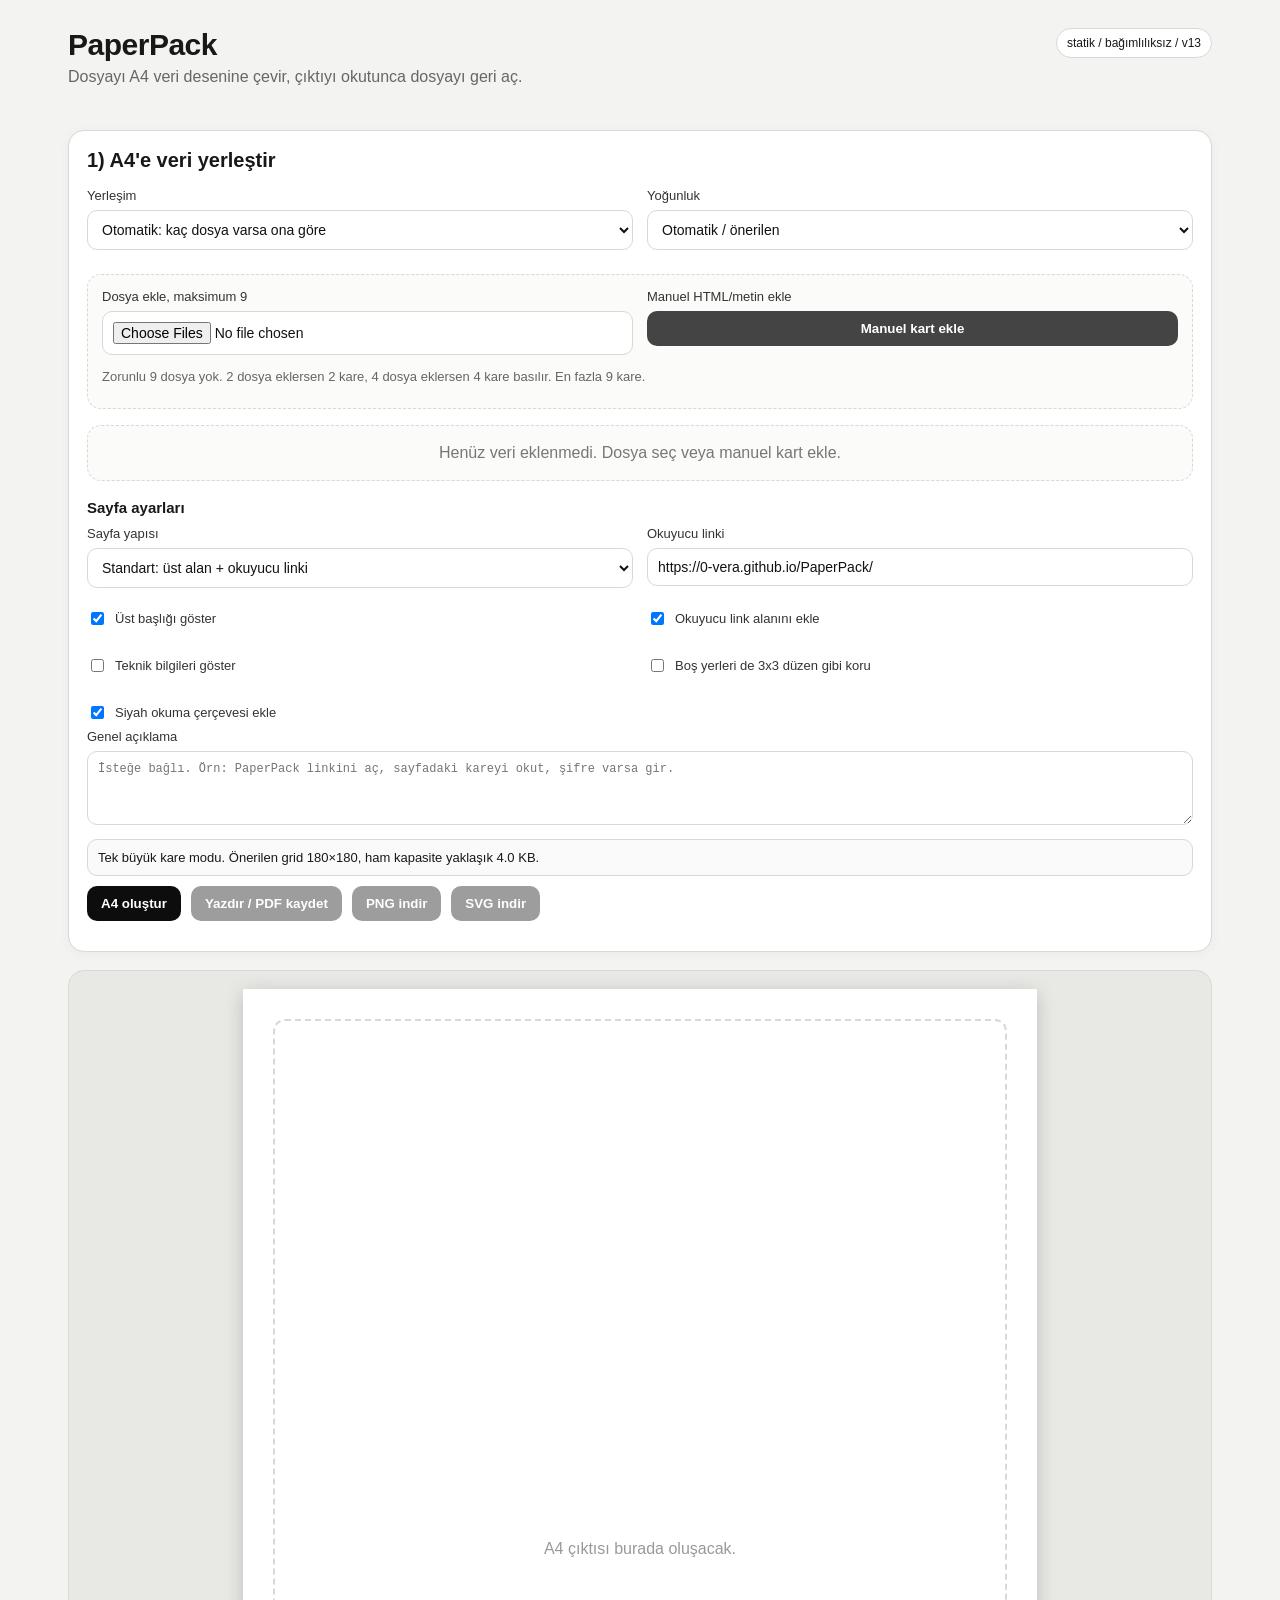
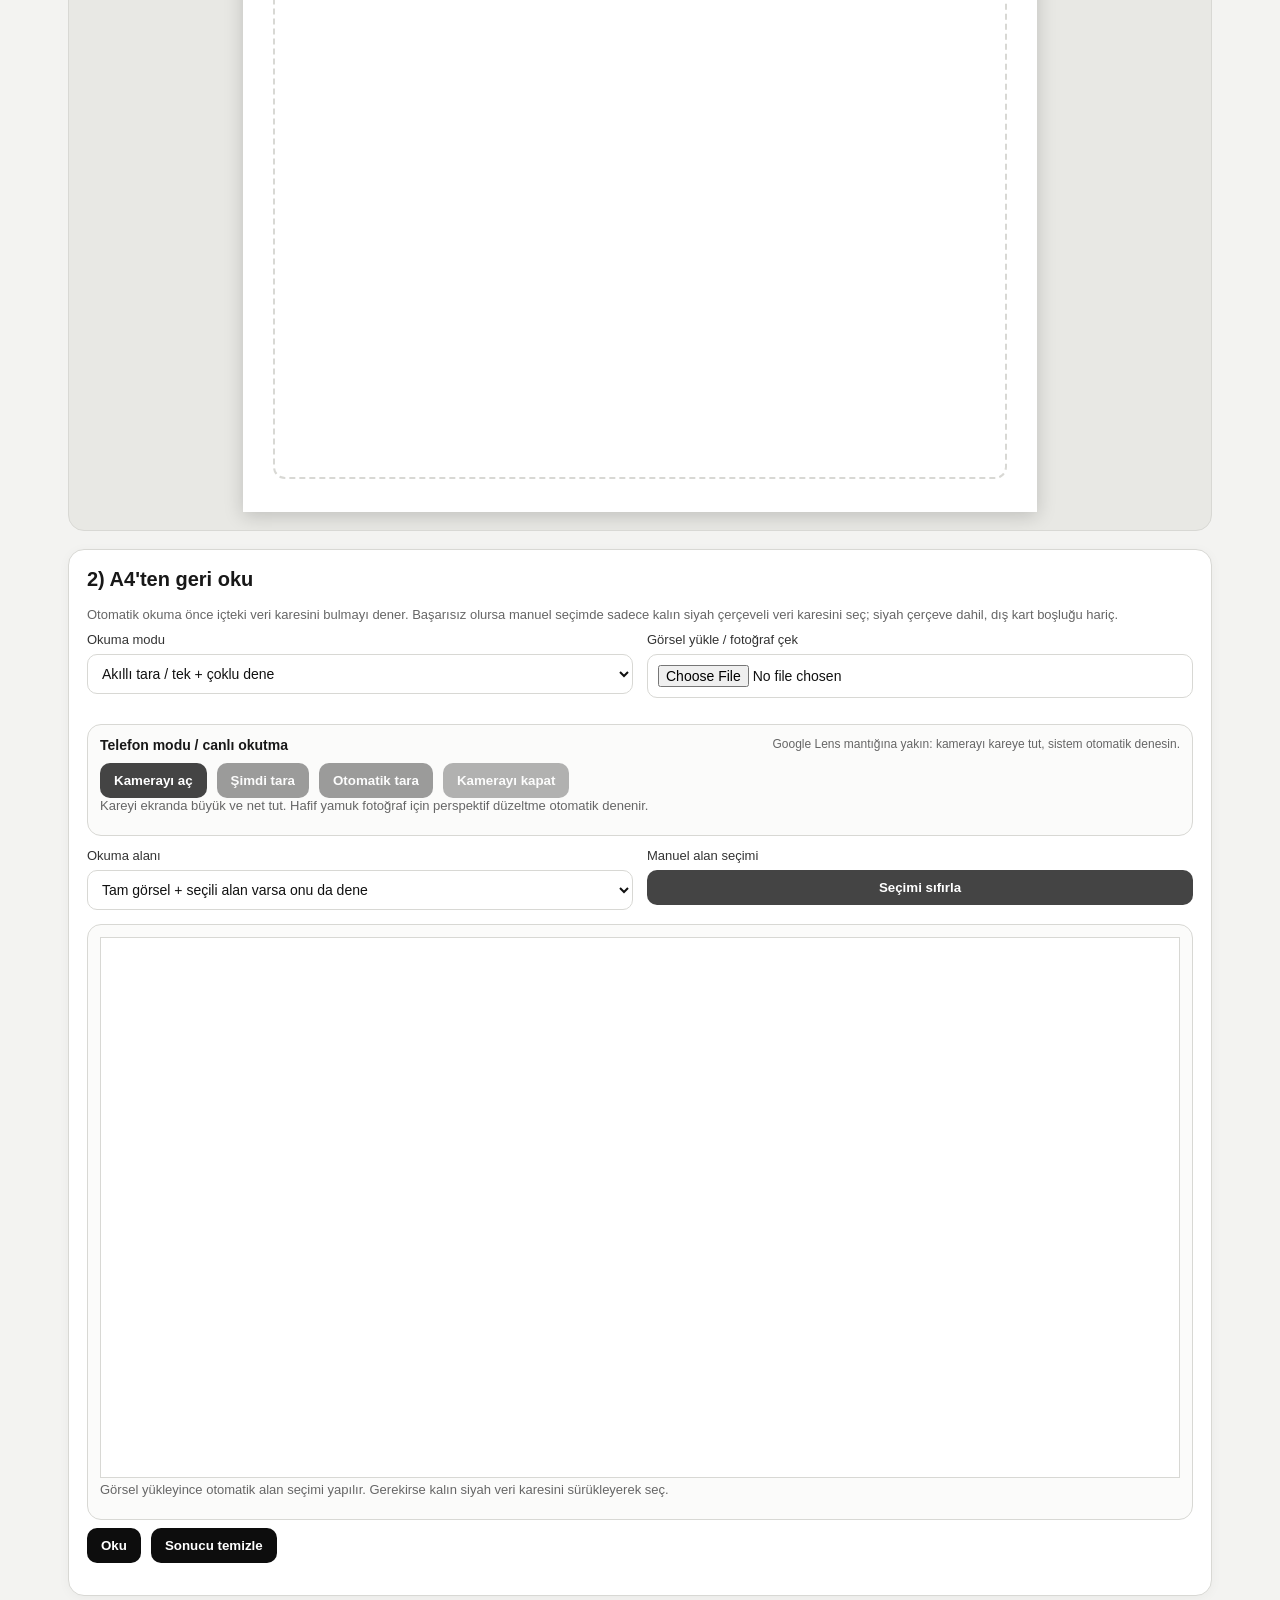
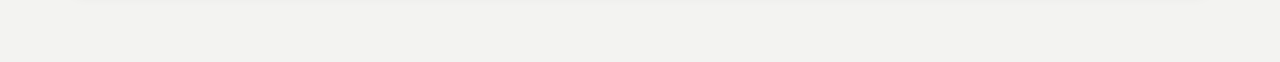
==== index.html @ 1540b33b "Add files via upload" ====
<!doctype html>
<html lang="tr">
<head>
  <meta charset="utf-8" />
  <meta name="viewport" content="width=device-width, initial-scale=1" />
  <title>PaperPack</title>
  <link rel="stylesheet" href="style.css?v=13" />
  <meta name="theme-color" content="#111111" />
</head>
<body>
  <header class="topbar">
    <div>
      <h1>PaperPack</h1>
      <p>Dosyayı A4 veri desenine çevir, çıktıyı okutunca dosyayı geri aç.</p>
    </div>
    <span class="badge">statik / bağımlılıksız / v13</span>
  </header>

  <main>
    <section class="panel">
      <h2>1) A4'e veri yerleştir</h2>
      <div class="grid2">
        <label class="field">
          <span>Yerleşim</span>
          <select id="layoutMode">
            <option value="auto" selected>Otomatik: kaç dosya varsa ona göre</option>
            <option value="single">Tek büyük kare</option>
            <option value="grid">Çoklu kare: maksimum 9</option>
          </select>
        </label>
        <label class="field">
          <span>Yoğunluk</span>
          <select id="density">
            <option value="auto" selected>Otomatik / önerilen</option>
            <option value="safe">Güvenli / büyük hücre</option>
            <option value="standard">Standart</option>
            <option value="dense">Yoğun</option>
            <option value="max">Maksimum</option>
          </select>
        </label>
      </div>

      <div class="block add-zone">
        <div class="grid2">
          <label class="field">
            <span>Dosya ekle, maksimum 9</span>
            <input id="filePicker" type="file" multiple />
          </label>
          <div class="field">
            <span>Manuel HTML/metin ekle</span>
            <button id="addManualBtn" type="button" class="secondary">Manuel kart ekle</button>
          </div>
        </div>
        <p class="hint">Zorunlu 9 dosya yok. 2 dosya eklersen 2 kare, 4 dosya eklersen 4 kare basılır. En fazla 9 kare.</p>
      </div>

      <div id="itemsPanel" class="items-panel">
        <div class="empty-items">Henüz veri eklenmedi. Dosya seç veya manuel kart ekle.</div>
      </div>

      <h3 class="subhead">Sayfa ayarları</h3>
      <div class="grid2">
        <label class="field">
          <span>Sayfa yapısı</span>
          <select id="pagePreset">
            <option value="minimal">Sade: sadece veri kareleri</option>
            <option value="note">Açıklamalı: kare + alt açıklama</option>
            <option value="standard" selected>Standart: üst alan + okuyucu linki</option>
            <option value="full">Tam bilgi: üst alan + link + dosya bilgileri + açıklamalar</option>
          </select>
        </label>
        <label class="field">
          <span>Okuyucu linki</span>
          <input id="readerLink" type="url" value="https://0-vera.github.io/PaperPack/" />
        </label>
      </div>
      <div class="grid2 output-options">
        <label class="field checkboxline compact-check"><input id="showPageHeader" type="checkbox" checked><span>Üst başlığı göster</span></label>
        <label class="field checkboxline compact-check"><input id="includeReaderLink" type="checkbox" checked><span>Okuyucu link alanını ekle</span></label>
        <label class="field checkboxline compact-check"><input id="showGlobalTech" type="checkbox"><span>Teknik bilgileri göster</span></label>
        <label class="field checkboxline compact-check"><input id="fitNineGrid" type="checkbox"><span>Boş yerleri de 3x3 düzen gibi koru</span></label>
        <label class="field checkboxline compact-check"><input id="includeCodeFrame" type="checkbox" checked><span>Siyah okuma çerçevesi ekle</span></label>
      </div>
      <label class="field">
        <span>Genel açıklama</span>
        <textarea id="globalDescription" class="small-textarea" placeholder="İsteğe bağlı. Örn: PaperPack linkini aç, sayfadaki kareyi okut, şifre varsa gir."></textarea>
      </label>

      <div class="mobile-note">Mobilde büyük A4 önizleme gizlidir. Dosya ekle, A4 oluştur, PNG/SVG indir veya yazdır.</div>
      <div id="capacityInfo" class="capacity"></div>
      <div class="actions">
        <button id="encodeBtn">A4 oluştur</button>
        <button id="printBtn" disabled>Yazdır / PDF kaydet</button>
        <button id="downloadPngBtn" disabled>PNG indir</button>
        <button id="downloadSvgBtn" disabled>SVG indir</button>
      </div>
      <div id="encodeStatus" class="status"></div>
    </section>

    <section class="paper-wrap">
      <div id="paper" class="paper a4">
        <div class="empty-state">A4 çıktısı burada oluşacak.</div>
      </div>
    </section>

    <section class="panel">
      <h2>2) A4'ten geri oku</h2>
      <p class="hint desktop-hint">Otomatik okuma önce içteki veri karesini bulmayı dener. Başarısız olursa manuel seçimde sadece kalın siyah çerçeveli veri karesini seç; siyah çerçeve dahil, dış kart boşluğu hariç.</p>
      <p class="hint mobile-note">Mobilde fotoğraf yükle/çek. Sistem otomatik okur; iyi sonuç için kareyi net, gölgesiz ve mümkün olduğunca düz çek.</p>
      <div class="grid2">
        <label class="field">
          <span>Okuma modu</span>
          <select id="decodeMode">
            <option value="auto" selected>Akıllı tara / tek + çoklu dene</option>
            <option value="single">Tek kare oku</option>
            <option value="multi">Çoklu A4 oku</option>
          </select>
        </label>
        <label class="field">
          <span>Görsel yükle / fotoğraf çek</span>
          <input id="decodeImage" type="file" accept="image/*" capture="environment" />
        </label>
      </div>
      <div class="camera-scan-panel">
        <div class="camera-head">
          <strong>Telefon modu / canlı okutma</strong>
          <span>Google Lens mantığına yakın: kamerayı kareye tut, sistem otomatik denesin.</span>
        </div>
        <div class="camera-stage hidden" id="cameraStage">
          <video id="scanVideo" playsinline muted></video>
        </div>
        <div class="actions camera-actions">
          <button id="startCameraBtn" type="button" class="secondary">Kamerayı aç</button>
          <button id="captureScanBtn" type="button" disabled>Şimdi tara</button>
          <button id="autoScanBtn" type="button" disabled>Otomatik tara</button>
          <button id="stopCameraBtn" type="button" class="secondary" disabled>Kamerayı kapat</button>
        </div>
        <p id="scanHint" class="hint">Kareyi ekranda büyük ve net tut. Hafif yamuk fotoğraf için perspektif düzeltme otomatik denenir.</p>
      </div>

      <div class="grid2 decode-advanced">
        <label class="field">
          <span>Okuma alanı</span>
          <select id="decodeArea">
            <option value="auto" selected>Tam görsel + seçili alan varsa onu da dene</option>
            <option value="selected">Sadece seçili alanı oku</option>
            <option value="full">Sadece tam görseli oku</option>
          </select>
        </label>
        <div class="field"><span>Manuel alan seçimi</span><button id="resetSelectionBtn" type="button" class="secondary">Seçimi sıfırla</button></div>
      </div>
      <div class="preview-box decode-advanced">
        <canvas id="imagePreview" class="image-preview"></canvas>
        <p id="selectionInfo" class="hint">Görsel yükleyince otomatik alan seçimi yapılır. Gerekirse kalın siyah veri karesini sürükleyerek seç.</p>
      </div>
      <div class="actions">
        <button id="decodeBtn">Oku</button>
        <button id="clearDecodeBtn" type="button">Sonucu temizle</button>
      </div>
      <div id="decodeStatus" class="status"></div>
      <div id="decodeResults" class="results"></div>
    </section>
  </main>

  <template id="itemTemplate">
    <div class="item-card">
      <div class="item-head">
        <strong class="item-title"></strong>
        <button type="button" class="danger remove-item">Kaldır</button>
      </div>
      <label class="field manual-field hidden"><span>Manuel HTML/metin</span><textarea class="item-text" placeholder="<h1>Merhaba</h1>"></textarea></label>
      <div class="grid2">
        <label class="field"><span>Çıktı dosya adı</span><input class="item-name" type="text"></label>
        <label class="field"><span>Bu kareye özel şifre</span><input class="item-password" type="password" autocomplete="new-password" placeholder="Boşsa şifresiz"></label>
      </div>
      <div class="grid2">
        <label class="field"><span>Açıklama</span><textarea class="item-description small-textarea" placeholder="Bu kare altına basılacak kısa açıklama."></textarea></label>
        <div class="mini-options">
          <label class="checkboxline"><input class="item-show-name" type="checkbox" checked><span>Dosya adını göster</span></label>
          <label class="checkboxline"><input class="item-show-desc" type="checkbox"><span>Açıklamayı göster</span></label>
          <label class="checkboxline"><input class="item-show-tech" type="checkbox"><span>Teknik bilgiyi göster</span></label>
        </div>
      </div>
      <div class="item-meta"></div>
    </div>
  </template>

  <template id="resultTemplate">
    <div class="result-card">
      <h3></h3>
      <p class="meta"></p>
      <div class="decrypt-zone hidden">
        <label class="field small"><span>Şifre</span><input type="password" class="result-password" autocomplete="current-password"></label>
        <button class="decrypt-open-btn">Şifreyi çöz ve yeni sekmede aç</button>
      </div>
      <div class="open-zone hidden"><button class="open-btn">Yeni sekmede aç</button><button class="download-btn">Dosyayı indir</button></div>
      <pre class="error hidden"></pre>
    </div>
  </template>

  <script src="app.js?v=13"></script>
</body>
</html>
---- style.css ----
:root{--bg:#f3f3f1;--card:#fff;--text:#181818;--muted:#666;--line:#d8d8d4;--dark:#0d0d0d;--soft:#eeeeea;--ok:#18a058;--danger:#9b1c1c}
*{box-sizing:border-box}body{margin:0;font-family:Arial,Helvetica,sans-serif;background:var(--bg);color:var(--text)}.topbar{max-width:1180px;margin:0 auto;padding:28px 18px 10px;display:flex;justify-content:space-between;gap:18px;align-items:flex-start}h1{margin:0 0 6px;font-size:30px;letter-spacing:-.5px}h2{margin:0 0 16px;font-size:20px}.subhead{margin:18px 0 10px;font-size:15px}p{margin:0 0 10px;color:var(--muted)}.badge{border:1px solid var(--line);padding:7px 10px;border-radius:999px;background:#fff;font-size:12px;white-space:nowrap}main{max-width:1180px;margin:0 auto;padding:8px 18px 50px}.panel{background:var(--card);border:1px solid var(--line);border-radius:16px;padding:18px;margin:16px 0;box-shadow:0 2px 12px rgba(0,0,0,.04)}.grid2{display:grid;grid-template-columns:1fr 1fr;gap:14px}.field{display:flex;flex-direction:column;gap:7px;margin-bottom:14px;font-size:13px;color:#333}.field input,.field select,.field textarea{width:100%;border:1px solid var(--line);border-radius:10px;padding:10px;background:#fff;font:14px Arial,Helvetica,sans-serif;color:#111}.field textarea{min-height:120px;resize:vertical;font-family:Consolas,monospace;font-size:12px}.small-textarea{min-height:74px!important}.checkboxline{display:flex!important;flex-direction:row!important;align-items:center;gap:8px;margin:7px 0;color:#333}.checkboxline input{width:auto!important}.block{border:1px dashed var(--line);border-radius:14px;padding:14px;margin:10px 0 16px;background:#fbfbfa}.hidden{display:none!important}.hint{font-size:13px;color:var(--muted)}.actions{display:flex;gap:10px;flex-wrap:wrap;margin-top:8px}button{border:0;background:var(--dark);color:#fff;border-radius:10px;padding:10px 14px;cursor:pointer;font-weight:700}button:disabled{opacity:.4;cursor:not-allowed}button.secondary{background:#444}button.danger{background:var(--danger);padding:7px 10px}.status{margin-top:12px;font-size:13px;color:#333;white-space:pre-wrap}.capacity{font-size:13px;background:#fafafa;border:1px solid var(--line);padding:10px;border-radius:10px;margin:10px 0}.items-panel{display:grid;grid-template-columns:1fr;gap:10px;margin:12px 0}.empty-items{border:1px dashed var(--line);border-radius:14px;padding:18px;text-align:center;color:#777;background:#fbfbfa}.item-card{border:1px solid var(--line);border-radius:14px;padding:13px;background:#fbfbfa}.item-head{display:flex;justify-content:space-between;align-items:center;gap:12px;margin-bottom:10px}.item-title{font-size:15px}.mini-options{border:1px dashed var(--line);border-radius:12px;padding:8px 12px;background:#fff}.item-meta{font-size:12px;color:#666}.mobile-note{display:none;color:#555;background:#f6f6f2;border:1px solid var(--line);border-radius:10px;padding:10px;margin:8px 0}.paper-wrap{display:flex;justify-content:center;margin:18px 0;padding:18px;background:#e8e8e4;border-radius:16px;border:1px solid var(--line);overflow:auto}.paper{background:#fff;color:#111;width:794px;min-height:1123px;box-shadow:0 4px 18px rgba(0,0,0,.18);position:relative;padding:30px}.empty-state{height:1060px;border:2px dashed var(--line);display:flex;align-items:center;justify-content:center;color:#999;border-radius:12px}.paper-title{display:flex;justify-content:space-between;gap:12px;align-items:flex-start;border-bottom:1px solid #111;padding-bottom:9px;margin-bottom:10px;font-size:11px}.paper-title strong{font-size:18px;display:block;margin-bottom:3px}.reader-top{text-align:right}.reader-strip{border:1px solid #111;border-radius:8px;padding:7px 9px;margin-bottom:10px;font-size:9.5px;display:flex;gap:8px;align-items:center}.reader-strip span{color:#333}.mini-mark{width:28px;height:28px;border:2px solid #111;display:flex;align-items:center;justify-content:center;font-weight:800;font-size:10px;flex:0 0 auto}.global-desc{border:1px dashed #999;padding:7px;margin-bottom:10px;font-size:10px;white-space:pre-wrap}.code-card{border:1px solid #111;padding:6px;background:#fff;break-inside:avoid;position:relative;min-width:0}.code-meta{font-size:8px;display:flex;justify-content:space-between;gap:6px;margin-bottom:4px;white-space:nowrap;overflow:hidden}.code-meta span{overflow:hidden;text-overflow:ellipsis}.code-canvas{width:100%;display:block;image-rendering:pixelated;border:1px solid #111}.card-desc{font-size:8.5px;color:#222;margin-top:4px;line-height:1.25;white-space:pre-wrap}.single-holder{display:flex;justify-content:center;align-items:flex-start;min-height:920px}.single-holder .code-card{width:700px}.multi-holder{display:grid;gap:10px;align-content:start}.multi-holder.count-1{grid-template-columns:1fr}.multi-holder.count-2{grid-template-columns:repeat(2,1fr)}.multi-holder.count-3{grid-template-columns:repeat(3,1fr)}.multi-holder.count-4{grid-template-columns:repeat(2,1fr)}.multi-holder.count-5,.multi-holder.count-6{grid-template-columns:repeat(3,1fr)}.multi-holder.count-7,.multi-holder.count-8,.multi-holder.count-9{grid-template-columns:repeat(3,1fr)}.multi-holder .code-card{display:flex;flex-direction:column}.multi-holder.count-1 .code-card{max-width:700px;margin:0 auto}.multi-holder.count-2 .code-card,.multi-holder.count-3 .code-card{min-height:360px}.multi-holder.count-4 .code-card{min-height:420px}.multi-holder.count-5 .code-card,.multi-holder.count-6 .code-card{min-height:300px}.multi-holder.count-7 .code-card,.multi-holder.count-8 .code-card,.multi-holder.count-9 .code-card{min-height:250px}.empty-slot{border:0}.results{display:grid;grid-template-columns:1fr;gap:12px;margin-top:14px}.result-card{border:1px solid var(--line);border-radius:14px;padding:14px;background:#fbfbfa}.result-card h3{margin:0 0 6px;font-size:16px}.result-card .meta{font-size:12px;margin-bottom:10px}.field.small{max-width:300px}.error{background:#1d1d1d;color:#fff;padding:10px;border-radius:10px;white-space:pre-wrap}.preview-box{border:1px solid var(--line);border-radius:14px;padding:12px;background:#fbfbfa}.image-preview{width:100%;max-height:620px;object-fit:contain;background:#fff;border:1px solid var(--line)}

.camera-scan-panel{border:1px solid var(--line);border-radius:14px;padding:12px;background:#fbfbfa;margin:12px 0}.camera-head{display:flex;justify-content:space-between;gap:12px;align-items:flex-start;margin-bottom:10px}.camera-head strong{font-size:14px}.camera-head span{font-size:12px;color:var(--muted)}.camera-stage{position:relative;border:1px solid var(--line);border-radius:14px;overflow:hidden;background:#111;min-height:220px;display:flex;align-items:center;justify-content:center}.camera-stage video{width:100%;max-height:68vh;display:block;object-fit:contain;background:#111}.camera-stage:after{content:"";position:absolute;left:10%;right:10%;top:12%;bottom:12%;border:2px solid rgba(255,255,255,.85);border-radius:10px;box-shadow:0 0 0 999px rgba(0,0,0,.18);pointer-events:none}.camera-actions{margin-top:10px}
@media(max-width:760px){.topbar{display:block;padding:18px 14px 2px}h1{font-size:26px}.badge{display:inline-block;margin-top:6px}.grid2{grid-template-columns:1fr}.panel{padding:14px;border-radius:12px}.mobile-note{display:block}.desktop-hint,.decode-advanced,.paper-wrap{display:none!important}.actions button{width:100%;padding:13px 14px}.field input,.field select,.field textarea{font-size:16px}.item-head{align-items:flex-start}.paper{width:100%;min-height:0}.multi-holder{gap:5px}.single-holder{min-height:0}.single-holder .code-card{width:100%}}
@media print{body{background:#fff}body>header,main>.panel,main>.paper-wrap{display:none!important}#paper{display:block!important;box-shadow:none;width:210mm;min-height:297mm;padding:8mm;margin:0}.paper-wrap{display:block!important;background:#fff;border:0;padding:0;margin:0}.paper{box-shadow:none}@page{size:A4;margin:0}}
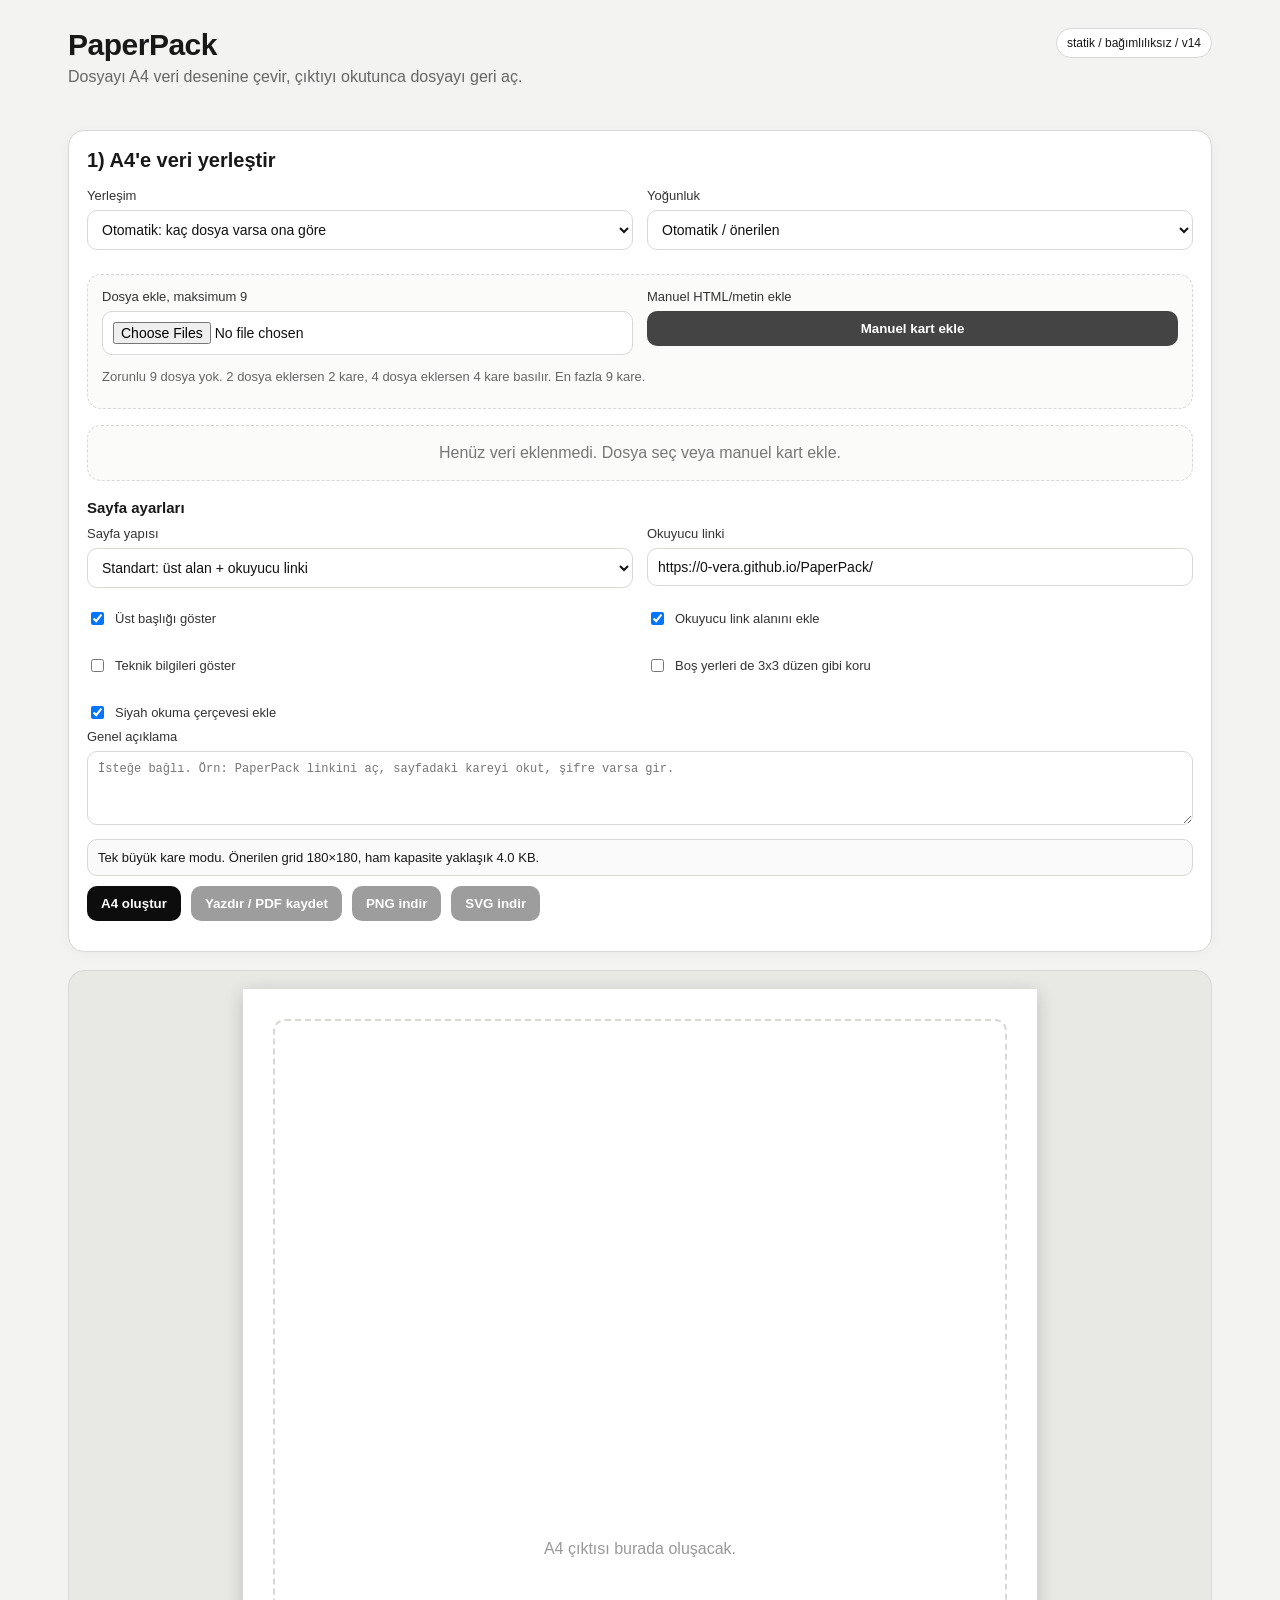
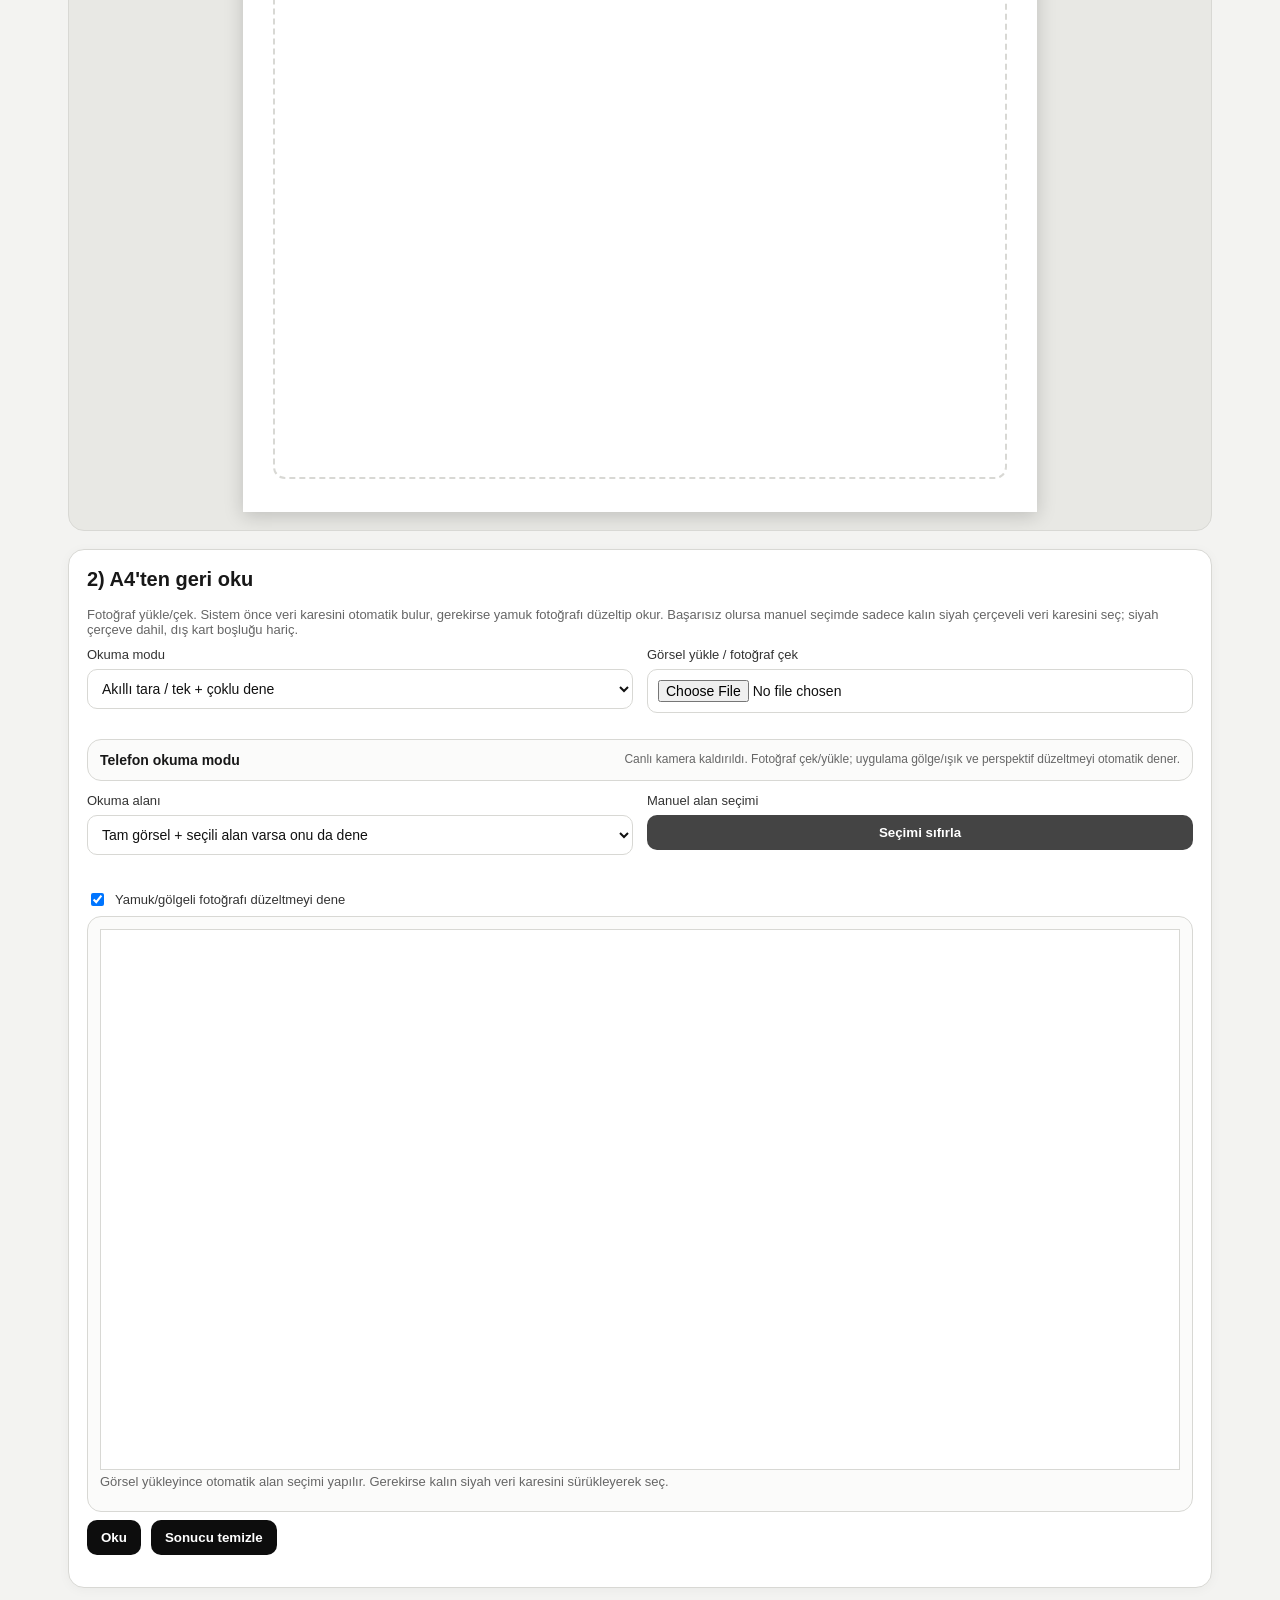
==== commit c36fb15f: "Add files via upload" ====
--- a/index.html
+++ b/index.html
@@ -4,7 +4,7 @@
   <meta charset="utf-8" />
   <meta name="viewport" content="width=device-width, initial-scale=1" />
   <title>PaperPack</title>
-  <link rel="stylesheet" href="style.css?v=13" />
+  <link rel="stylesheet" href="style.css?v=14" />
   <meta name="theme-color" content="#111111" />
 </head>
 <body>
@@ -13,7 +13,7 @@
       <h1>PaperPack</h1>
       <p>Dosyayı A4 veri desenine çevir, çıktıyı okutunca dosyayı geri aç.</p>
     </div>
-    <span class="badge">statik / bağımlılıksız / v13</span>
+    <span class="badge">statik / bağımlılıksız / v14</span>
   </header>
 
   <main>
@@ -105,8 +105,8 @@
 
     <section class="panel">
       <h2>2) A4'ten geri oku</h2>
-      <p class="hint desktop-hint">Otomatik okuma önce içteki veri karesini bulmayı dener. Başarısız olursa manuel seçimde sadece kalın siyah çerçeveli veri karesini seç; siyah çerçeve dahil, dış kart boşluğu hariç.</p>
-      <p class="hint mobile-note">Mobilde fotoğraf yükle/çek. Sistem otomatik okur; iyi sonuç için kareyi net, gölgesiz ve mümkün olduğunca düz çek.</p>
+      <p class="hint desktop-hint">Fotoğraf yükle/çek. Sistem önce veri karesini otomatik bulur, gerekirse yamuk fotoğrafı düzeltip okur. Başarısız olursa manuel seçimde sadece kalın siyah çerçeveli veri karesini seç; siyah çerçeve dahil, dış kart boşluğu hariç.</p>
+      <p class="hint mobile-note">Mobilde canlı kamera yok. Fotoğraf çek/yükle; sistem otomatik düzeltme yapar. Netlik hâlâ önemli.</p>
       <div class="grid2">
         <label class="field">
           <span>Okuma modu</span>
@@ -121,21 +121,9 @@
           <input id="decodeImage" type="file" accept="image/*" capture="environment" />
         </label>
       </div>
-      <div class="camera-scan-panel">
-        <div class="camera-head">
-          <strong>Telefon modu / canlı okutma</strong>
-          <span>Google Lens mantığına yakın: kamerayı kareye tut, sistem otomatik denesin.</span>
-        </div>
-        <div class="camera-stage hidden" id="cameraStage">
-          <video id="scanVideo" playsinline muted></video>
-        </div>
-        <div class="actions camera-actions">
-          <button id="startCameraBtn" type="button" class="secondary">Kamerayı aç</button>
-          <button id="captureScanBtn" type="button" disabled>Şimdi tara</button>
-          <button id="autoScanBtn" type="button" disabled>Otomatik tara</button>
-          <button id="stopCameraBtn" type="button" class="secondary" disabled>Kamerayı kapat</button>
-        </div>
-        <p id="scanHint" class="hint">Kareyi ekranda büyük ve net tut. Hafif yamuk fotoğraf için perspektif düzeltme otomatik denenir.</p>
+      <div class="photo-scan-note">
+        <strong>Telefon okuma modu</strong>
+        <span>Canlı kamera kaldırıldı. Fotoğraf çek/yükle; uygulama gölge/ışık ve perspektif düzeltmeyi otomatik dener.</span>
       </div>
 
       <div class="grid2 decode-advanced">
@@ -148,6 +136,7 @@
           </select>
         </label>
         <div class="field"><span>Manuel alan seçimi</span><button id="resetSelectionBtn" type="button" class="secondary">Seçimi sıfırla</button></div>
+        <label class="field checkboxline compact-check"><input id="photoFix" type="checkbox" checked><span>Yamuk/gölgeli fotoğrafı düzeltmeyi dene</span></label>
       </div>
       <div class="preview-box decode-advanced">
         <canvas id="imagePreview" class="image-preview"></canvas>
@@ -198,6 +187,6 @@
     </div>
   </template>
 
-  <script src="app.js?v=13"></script>
+  <script src="app.js?v=14"></script>
 </body>
 </html>
--- a/style.css
+++ b/style.css
@@ -4,3 +4,5 @@
 .camera-scan-panel{border:1px solid var(--line);border-radius:14px;padding:12px;background:#fbfbfa;margin:12px 0}.camera-head{display:flex;justify-content:space-between;gap:12px;align-items:flex-start;margin-bottom:10px}.camera-head strong{font-size:14px}.camera-head span{font-size:12px;color:var(--muted)}.camera-stage{position:relative;border:1px solid var(--line);border-radius:14px;overflow:hidden;background:#111;min-height:220px;display:flex;align-items:center;justify-content:center}.camera-stage video{width:100%;max-height:68vh;display:block;object-fit:contain;background:#111}.camera-stage:after{content:"";position:absolute;left:10%;right:10%;top:12%;bottom:12%;border:2px solid rgba(255,255,255,.85);border-radius:10px;box-shadow:0 0 0 999px rgba(0,0,0,.18);pointer-events:none}.camera-actions{margin-top:10px}
 @media(max-width:760px){.topbar{display:block;padding:18px 14px 2px}h1{font-size:26px}.badge{display:inline-block;margin-top:6px}.grid2{grid-template-columns:1fr}.panel{padding:14px;border-radius:12px}.mobile-note{display:block}.desktop-hint,.decode-advanced,.paper-wrap{display:none!important}.actions button{width:100%;padding:13px 14px}.field input,.field select,.field textarea{font-size:16px}.item-head{align-items:flex-start}.paper{width:100%;min-height:0}.multi-holder{gap:5px}.single-holder{min-height:0}.single-holder .code-card{width:100%}}
 @media print{body{background:#fff}body>header,main>.panel,main>.paper-wrap{display:none!important}#paper{display:block!important;box-shadow:none;width:210mm;min-height:297mm;padding:8mm;margin:0}.paper-wrap{display:block!important;background:#fff;border:0;padding:0;margin:0}.paper{box-shadow:none}@page{size:A4;margin:0}}
+.photo-scan-note{border:1px solid var(--line);border-radius:14px;padding:12px;background:#fbfbfa;margin:12px 0;display:flex;justify-content:space-between;gap:12px;align-items:flex-start}.photo-scan-note strong{font-size:14px}.photo-scan-note span{font-size:12px;color:var(--muted)}
+@media(max-width:760px){.photo-scan-note{display:block}.photo-scan-note strong{display:block;margin-bottom:4px}}
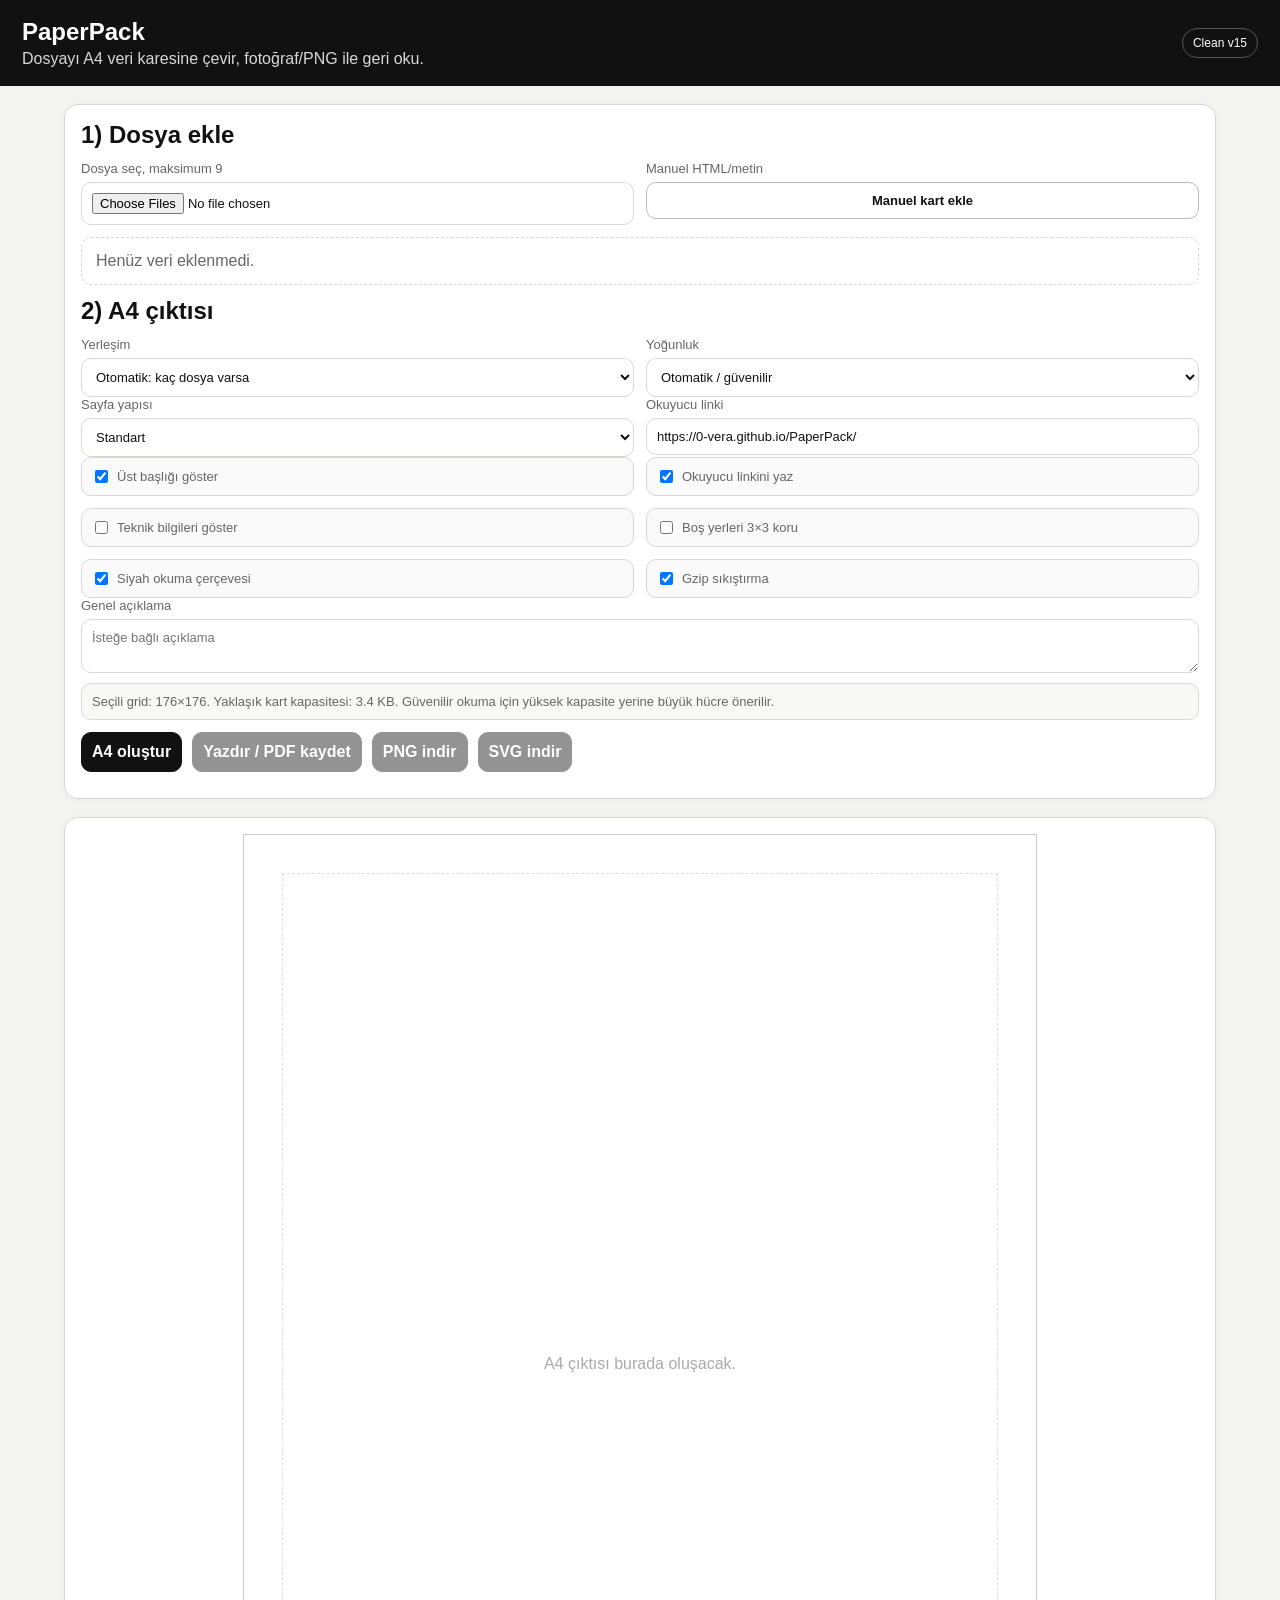
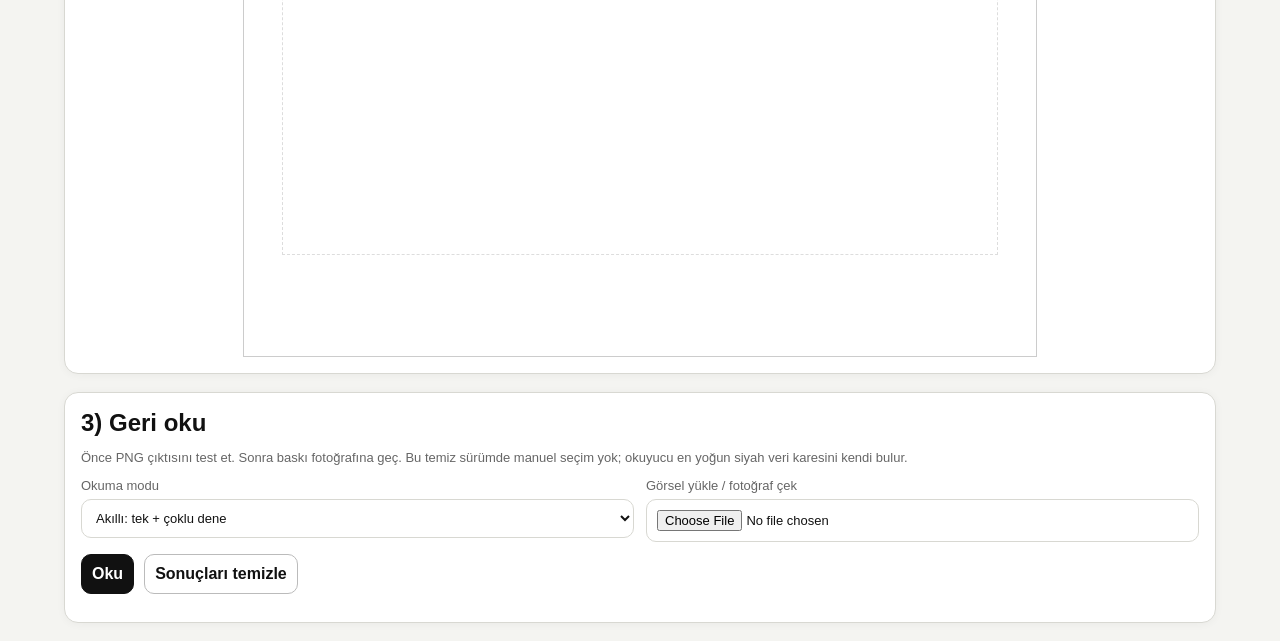
==== commit 371a43e7: "Add files via upload" ====
--- a/index.html
+++ b/index.html
@@ -3,190 +3,150 @@
 <head>
   <meta charset="utf-8" />
   <meta name="viewport" content="width=device-width, initial-scale=1" />
-  <title>PaperPack</title>
-  <link rel="stylesheet" href="style.css?v=14" />
+  <title>PaperPack Clean v15</title>
+  <link rel="stylesheet" href="style.css?v=15" />
   <meta name="theme-color" content="#111111" />
 </head>
 <body>
-  <header class="topbar">
-    <div>
-      <h1>PaperPack</h1>
-      <p>Dosyayı A4 veri desenine çevir, çıktıyı okutunca dosyayı geri aç.</p>
+<header class="topbar">
+  <div>
+    <h1>PaperPack</h1>
+    <p>Dosyayı A4 veri karesine çevir, fotoğraf/PNG ile geri oku.</p>
+  </div>
+  <span class="badge">Clean v15</span>
+</header>
+
+<main>
+  <section class="panel">
+    <h2>1) Dosya ekle</h2>
+    <div class="grid2">
+      <label class="field">
+        <span>Dosya seç, maksimum 9</span>
+        <input id="filePicker" type="file" multiple />
+      </label>
+      <div class="field">
+        <span>Manuel HTML/metin</span>
+        <button id="addManualBtn" type="button" class="secondary">Manuel kart ekle</button>
+      </div>
     </div>
-    <span class="badge">statik / bağımlılıksız / v14</span>
-  </header>
+    <div id="itemsPanel" class="items-panel"><div class="empty-items">Henüz veri eklenmedi.</div></div>
 
-  <main>
-    <section class="panel">
-      <h2>1) A4'e veri yerleştir</h2>
-      <div class="grid2">
-        <label class="field">
-          <span>Yerleşim</span>
-          <select id="layoutMode">
-            <option value="auto" selected>Otomatik: kaç dosya varsa ona göre</option>
-            <option value="single">Tek büyük kare</option>
-            <option value="grid">Çoklu kare: maksimum 9</option>
-          </select>
-        </label>
-        <label class="field">
-          <span>Yoğunluk</span>
-          <select id="density">
-            <option value="auto" selected>Otomatik / önerilen</option>
-            <option value="safe">Güvenli / büyük hücre</option>
-            <option value="standard">Standart</option>
-            <option value="dense">Yoğun</option>
-            <option value="max">Maksimum</option>
-          </select>
-        </label>
-      </div>
+    <h2>2) A4 çıktısı</h2>
+    <div class="grid2">
+      <label class="field">
+        <span>Yerleşim</span>
+        <select id="layoutMode">
+          <option value="auto" selected>Otomatik: kaç dosya varsa</option>
+          <option value="single">Tek büyük kare</option>
+          <option value="grid">Çoklu kare, max 9</option>
+        </select>
+      </label>
+      <label class="field">
+        <span>Yoğunluk</span>
+        <select id="density">
+          <option value="auto" selected>Otomatik / güvenilir</option>
+          <option value="safe">Güvenli / büyük hücre</option>
+          <option value="standard">Standart</option>
+          <option value="dense">Yoğun</option>
+        </select>
+      </label>
+    </div>
 
-      <div class="block add-zone">
-        <div class="grid2">
-          <label class="field">
-            <span>Dosya ekle, maksimum 9</span>
-            <input id="filePicker" type="file" multiple />
-          </label>
-          <div class="field">
-            <span>Manuel HTML/metin ekle</span>
-            <button id="addManualBtn" type="button" class="secondary">Manuel kart ekle</button>
-          </div>
-        </div>
-        <p class="hint">Zorunlu 9 dosya yok. 2 dosya eklersen 2 kare, 4 dosya eklersen 4 kare basılır. En fazla 9 kare.</p>
-      </div>
+    <div class="grid2">
+      <label class="field">
+        <span>Sayfa yapısı</span>
+        <select id="pagePreset">
+          <option value="minimal">Sade: sadece kare</option>
+          <option value="note">Kare + açıklama</option>
+          <option value="standard" selected>Standart</option>
+          <option value="full">Tam bilgi</option>
+        </select>
+      </label>
+      <label class="field">
+        <span>Okuyucu linki</span>
+        <input id="readerLink" type="url" value="https://0-vera.github.io/PaperPack/" />
+      </label>
+    </div>
 
-      <div id="itemsPanel" class="items-panel">
-        <div class="empty-items">Henüz veri eklenmedi. Dosya seç veya manuel kart ekle.</div>
-      </div>
+    <div class="grid2 output-options">
+      <label class="field checkboxline compact-check"><input id="showPageHeader" type="checkbox" checked><span>Üst başlığı göster</span></label>
+      <label class="field checkboxline compact-check"><input id="includeReaderLink" type="checkbox" checked><span>Okuyucu linkini yaz</span></label>
+      <label class="field checkboxline compact-check"><input id="showGlobalTech" type="checkbox"><span>Teknik bilgileri göster</span></label>
+      <label class="field checkboxline compact-check"><input id="fitNineGrid" type="checkbox"><span>Boş yerleri 3×3 koru</span></label>
+      <label class="field checkboxline compact-check"><input id="includeCodeFrame" type="checkbox" checked><span>Siyah okuma çerçevesi</span></label>
+      <label class="field checkboxline compact-check"><input id="useCompression" type="checkbox" checked><span>Gzip sıkıştırma</span></label>
+    </div>
 
-      <h3 class="subhead">Sayfa ayarları</h3>
-      <div class="grid2">
-        <label class="field">
-          <span>Sayfa yapısı</span>
-          <select id="pagePreset">
-            <option value="minimal">Sade: sadece veri kareleri</option>
-            <option value="note">Açıklamalı: kare + alt açıklama</option>
-            <option value="standard" selected>Standart: üst alan + okuyucu linki</option>
-            <option value="full">Tam bilgi: üst alan + link + dosya bilgileri + açıklamalar</option>
-          </select>
-        </label>
-        <label class="field">
-          <span>Okuyucu linki</span>
-          <input id="readerLink" type="url" value="https://0-vera.github.io/PaperPack/" />
-        </label>
-      </div>
-      <div class="grid2 output-options">
-        <label class="field checkboxline compact-check"><input id="showPageHeader" type="checkbox" checked><span>Üst başlığı göster</span></label>
-        <label class="field checkboxline compact-check"><input id="includeReaderLink" type="checkbox" checked><span>Okuyucu link alanını ekle</span></label>
-        <label class="field checkboxline compact-check"><input id="showGlobalTech" type="checkbox"><span>Teknik bilgileri göster</span></label>
-        <label class="field checkboxline compact-check"><input id="fitNineGrid" type="checkbox"><span>Boş yerleri de 3x3 düzen gibi koru</span></label>
-        <label class="field checkboxline compact-check"><input id="includeCodeFrame" type="checkbox" checked><span>Siyah okuma çerçevesi ekle</span></label>
-      </div>
+    <label class="field">
+      <span>Genel açıklama</span>
+      <textarea id="globalDescription" class="small-textarea" placeholder="İsteğe bağlı açıklama"></textarea>
+    </label>
+
+    <div id="capacityInfo" class="capacity"></div>
+    <div class="actions">
+      <button id="encodeBtn">A4 oluştur</button>
+      <button id="printBtn" disabled>Yazdır / PDF kaydet</button>
+      <button id="downloadPngBtn" disabled>PNG indir</button>
+      <button id="downloadSvgBtn" disabled>SVG indir</button>
+    </div>
+    <div id="encodeStatus" class="status"></div>
+  </section>
+
+  <section class="paper-wrap">
+    <div id="paper" class="paper a4"><div class="empty-state">A4 çıktısı burada oluşacak.</div></div>
+  </section>
+
+  <section class="panel">
+    <h2>3) Geri oku</h2>
+    <p class="hint">Önce PNG çıktısını test et. Sonra baskı fotoğrafına geç. Bu temiz sürümde manuel seçim yok; okuyucu en yoğun siyah veri karesini kendi bulur.</p>
+    <div class="grid2">
       <label class="field">
-        <span>Genel açıklama</span>
-        <textarea id="globalDescription" class="small-textarea" placeholder="İsteğe bağlı. Örn: PaperPack linkini aç, sayfadaki kareyi okut, şifre varsa gir."></textarea>
+        <span>Okuma modu</span>
+        <select id="decodeMode">
+          <option value="auto" selected>Akıllı: tek + çoklu dene</option>
+          <option value="single">Tek kare</option>
+          <option value="multi">Çoklu A4</option>
+        </select>
       </label>
+      <label class="field">
+        <span>Görsel yükle / fotoğraf çek</span>
+        <input id="decodeImage" type="file" accept="image/*" capture="environment" />
+      </label>
+    </div>
+    <div class="actions">
+      <button id="decodeBtn">Oku</button>
+      <button id="clearDecodeBtn" class="secondary">Sonuçları temizle</button>
+    </div>
+    <div id="decodeStatus" class="status"></div>
+    <div id="decodeResults" class="results"></div>
+  </section>
+</main>
 
-      <div class="mobile-note">Mobilde büyük A4 önizleme gizlidir. Dosya ekle, A4 oluştur, PNG/SVG indir veya yazdır.</div>
-      <div id="capacityInfo" class="capacity"></div>
-      <div class="actions">
-        <button id="encodeBtn">A4 oluştur</button>
-        <button id="printBtn" disabled>Yazdır / PDF kaydet</button>
-        <button id="downloadPngBtn" disabled>PNG indir</button>
-        <button id="downloadSvgBtn" disabled>SVG indir</button>
-      </div>
-      <div id="encodeStatus" class="status"></div>
-    </section>
+<template id="itemTemplate">
+  <div class="item-card">
+    <div class="item-head"><strong class="item-title"></strong><button type="button" class="remove-item secondary">Sil</button></div>
+    <div class="grid2">
+      <label class="field"><span>Dosya adı</span><input class="item-name" type="text"></label>
+      <label class="field"><span>Bu kareye özel şifre</span><input class="item-password" type="password" placeholder="Boşsa şifresiz"></label>
+    </div>
+    <label class="field"><span>Açıklama</span><textarea class="item-description small-textarea"></textarea></label>
+    <div class="grid3">
+      <label class="field checkboxline compact-check"><input class="item-show-name" type="checkbox" checked><span>Adı göster</span></label>
+      <label class="field checkboxline compact-check"><input class="item-show-desc" type="checkbox" checked><span>Açıklama göster</span></label>
+      <label class="field checkboxline compact-check"><input class="item-show-tech" type="checkbox"><span>Teknik bilgi</span></label>
+    </div>
+  </div>
+</template>
 
-    <section class="paper-wrap">
-      <div id="paper" class="paper a4">
-        <div class="empty-state">A4 çıktısı burada oluşacak.</div>
-      </div>
-    </section>
+<template id="resultTemplate">
+  <div class="result-card">
+    <h3></h3><div class="meta"></div>
+    <div class="decrypt-zone hidden"><input class="result-password" type="password" placeholder="Şifre"><button class="decrypt-open-btn">Şifreyi gir ve aç</button></div>
+    <div class="open-zone hidden"><button class="open-btn">Yeni sekmede aç</button><button class="download-btn secondary">Dosya indir</button></div>
+    <div class="error hidden"></div>
+  </div>
+</template>
 
-    <section class="panel">
-      <h2>2) A4'ten geri oku</h2>
-      <p class="hint desktop-hint">Fotoğraf yükle/çek. Sistem önce veri karesini otomatik bulur, gerekirse yamuk fotoğrafı düzeltip okur. Başarısız olursa manuel seçimde sadece kalın siyah çerçeveli veri karesini seç; siyah çerçeve dahil, dış kart boşluğu hariç.</p>
-      <p class="hint mobile-note">Mobilde canlı kamera yok. Fotoğraf çek/yükle; sistem otomatik düzeltme yapar. Netlik hâlâ önemli.</p>
-      <div class="grid2">
-        <label class="field">
-          <span>Okuma modu</span>
-          <select id="decodeMode">
-            <option value="auto" selected>Akıllı tara / tek + çoklu dene</option>
-            <option value="single">Tek kare oku</option>
-            <option value="multi">Çoklu A4 oku</option>
-          </select>
-        </label>
-        <label class="field">
-          <span>Görsel yükle / fotoğraf çek</span>
-          <input id="decodeImage" type="file" accept="image/*" capture="environment" />
-        </label>
-      </div>
-      <div class="photo-scan-note">
-        <strong>Telefon okuma modu</strong>
-        <span>Canlı kamera kaldırıldı. Fotoğraf çek/yükle; uygulama gölge/ışık ve perspektif düzeltmeyi otomatik dener.</span>
-      </div>
-
-      <div class="grid2 decode-advanced">
-        <label class="field">
-          <span>Okuma alanı</span>
-          <select id="decodeArea">
-            <option value="auto" selected>Tam görsel + seçili alan varsa onu da dene</option>
-            <option value="selected">Sadece seçili alanı oku</option>
-            <option value="full">Sadece tam görseli oku</option>
-          </select>
-        </label>
-        <div class="field"><span>Manuel alan seçimi</span><button id="resetSelectionBtn" type="button" class="secondary">Seçimi sıfırla</button></div>
-        <label class="field checkboxline compact-check"><input id="photoFix" type="checkbox" checked><span>Yamuk/gölgeli fotoğrafı düzeltmeyi dene</span></label>
-      </div>
-      <div class="preview-box decode-advanced">
-        <canvas id="imagePreview" class="image-preview"></canvas>
-        <p id="selectionInfo" class="hint">Görsel yükleyince otomatik alan seçimi yapılır. Gerekirse kalın siyah veri karesini sürükleyerek seç.</p>
-      </div>
-      <div class="actions">
-        <button id="decodeBtn">Oku</button>
-        <button id="clearDecodeBtn" type="button">Sonucu temizle</button>
-      </div>
-      <div id="decodeStatus" class="status"></div>
-      <div id="decodeResults" class="results"></div>
-    </section>
-  </main>
-
-  <template id="itemTemplate">
-    <div class="item-card">
-      <div class="item-head">
-        <strong class="item-title"></strong>
-        <button type="button" class="danger remove-item">Kaldır</button>
-      </div>
-      <label class="field manual-field hidden"><span>Manuel HTML/metin</span><textarea class="item-text" placeholder="<h1>Merhaba</h1>"></textarea></label>
-      <div class="grid2">
-        <label class="field"><span>Çıktı dosya adı</span><input class="item-name" type="text"></label>
-        <label class="field"><span>Bu kareye özel şifre</span><input class="item-password" type="password" autocomplete="new-password" placeholder="Boşsa şifresiz"></label>
-      </div>
-      <div class="grid2">
-        <label class="field"><span>Açıklama</span><textarea class="item-description small-textarea" placeholder="Bu kare altına basılacak kısa açıklama."></textarea></label>
-        <div class="mini-options">
-          <label class="checkboxline"><input class="item-show-name" type="checkbox" checked><span>Dosya adını göster</span></label>
-          <label class="checkboxline"><input class="item-show-desc" type="checkbox"><span>Açıklamayı göster</span></label>
-          <label class="checkboxline"><input class="item-show-tech" type="checkbox"><span>Teknik bilgiyi göster</span></label>
-        </div>
-      </div>
-      <div class="item-meta"></div>
-    </div>
-  </template>
-
-  <template id="resultTemplate">
-    <div class="result-card">
-      <h3></h3>
-      <p class="meta"></p>
-      <div class="decrypt-zone hidden">
-        <label class="field small"><span>Şifre</span><input type="password" class="result-password" autocomplete="current-password"></label>
-        <button class="decrypt-open-btn">Şifreyi çöz ve yeni sekmede aç</button>
-      </div>
-      <div class="open-zone hidden"><button class="open-btn">Yeni sekmede aç</button><button class="download-btn">Dosyayı indir</button></div>
-      <pre class="error hidden"></pre>
-    </div>
-  </template>
-
-  <script src="app.js?v=14"></script>
+<script src="app.js?v=15"></script>
 </body>
 </html>
--- a/style.css
+++ b/style.css
@@ -1,8 +1,7 @@
-:root{--bg:#f3f3f1;--card:#fff;--text:#181818;--muted:#666;--line:#d8d8d4;--dark:#0d0d0d;--soft:#eeeeea;--ok:#18a058;--danger:#9b1c1c}
-*{box-sizing:border-box}body{margin:0;font-family:Arial,Helvetica,sans-serif;background:var(--bg);color:var(--text)}.topbar{max-width:1180px;margin:0 auto;padding:28px 18px 10px;display:flex;justify-content:space-between;gap:18px;align-items:flex-start}h1{margin:0 0 6px;font-size:30px;letter-spacing:-.5px}h2{margin:0 0 16px;font-size:20px}.subhead{margin:18px 0 10px;font-size:15px}p{margin:0 0 10px;color:var(--muted)}.badge{border:1px solid var(--line);padding:7px 10px;border-radius:999px;background:#fff;font-size:12px;white-space:nowrap}main{max-width:1180px;margin:0 auto;padding:8px 18px 50px}.panel{background:var(--card);border:1px solid var(--line);border-radius:16px;padding:18px;margin:16px 0;box-shadow:0 2px 12px rgba(0,0,0,.04)}.grid2{display:grid;grid-template-columns:1fr 1fr;gap:14px}.field{display:flex;flex-direction:column;gap:7px;margin-bottom:14px;font-size:13px;color:#333}.field input,.field select,.field textarea{width:100%;border:1px solid var(--line);border-radius:10px;padding:10px;background:#fff;font:14px Arial,Helvetica,sans-serif;color:#111}.field textarea{min-height:120px;resize:vertical;font-family:Consolas,monospace;font-size:12px}.small-textarea{min-height:74px!important}.checkboxline{display:flex!important;flex-direction:row!important;align-items:center;gap:8px;margin:7px 0;color:#333}.checkboxline input{width:auto!important}.block{border:1px dashed var(--line);border-radius:14px;padding:14px;margin:10px 0 16px;background:#fbfbfa}.hidden{display:none!important}.hint{font-size:13px;color:var(--muted)}.actions{display:flex;gap:10px;flex-wrap:wrap;margin-top:8px}button{border:0;background:var(--dark);color:#fff;border-radius:10px;padding:10px 14px;cursor:pointer;font-weight:700}button:disabled{opacity:.4;cursor:not-allowed}button.secondary{background:#444}button.danger{background:var(--danger);padding:7px 10px}.status{margin-top:12px;font-size:13px;color:#333;white-space:pre-wrap}.capacity{font-size:13px;background:#fafafa;border:1px solid var(--line);padding:10px;border-radius:10px;margin:10px 0}.items-panel{display:grid;grid-template-columns:1fr;gap:10px;margin:12px 0}.empty-items{border:1px dashed var(--line);border-radius:14px;padding:18px;text-align:center;color:#777;background:#fbfbfa}.item-card{border:1px solid var(--line);border-radius:14px;padding:13px;background:#fbfbfa}.item-head{display:flex;justify-content:space-between;align-items:center;gap:12px;margin-bottom:10px}.item-title{font-size:15px}.mini-options{border:1px dashed var(--line);border-radius:12px;padding:8px 12px;background:#fff}.item-meta{font-size:12px;color:#666}.mobile-note{display:none;color:#555;background:#f6f6f2;border:1px solid var(--line);border-radius:10px;padding:10px;margin:8px 0}.paper-wrap{display:flex;justify-content:center;margin:18px 0;padding:18px;background:#e8e8e4;border-radius:16px;border:1px solid var(--line);overflow:auto}.paper{background:#fff;color:#111;width:794px;min-height:1123px;box-shadow:0 4px 18px rgba(0,0,0,.18);position:relative;padding:30px}.empty-state{height:1060px;border:2px dashed var(--line);display:flex;align-items:center;justify-content:center;color:#999;border-radius:12px}.paper-title{display:flex;justify-content:space-between;gap:12px;align-items:flex-start;border-bottom:1px solid #111;padding-bottom:9px;margin-bottom:10px;font-size:11px}.paper-title strong{font-size:18px;display:block;margin-bottom:3px}.reader-top{text-align:right}.reader-strip{border:1px solid #111;border-radius:8px;padding:7px 9px;margin-bottom:10px;font-size:9.5px;display:flex;gap:8px;align-items:center}.reader-strip span{color:#333}.mini-mark{width:28px;height:28px;border:2px solid #111;display:flex;align-items:center;justify-content:center;font-weight:800;font-size:10px;flex:0 0 auto}.global-desc{border:1px dashed #999;padding:7px;margin-bottom:10px;font-size:10px;white-space:pre-wrap}.code-card{border:1px solid #111;padding:6px;background:#fff;break-inside:avoid;position:relative;min-width:0}.code-meta{font-size:8px;display:flex;justify-content:space-between;gap:6px;margin-bottom:4px;white-space:nowrap;overflow:hidden}.code-meta span{overflow:hidden;text-overflow:ellipsis}.code-canvas{width:100%;display:block;image-rendering:pixelated;border:1px solid #111}.card-desc{font-size:8.5px;color:#222;margin-top:4px;line-height:1.25;white-space:pre-wrap}.single-holder{display:flex;justify-content:center;align-items:flex-start;min-height:920px}.single-holder .code-card{width:700px}.multi-holder{display:grid;gap:10px;align-content:start}.multi-holder.count-1{grid-template-columns:1fr}.multi-holder.count-2{grid-template-columns:repeat(2,1fr)}.multi-holder.count-3{grid-template-columns:repeat(3,1fr)}.multi-holder.count-4{grid-template-columns:repeat(2,1fr)}.multi-holder.count-5,.multi-holder.count-6{grid-template-columns:repeat(3,1fr)}.multi-holder.count-7,.multi-holder.count-8,.multi-holder.count-9{grid-template-columns:repeat(3,1fr)}.multi-holder .code-card{display:flex;flex-direction:column}.multi-holder.count-1 .code-card{max-width:700px;margin:0 auto}.multi-holder.count-2 .code-card,.multi-holder.count-3 .code-card{min-height:360px}.multi-holder.count-4 .code-card{min-height:420px}.multi-holder.count-5 .code-card,.multi-holder.count-6 .code-card{min-height:300px}.multi-holder.count-7 .code-card,.multi-holder.count-8 .code-card,.multi-holder.count-9 .code-card{min-height:250px}.empty-slot{border:0}.results{display:grid;grid-template-columns:1fr;gap:12px;margin-top:14px}.result-card{border:1px solid var(--line);border-radius:14px;padding:14px;background:#fbfbfa}.result-card h3{margin:0 0 6px;font-size:16px}.result-card .meta{font-size:12px;margin-bottom:10px}.field.small{max-width:300px}.error{background:#1d1d1d;color:#fff;padding:10px;border-radius:10px;white-space:pre-wrap}.preview-box{border:1px solid var(--line);border-radius:14px;padding:12px;background:#fbfbfa}.image-preview{width:100%;max-height:620px;object-fit:contain;background:#fff;border:1px solid var(--line)}
-
-.camera-scan-panel{border:1px solid var(--line);border-radius:14px;padding:12px;background:#fbfbfa;margin:12px 0}.camera-head{display:flex;justify-content:space-between;gap:12px;align-items:flex-start;margin-bottom:10px}.camera-head strong{font-size:14px}.camera-head span{font-size:12px;color:var(--muted)}.camera-stage{position:relative;border:1px solid var(--line);border-radius:14px;overflow:hidden;background:#111;min-height:220px;display:flex;align-items:center;justify-content:center}.camera-stage video{width:100%;max-height:68vh;display:block;object-fit:contain;background:#111}.camera-stage:after{content:"";position:absolute;left:10%;right:10%;top:12%;bottom:12%;border:2px solid rgba(255,255,255,.85);border-radius:10px;box-shadow:0 0 0 999px rgba(0,0,0,.18);pointer-events:none}.camera-actions{margin-top:10px}
-@media(max-width:760px){.topbar{display:block;padding:18px 14px 2px}h1{font-size:26px}.badge{display:inline-block;margin-top:6px}.grid2{grid-template-columns:1fr}.panel{padding:14px;border-radius:12px}.mobile-note{display:block}.desktop-hint,.decode-advanced,.paper-wrap{display:none!important}.actions button{width:100%;padding:13px 14px}.field input,.field select,.field textarea{font-size:16px}.item-head{align-items:flex-start}.paper{width:100%;min-height:0}.multi-holder{gap:5px}.single-holder{min-height:0}.single-holder .code-card{width:100%}}
-@media print{body{background:#fff}body>header,main>.panel,main>.paper-wrap{display:none!important}#paper{display:block!important;box-shadow:none;width:210mm;min-height:297mm;padding:8mm;margin:0}.paper-wrap{display:block!important;background:#fff;border:0;padding:0;margin:0}.paper{box-shadow:none}@page{size:A4;margin:0}}
-.photo-scan-note{border:1px solid var(--line);border-radius:14px;padding:12px;background:#fbfbfa;margin:12px 0;display:flex;justify-content:space-between;gap:12px;align-items:flex-start}.photo-scan-note strong{font-size:14px}.photo-scan-note span{font-size:12px;color:var(--muted)}
-@media(max-width:760px){.photo-scan-note{display:block}.photo-scan-note strong{display:block;margin-bottom:4px}}
+:root{--bg:#f4f4f1;--panel:#fff;--ink:#111;--muted:#666;--line:#d8d8d2;--soft:#eeeeea;--accent:#111}
+*{box-sizing:border-box}body{margin:0;font-family:Arial,Helvetica,sans-serif;background:var(--bg);color:var(--ink)}
+.topbar{display:flex;justify-content:space-between;gap:16px;align-items:center;padding:18px 22px;background:#111;color:#fff}.topbar h1{margin:0;font-size:24px}.topbar p{margin:4px 0 0;color:#d8d8d8}.badge{border:1px solid #555;border-radius:99px;padding:7px 10px;font-size:12px;white-space:nowrap}
+main{max-width:1180px;margin:18px auto;padding:0 14px;display:grid;gap:18px}.panel,.paper-wrap{background:var(--panel);border:1px solid var(--line);border-radius:14px;padding:16px;box-shadow:0 1px 8px #0000000b}.panel h2{margin:0 0 12px}.subhead{margin:18px 0 8px}.grid2{display:grid;grid-template-columns:1fr 1fr;gap:12px}.grid3{display:grid;grid-template-columns:repeat(3,1fr);gap:8px}.field{display:flex;flex-direction:column;gap:6px;font-size:13px;color:var(--muted)}input,select,textarea,button{font:inherit;border:1px solid var(--line);border-radius:10px;padding:10px;background:#fff;color:var(--ink)}textarea{min-height:96px;resize:vertical}.small-textarea{min-height:54px}button{background:#111;color:#fff;border-color:#111;cursor:pointer;font-weight:700}button.secondary{background:#fff;color:#111;border-color:#bbb}button:disabled{opacity:.45;cursor:not-allowed}.actions{display:flex;flex-wrap:wrap;gap:10px;margin-top:12px}.checkboxline{flex-direction:row;align-items:center}.checkboxline input{width:auto}.compact-check{padding:9px;border:1px solid var(--line);border-radius:10px;background:#fafafa}.hint,.status,.capacity{white-space:pre-wrap;color:var(--muted);font-size:13px}.status{margin-top:10px}.capacity{margin-top:10px;background:#f8f8f4;border:1px solid var(--line);border-radius:10px;padding:10px}.items-panel{display:grid;gap:10px;margin:12px 0}.empty-items{padding:14px;border:1px dashed var(--line);border-radius:10px;color:var(--muted)}.item-card{border:1px solid var(--line);border-radius:12px;padding:12px;background:#fbfbf8}.item-head{display:flex;align-items:center;justify-content:space-between;gap:8px;margin-bottom:10px}.item-title{font-size:14px}.hidden{display:none!important}
+.paper{width:210mm;min-height:297mm;margin:auto;background:#fff;color:#111;padding:10mm;border:1px solid #ccc;overflow:hidden}.empty-state{display:flex;align-items:center;justify-content:center;height:260mm;color:#aaa;border:1px dashed #ddd}.paper-header{display:flex;justify-content:space-between;gap:8mm;align-items:flex-start;margin-bottom:6mm;border-bottom:1px solid #ddd;padding-bottom:4mm}.paper-header h2{margin:0 0 2mm;font-size:16px}.paper-header p{margin:0;color:#555;font-size:10px}.reader-link{font-size:9px;text-align:right;max-width:70mm;word-break:break-all}.cards{display:grid;gap:6mm}.cards.grid1{grid-template-columns:1fr}.cards.grid2{grid-template-columns:1fr 1fr}.cards.grid4{grid-template-columns:1fr 1fr}.cards.grid6,.cards.grid9{grid-template-columns:repeat(3,1fr)}.code-card{border:1px solid #ddd;border-radius:2mm;padding:3mm;display:flex;flex-direction:column;align-items:center;gap:2mm;break-inside:avoid;background:#fff}.code-card.minimal{border:none;padding:0}.code-meta{width:100%;display:flex;justify-content:space-between;gap:4mm;font-size:8px;color:#333}.code-desc{width:100%;font-size:8px;color:#333;line-height:1.25}.code-canvas{max-width:100%;height:auto;display:block;image-rendering:pixelated}.single-card .code-canvas{width:160mm}.grid2 .code-canvas{width:84mm}.grid4 .code-canvas{width:78mm}.grid6 .code-canvas,.grid9 .code-canvas{width:52mm}.results{display:grid;gap:10px;margin-top:12px}.result-card{border:1px solid var(--line);border-radius:12px;padding:12px;background:#fafafa}.result-card h3{margin:0 0 5px}.meta{font-size:13px;color:var(--muted);margin-bottom:8px}.decrypt-zone,.open-zone{display:flex;gap:8px;flex-wrap:wrap}.error{margin-top:8px;color:#a40000;font-size:13px}
+@media(max-width:760px){.topbar{align-items:flex-start;flex-direction:column}.grid2,.grid3{grid-template-columns:1fr}.paper-wrap{display:none}.actions button{width:100%}input,select,textarea,button{font-size:16px}.panel{padding:13px;border-radius:0}main{padding:0;margin:0}.badge{font-size:11px}}
+@media print{body{background:#fff}.topbar,.panel{display:none!important}main{display:block;margin:0;padding:0}.paper-wrap{display:block!important;border:0;box-shadow:none;padding:0}.paper{border:0;margin:0;width:210mm;min-height:297mm;padding:10mm}@page{size:A4;margin:0}}
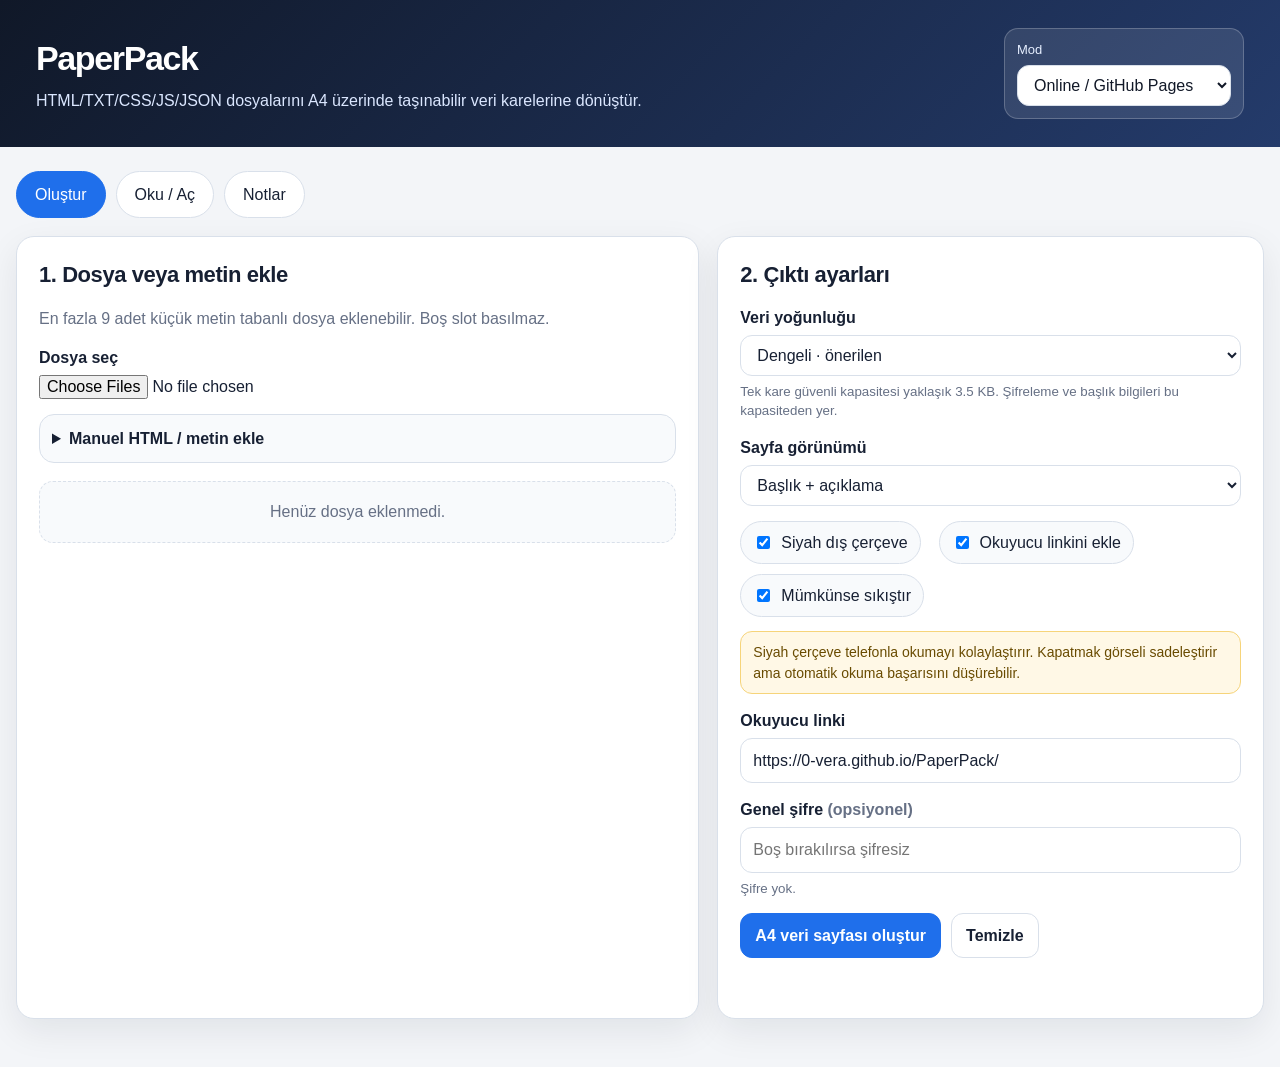
==== commit eca65a84: "Add files via upload" ====
--- a/index.html
+++ b/index.html
@@ -1,152 +1,188 @@
 <!doctype html>
 <html lang="tr">
 <head>
-  <meta charset="utf-8" />
-  <meta name="viewport" content="width=device-width, initial-scale=1" />
-  <title>PaperPack Clean v15</title>
-  <link rel="stylesheet" href="style.css?v=15" />
-  <meta name="theme-color" content="#111111" />
+  <meta charset="utf-8">
+  <meta name="viewport" content="width=device-width, initial-scale=1">
+  <title>PaperPack</title>
+  <meta name="description" content="Metin tabanlı küçük dosyaları A4 veri karelerine dönüştürüp tekrar okuyan statik uygulama.">
+  <link rel="stylesheet" href="assets/css/style.css">
 </head>
 <body>
-<header class="topbar">
-  <div>
-    <h1>PaperPack</h1>
-    <p>Dosyayı A4 veri karesine çevir, fotoğraf/PNG ile geri oku.</p>
-  </div>
-  <span class="badge">Clean v15</span>
-</header>
+  <header class="topbar">
+    <div>
+      <h1>PaperPack</h1>
+      <p>HTML/TXT/CSS/JS/JSON dosyalarını A4 üzerinde taşınabilir veri karelerine dönüştür.</p>
+    </div>
+    <div class="mode-box">
+      <label for="appMode">Mod</label>
+      <select id="appMode">
+        <option value="online">Online / GitHub Pages</option>
+        <option value="local">Local / Offline</option>
+      </select>
+    </div>
+  </header>
 
-<main>
-  <section class="panel">
-    <h2>1) Dosya ekle</h2>
-    <div class="grid2">
-      <label class="field">
-        <span>Dosya seç, maksimum 9</span>
-        <input id="filePicker" type="file" multiple />
-      </label>
-      <div class="field">
-        <span>Manuel HTML/metin</span>
-        <button id="addManualBtn" type="button" class="secondary">Manuel kart ekle</button>
+  <main class="shell">
+    <nav class="tabs" aria-label="PaperPack bölümleri">
+      <button class="tab active" data-tab="createPanel">Oluştur</button>
+      <button class="tab" data-tab="readPanel">Oku / Aç</button>
+      <button class="tab" data-tab="helpPanel">Notlar</button>
+    </nav>
+
+    <section id="createPanel" class="panel active">
+      <div class="grid two">
+        <section class="card">
+          <h2>1. Dosya veya metin ekle</h2>
+          <p class="muted">En fazla 9 adet küçük metin tabanlı dosya eklenebilir. Boş slot basılmaz.</p>
+          <div class="field">
+            <label for="fileInput">Dosya seç</label>
+            <input id="fileInput" type="file" multiple accept=".html,.htm,.txt,.css,.js,.json,.xml,.svg,.md,.csv,text/*,application/json,application/javascript,image/svg+xml">
+          </div>
+          <details class="manual-box">
+            <summary>Manuel HTML / metin ekle</summary>
+            <div class="field">
+              <label for="manualName">Dosya adı</label>
+              <input id="manualName" type="text" value="manuel.html" placeholder="ornek.html">
+            </div>
+            <div class="field">
+              <label for="manualMime">Tür</label>
+              <select id="manualMime">
+                <option value="text/html">HTML</option>
+                <option value="text/plain">TXT</option>
+                <option value="text/css">CSS</option>
+                <option value="application/javascript">JS</option>
+                <option value="application/json">JSON</option>
+              </select>
+            </div>
+            <div class="field">
+              <label for="manualText">İçerik</label>
+              <textarea id="manualText" rows="8" spellcheck="false"><!doctype html>
+<html lang="tr">
+<head><meta charset="utf-8"><title>PaperPack Test</title></head>
+<body><h1>Merhaba PaperPack</h1><p>Bu HTML Blob URL ile yeni sekmede açılır.</p></body>
+</html></textarea>
+            </div>
+            <button id="addManualBtn" class="btn">Manuel metni ekle</button>
+          </details>
+          <div id="fileList" class="file-list empty">Henüz dosya eklenmedi.</div>
+        </section>
+
+        <section class="card">
+          <h2>2. Çıktı ayarları</h2>
+          <div class="field">
+            <label for="densitySelect">Veri yoğunluğu</label>
+            <select id="densitySelect">
+              <option value="129">Standart · daha rahat okunur</option>
+              <option value="177" selected>Dengeli · önerilen</option>
+              <option value="241">Yüksek · küçük dosyalar için</option>
+              <option value="289">Ultra · baskı/fotoğraf kalitesi iyi olmalı</option>
+            </select>
+            <small id="capacityHint"></small>
+          </div>
+
+          <div class="field">
+            <label for="pageMode">Sayfa görünümü</label>
+            <select id="pageMode">
+              <option value="plain">Sadece veri kareleri</option>
+              <option value="desc">Veri karesi + açıklama</option>
+              <option value="title-desc" selected>Başlık + açıklama</option>
+              <option value="full">Tam bilgi + okuyucu linki</option>
+            </select>
+          </div>
+
+          <div class="split-fields">
+            <label class="check"><input id="showFrame" type="checkbox" checked> Siyah dış çerçeve</label>
+            <label class="check"><input id="includeReaderLink" type="checkbox" checked> Okuyucu linkini ekle</label>
+            <label class="check"><input id="useCompression" type="checkbox" checked> Mümkünse sıkıştır</label>
+          </div>
+          <p class="tip">Siyah çerçeve telefonla okumayı kolaylaştırır. Kapatmak görseli sadeleştirir ama otomatik okuma başarısını düşürebilir.</p>
+
+          <div class="field">
+            <label for="readerLink">Okuyucu linki</label>
+            <input id="readerLink" type="url" value="https://0-vera.github.io/PaperPack/">
+          </div>
+
+          <div class="field">
+            <label for="globalPassword">Genel şifre <span class="muted">(opsiyonel)</span></label>
+            <input id="globalPassword" type="password" autocomplete="new-password" placeholder="Boş bırakılırsa şifresiz">
+            <small id="passwordHint">20+ karakterli, karışık şifre güçlü kabul edilir.</small>
+          </div>
+
+          <div class="actions">
+            <button id="generateBtn" class="btn primary">A4 veri sayfası oluştur</button>
+            <button id="clearBtn" class="btn ghost">Temizle</button>
+          </div>
+          <div id="createStatus" class="status" role="status"></div>
+        </section>
       </div>
-    </div>
-    <div id="itemsPanel" class="items-panel"><div class="empty-items">Henüz veri eklenmedi.</div></div>
 
-    <h2>2) A4 çıktısı</h2>
-    <div class="grid2">
-      <label class="field">
-        <span>Yerleşim</span>
-        <select id="layoutMode">
-          <option value="auto" selected>Otomatik: kaç dosya varsa</option>
-          <option value="single">Tek büyük kare</option>
-          <option value="grid">Çoklu kare, max 9</option>
-        </select>
-      </label>
-      <label class="field">
-        <span>Yoğunluk</span>
-        <select id="density">
-          <option value="auto" selected>Otomatik / güvenilir</option>
-          <option value="safe">Güvenli / büyük hücre</option>
-          <option value="standard">Standart</option>
-          <option value="dense">Yoğun</option>
-        </select>
-      </label>
-    </div>
+      <section id="outputPanel" class="card output-card hidden">
+        <div class="output-head">
+          <div>
+            <h2>3. Doğrulanmış çıktı</h2>
+            <p id="testStatus" class="muted">İç test bekleniyor.</p>
+          </div>
+          <div class="actions">
+            <button id="downloadPngBtn" class="btn" disabled>A4 PNG indir</button>
+            <button id="downloadSvgBtn" class="btn" disabled>A4 SVG indir</button>
+            <button id="printBtn" class="btn" disabled>Yazdır</button>
+          </div>
+        </div>
+        <div class="preview-wrap">
+          <canvas id="a4Canvas" aria-label="A4 PaperPack çıktısı"></canvas>
+        </div>
+        <div id="squareDownloads" class="square-downloads"></div>
+      </section>
+    </section>
 
-    <div class="grid2">
-      <label class="field">
-        <span>Sayfa yapısı</span>
-        <select id="pagePreset">
-          <option value="minimal">Sade: sadece kare</option>
-          <option value="note">Kare + açıklama</option>
-          <option value="standard" selected>Standart</option>
-          <option value="full">Tam bilgi</option>
-        </select>
-      </label>
-      <label class="field">
-        <span>Okuyucu linki</span>
-        <input id="readerLink" type="url" value="https://0-vera.github.io/PaperPack/" />
-      </label>
-    </div>
+    <section id="readPanel" class="panel">
+      <div class="grid two">
+        <section class="card">
+          <h2>Görsel yükle ve oku</h2>
+          <p class="muted">PNG çıktısı veya telefondan çekilmiş A4 fotoğrafı yüklenebilir. Canlı kamera yok; önce görsel hazırlanır, sonra otomatik aranır.</p>
+          <div class="field">
+            <label for="readImageInput">PNG/JPG/WebP seç</label>
+            <input id="readImageInput" type="file" accept="image/png,image/jpeg,image/webp,image/*">
+          </div>
+          <div class="actions">
+            <button id="readBtn" class="btn primary" disabled>Otomatik oku</button>
+            <button id="manualModeBtn" class="btn" disabled>4 köşe seçme modu</button>
+          </div>
+          <div id="readStatus" class="status" role="status"></div>
+          <div id="readerPreview" class="reader-preview hidden">
+            <canvas id="readerCanvas"></canvas>
+            <p class="muted">Otomatik okuma başarısız olursa 4 köşe seçme modunda sol üst, sağ üst, sağ alt, sol alt sırasıyla tıklayın.</p>
+          </div>
+        </section>
 
-    <div class="grid2 output-options">
-      <label class="field checkboxline compact-check"><input id="showPageHeader" type="checkbox" checked><span>Üst başlığı göster</span></label>
-      <label class="field checkboxline compact-check"><input id="includeReaderLink" type="checkbox" checked><span>Okuyucu linkini yaz</span></label>
-      <label class="field checkboxline compact-check"><input id="showGlobalTech" type="checkbox"><span>Teknik bilgileri göster</span></label>
-      <label class="field checkboxline compact-check"><input id="fitNineGrid" type="checkbox"><span>Boş yerleri 3×3 koru</span></label>
-      <label class="field checkboxline compact-check"><input id="includeCodeFrame" type="checkbox" checked><span>Siyah okuma çerçevesi</span></label>
-      <label class="field checkboxline compact-check"><input id="useCompression" type="checkbox" checked><span>Gzip sıkıştırma</span></label>
-    </div>
+        <section class="card">
+          <h2>Okunan paketler</h2>
+          <div id="readResults" class="read-results empty">Henüz okunan paket yok.</div>
+        </section>
+      </div>
+    </section>
 
-    <label class="field">
-      <span>Genel açıklama</span>
-      <textarea id="globalDescription" class="small-textarea" placeholder="İsteğe bağlı açıklama"></textarea>
-    </label>
+    <section id="helpPanel" class="panel">
+      <section class="card prose">
+        <h2>Çalışma mantığı</h2>
+        <p>PaperPack klasik QR üretmez. Sabit geometriye sahip kendi veri karesini üretir. Encoder ve decoder aynı çekirdeği kullanır. Çıktı butonları yalnızca ham kare testi ve A4 üzerinde otomatik okuma testi başarılı olursa açılır.</p>
+        <p>Şifreleme açıksa dosya verisi Web Crypto API ile PBKDF2-SHA256 + AES-GCM kullanılarak korunur. Zayıf şifrelerde A4 çıktısı ele geçirilirse offline parola denemesi yapılabileceği için uygulama açık uyarı gösterir.</p>
+        <p>Offline kullanım için harici paket, CDN, framework, backend, database, manifest veya service worker yoktur. Scriptler klasik sırayla yüklenir; ES module/fetch kullanılmaz.</p>
+      </section>
+    </section>
+  </main>
 
-    <div id="capacityInfo" class="capacity"></div>
-    <div class="actions">
-      <button id="encodeBtn">A4 oluştur</button>
-      <button id="printBtn" disabled>Yazdır / PDF kaydet</button>
-      <button id="downloadPngBtn" disabled>PNG indir</button>
-      <button id="downloadSvgBtn" disabled>SVG indir</button>
-    </div>
-    <div id="encodeStatus" class="status"></div>
-  </section>
-
-  <section class="paper-wrap">
-    <div id="paper" class="paper a4"><div class="empty-state">A4 çıktısı burada oluşacak.</div></div>
-  </section>
-
-  <section class="panel">
-    <h2>3) Geri oku</h2>
-    <p class="hint">Önce PNG çıktısını test et. Sonra baskı fotoğrafına geç. Bu temiz sürümde manuel seçim yok; okuyucu en yoğun siyah veri karesini kendi bulur.</p>
-    <div class="grid2">
-      <label class="field">
-        <span>Okuma modu</span>
-        <select id="decodeMode">
-          <option value="auto" selected>Akıllı: tek + çoklu dene</option>
-          <option value="single">Tek kare</option>
-          <option value="multi">Çoklu A4</option>
-        </select>
-      </label>
-      <label class="field">
-        <span>Görsel yükle / fotoğraf çek</span>
-        <input id="decodeImage" type="file" accept="image/*" capture="environment" />
-      </label>
-    </div>
-    <div class="actions">
-      <button id="decodeBtn">Oku</button>
-      <button id="clearDecodeBtn" class="secondary">Sonuçları temizle</button>
-    </div>
-    <div id="decodeStatus" class="status"></div>
-    <div id="decodeResults" class="results"></div>
-  </section>
-</main>
-
-<template id="itemTemplate">
-  <div class="item-card">
-    <div class="item-head"><strong class="item-title"></strong><button type="button" class="remove-item secondary">Sil</button></div>
-    <div class="grid2">
-      <label class="field"><span>Dosya adı</span><input class="item-name" type="text"></label>
-      <label class="field"><span>Bu kareye özel şifre</span><input class="item-password" type="password" placeholder="Boşsa şifresiz"></label>
-    </div>
-    <label class="field"><span>Açıklama</span><textarea class="item-description small-textarea"></textarea></label>
-    <div class="grid3">
-      <label class="field checkboxline compact-check"><input class="item-show-name" type="checkbox" checked><span>Adı göster</span></label>
-      <label class="field checkboxline compact-check"><input class="item-show-desc" type="checkbox" checked><span>Açıklama göster</span></label>
-      <label class="field checkboxline compact-check"><input class="item-show-tech" type="checkbox"><span>Teknik bilgi</span></label>
-    </div>
-  </div>
-</template>
-
-<template id="resultTemplate">
-  <div class="result-card">
-    <h3></h3><div class="meta"></div>
-    <div class="decrypt-zone hidden"><input class="result-password" type="password" placeholder="Şifre"><button class="decrypt-open-btn">Şifreyi gir ve aç</button></div>
-    <div class="open-zone hidden"><button class="open-btn">Yeni sekmede aç</button><button class="download-btn secondary">Dosya indir</button></div>
-    <div class="error hidden"></div>
-  </div>
-</template>
-
-<script src="app.js?v=15"></script>
+  <script src="assets/js/app.js"></script>
+  <script src="assets/js/crc.js"></script>
+  <script src="assets/js/state.js"></script>
+  <script src="assets/js/compression.js"></script>
+  <script src="assets/js/crypto.js"></script>
+  <script src="assets/js/encoder.js"></script>
+  <script src="assets/js/perspective.js"></script>
+  <script src="assets/js/decoder.js"></script>
+  <script src="assets/js/renderer.js"></script>
+  <script src="assets/js/reader.js"></script>
+  <script src="assets/js/tests.js"></script>
+  <script src="assets/js/ui.js"></script>
 </body>
 </html>
--- a/assets/css/style.css
+++ b/assets/css/style.css
@@ -0,0 +1,24 @@
+:root{
+  --bg:#f3f5f8;
+  --panel:#ffffff;
+  --panel-soft:#f8fafc;
+  --text:#172033;
+  --muted:#667085;
+  --line:#d9e0ea;
+  --brand:#1f6feb;
+  --brand-dark:#174ea6;
+  --danger:#b42318;
+  --ok:#087443;
+  --warn:#b54708;
+  --shadow:0 12px 35px rgba(15,23,42,.08);
+  --radius:18px;
+}
+*{box-sizing:border-box}
+html,body{margin:0;padding:0;background:var(--bg);color:var(--text);font-family:Inter,Segoe UI,Roboto,Arial,sans-serif;line-height:1.45}
+button,input,select,textarea{font:inherit}
+.topbar{display:flex;align-items:center;justify-content:space-between;gap:20px;padding:28px 36px;background:linear-gradient(135deg,#101828,#243b6b);color:#fff}
+.topbar h1{margin:0;font-size:34px;letter-spacing:-.04em}
+.topbar p{margin:6px 0 0;color:#dbe7ff;max-width:760px}
+.mode-box{background:rgba(255,255,255,.1);border:1px solid rgba(255,255,255,.22);padding:12px;border-radius:14px;min-width:240px}
+.mode-box label{display:block;color:#e6efff;font-size:13px;margin-bottom:5px}.mode-box select{width:100%;background:#fff;color:#111827}
+.shell{width:min(1380px,calc(100% - 32px));margin:24px auto 48px}.tabs{display:flex;gap:10px;margin-bottom:18px}.tab{border:1px solid var(--line);background:#fff;color:var(--text);padding:11px 18px;border-radius:999px;cursor:pointer}.tab.active{background:var(--brand);border-color:var(--brand);color:#fff}.panel{display:none}.panel.active{display:block}.grid{display:grid;gap:18px}.grid.two{grid-template-columns:minmax(0,1fr) minmax(360px,.8fr)}.card{background:var(--panel);border:1px solid var(--line);border-radius:var(--radius);box-shadow:var(--shadow);padding:22px}.card h2{margin:0 0 8px;font-size:22px;letter-spacing:-.02em}.muted{color:var(--muted)}.tip{background:#fff8e6;border:1px solid #f6d47a;color:#694b00;padding:10px 12px;border-radius:12px;font-size:14px}.field{margin:15px 0}.field label{display:block;font-weight:650;margin-bottom:6px}.field small{display:block;margin-top:6px;color:var(--muted)}input[type="text"],input[type="url"],input[type="password"],select,textarea{width:100%;border:1px solid var(--line);background:#fff;color:var(--text);border-radius:12px;padding:10px 12px;outline:none}textarea{resize:vertical;font-family:Consolas,ui-monospace,monospace;font-size:13px}.split-fields{display:flex;flex-wrap:wrap;gap:10px 18px;margin:12px 0}.check{display:flex;align-items:center;gap:8px;background:var(--panel-soft);border:1px solid var(--line);padding:9px 12px;border-radius:999px}.actions{display:flex;flex-wrap:wrap;gap:10px;align-items:center}.btn{border:1px solid var(--line);background:#fff;color:var(--text);border-radius:12px;padding:10px 14px;cursor:pointer;font-weight:650}.btn:hover{border-color:#a8b3c7}.btn.primary{background:var(--brand);border-color:var(--brand);color:#fff}.btn.primary:hover{background:var(--brand-dark)}.btn.ghost{background:transparent}.btn[disabled]{opacity:.45;cursor:not-allowed}.manual-box{margin-top:15px;background:var(--panel-soft);border:1px solid var(--line);border-radius:15px;padding:12px}.manual-box summary{font-weight:700;cursor:pointer}.file-list{display:grid;gap:12px;margin-top:18px}.empty{border:1px dashed var(--line);background:var(--panel-soft);color:var(--muted);border-radius:14px;padding:18px;text-align:center}.file-card{border:1px solid var(--line);border-radius:15px;background:#fff;padding:14px}.file-card-head{display:flex;justify-content:space-between;gap:10px;align-items:flex-start}.file-card h3{margin:0;font-size:16px;word-break:break-word}.badge{display:inline-flex;border-radius:999px;background:#eef4ff;color:#174ea6;padding:3px 8px;font-size:12px;margin-top:5px}.file-options{display:grid;grid-template-columns:repeat(2,minmax(0,1fr));gap:10px;margin-top:12px}.status{margin-top:14px;min-height:24px}.status .line{padding:9px 11px;border-radius:12px;margin-top:8px;background:var(--panel-soft);border:1px solid var(--line)}.status .ok{border-color:#9de2b9;background:#ecfdf3;color:var(--ok)}.status .warn{border-color:#ffd28a;background:#fff8eb;color:var(--warn)}.status .err{border-color:#f3a6a1;background:#fff1f0;color:var(--danger)}.hidden{display:none!important}.output-card{margin-top:18px}.output-head{display:flex;align-items:center;justify-content:space-between;gap:18px;margin-bottom:16px}.preview-wrap{background:#d9dee8;border-radius:18px;padding:18px;overflow:auto;max-height:78vh;border:1px solid #c9d1df}.preview-wrap canvas{display:block;background:#fff;width:min(100%,760px);height:auto;margin:auto;box-shadow:0 18px 45px rgba(0,0,0,.18)}.square-downloads{display:flex;flex-wrap:wrap;gap:8px;margin-top:14px}.reader-preview{margin-top:14px}.reader-preview canvas{max-width:100%;height:auto;border:1px solid var(--line);border-radius:14px;background:#fff}.read-results{display:grid;gap:12px}.result-card{border:1px solid var(--line);border-radius:15px;background:#fff;padding:14px}.result-card h3{margin:0 0 4px;word-break:break-word}.result-meta{font-size:13px;color:var(--muted);margin-bottom:10px}.result-actions{display:flex;flex-wrap:wrap;gap:8px;margin-top:10px}.prose p{max-width:980px}.strong{color:var(--ok);font-weight:700}.weak{color:var(--danger);font-weight:700}.medium{color:var(--warn);font-weight:700}.mini{font-size:12px;color:var(--muted)}@media(max-width:900px){.topbar{display:block;padding:22px}.mode-box{margin-top:16px}.grid.two{grid-template-columns:1fr}.output-head{display:block}.file-options{grid-template-columns:1fr}.shell{width:min(100% - 18px,1380px)}}@media print{body{background:#fff}.topbar,.tabs,.card:not(.output-card),.output-head,.square-downloads{display:none!important}.shell{width:100%;margin:0}.panel{display:block}.output-card{display:block!important;border:0;box-shadow:none;padding:0}.preview-wrap{padding:0;border:0;max-height:none;overflow:visible;background:#fff}.preview-wrap canvas{width:210mm!important;height:auto!important;box-shadow:none}}
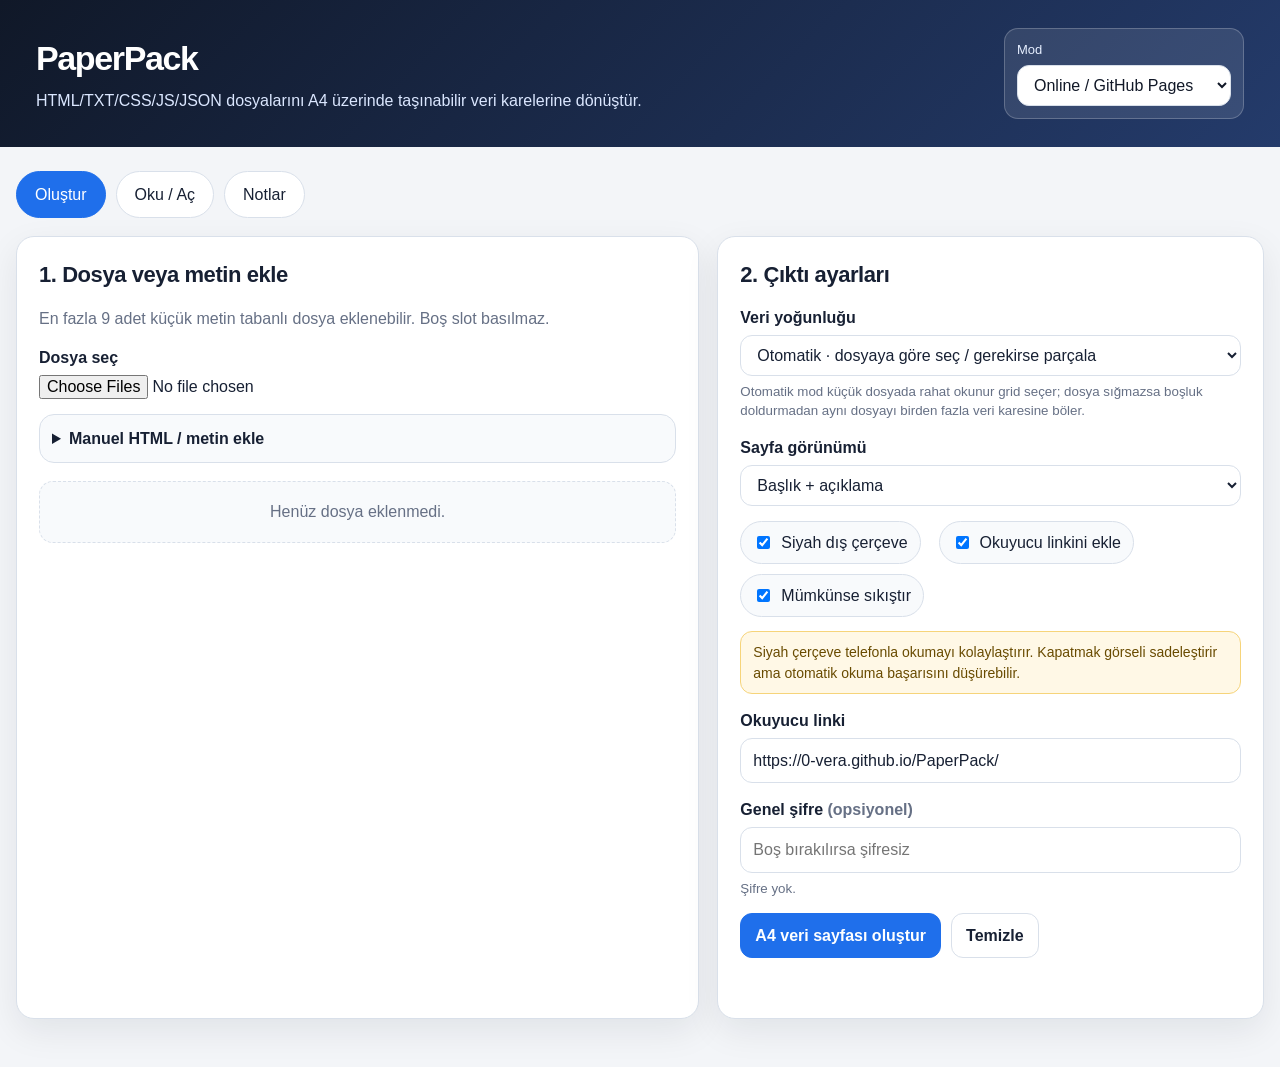
==== commit d2130041: "Add files via upload" ====
--- a/index.html
+++ b/index.html
@@ -72,10 +72,11 @@
           <div class="field">
             <label for="densitySelect">Veri yoğunluğu</label>
             <select id="densitySelect">
+              <option value="auto" selected>Otomatik · dosyaya göre seç / gerekirse parçala</option>
               <option value="129">Standart · daha rahat okunur</option>
-              <option value="177" selected>Dengeli · önerilen</option>
-              <option value="241">Yüksek · küçük dosyalar için</option>
-              <option value="289">Ultra · baskı/fotoğraf kalitesi iyi olmalı</option>
+              <option value="177">Dengeli · önerilen</option>
+              <option value="241">Yüksek · okunabilir büyük çıktı</option>
+              <option value="289">Ultra · daha az parça, daha iyi baskı ister</option>
             </select>
             <small id="capacityHint"></small>
           </div>
@@ -130,6 +131,7 @@
         </div>
         <div class="preview-wrap">
           <canvas id="a4Canvas" aria-label="A4 PaperPack çıktısı"></canvas>
+          <div id="extraPages" class="extra-pages"></div>
         </div>
         <div id="squareDownloads" class="square-downloads"></div>
       </section>
@@ -165,7 +167,7 @@
     <section id="helpPanel" class="panel">
       <section class="card prose">
         <h2>Çalışma mantığı</h2>
-        <p>PaperPack klasik QR üretmez. Sabit geometriye sahip kendi veri karesini üretir. Encoder ve decoder aynı çekirdeği kullanır. Çıktı butonları yalnızca ham kare testi ve A4 üzerinde otomatik okuma testi başarılı olursa açılır.</p>
+        <p>PaperPack klasik QR üretmez. Sabit geometriye sahip kendi veri karesini üretir. Encoder ve decoder aynı çekirdeği kullanır. Çıktı üretirken önce ham kare testi, sonra A4 üzerindeki otomatik okuma testi çalışır. Büyük dosyalar tek kareye sığmazsa dosya parçalara ayrılır; boş slot veya sahte doldurma karesi basılmaz.</p>
         <p>Şifreleme açıksa dosya verisi Web Crypto API ile PBKDF2-SHA256 + AES-GCM kullanılarak korunur. Zayıf şifrelerde A4 çıktısı ele geçirilirse offline parola denemesi yapılabileceği için uygulama açık uyarı gösterir.</p>
         <p>Offline kullanım için harici paket, CDN, framework, backend, database, manifest veya service worker yoktur. Scriptler klasik sırayla yüklenir; ES module/fetch kullanılmaz.</p>
       </section>
--- a/assets/css/style.css
+++ b/assets/css/style.css
@@ -21,4 +21,4 @@
 .topbar p{margin:6px 0 0;color:#dbe7ff;max-width:760px}
 .mode-box{background:rgba(255,255,255,.1);border:1px solid rgba(255,255,255,.22);padding:12px;border-radius:14px;min-width:240px}
 .mode-box label{display:block;color:#e6efff;font-size:13px;margin-bottom:5px}.mode-box select{width:100%;background:#fff;color:#111827}
-.shell{width:min(1380px,calc(100% - 32px));margin:24px auto 48px}.tabs{display:flex;gap:10px;margin-bottom:18px}.tab{border:1px solid var(--line);background:#fff;color:var(--text);padding:11px 18px;border-radius:999px;cursor:pointer}.tab.active{background:var(--brand);border-color:var(--brand);color:#fff}.panel{display:none}.panel.active{display:block}.grid{display:grid;gap:18px}.grid.two{grid-template-columns:minmax(0,1fr) minmax(360px,.8fr)}.card{background:var(--panel);border:1px solid var(--line);border-radius:var(--radius);box-shadow:var(--shadow);padding:22px}.card h2{margin:0 0 8px;font-size:22px;letter-spacing:-.02em}.muted{color:var(--muted)}.tip{background:#fff8e6;border:1px solid #f6d47a;color:#694b00;padding:10px 12px;border-radius:12px;font-size:14px}.field{margin:15px 0}.field label{display:block;font-weight:650;margin-bottom:6px}.field small{display:block;margin-top:6px;color:var(--muted)}input[type="text"],input[type="url"],input[type="password"],select,textarea{width:100%;border:1px solid var(--line);background:#fff;color:var(--text);border-radius:12px;padding:10px 12px;outline:none}textarea{resize:vertical;font-family:Consolas,ui-monospace,monospace;font-size:13px}.split-fields{display:flex;flex-wrap:wrap;gap:10px 18px;margin:12px 0}.check{display:flex;align-items:center;gap:8px;background:var(--panel-soft);border:1px solid var(--line);padding:9px 12px;border-radius:999px}.actions{display:flex;flex-wrap:wrap;gap:10px;align-items:center}.btn{border:1px solid var(--line);background:#fff;color:var(--text);border-radius:12px;padding:10px 14px;cursor:pointer;font-weight:650}.btn:hover{border-color:#a8b3c7}.btn.primary{background:var(--brand);border-color:var(--brand);color:#fff}.btn.primary:hover{background:var(--brand-dark)}.btn.ghost{background:transparent}.btn[disabled]{opacity:.45;cursor:not-allowed}.manual-box{margin-top:15px;background:var(--panel-soft);border:1px solid var(--line);border-radius:15px;padding:12px}.manual-box summary{font-weight:700;cursor:pointer}.file-list{display:grid;gap:12px;margin-top:18px}.empty{border:1px dashed var(--line);background:var(--panel-soft);color:var(--muted);border-radius:14px;padding:18px;text-align:center}.file-card{border:1px solid var(--line);border-radius:15px;background:#fff;padding:14px}.file-card-head{display:flex;justify-content:space-between;gap:10px;align-items:flex-start}.file-card h3{margin:0;font-size:16px;word-break:break-word}.badge{display:inline-flex;border-radius:999px;background:#eef4ff;color:#174ea6;padding:3px 8px;font-size:12px;margin-top:5px}.file-options{display:grid;grid-template-columns:repeat(2,minmax(0,1fr));gap:10px;margin-top:12px}.status{margin-top:14px;min-height:24px}.status .line{padding:9px 11px;border-radius:12px;margin-top:8px;background:var(--panel-soft);border:1px solid var(--line)}.status .ok{border-color:#9de2b9;background:#ecfdf3;color:var(--ok)}.status .warn{border-color:#ffd28a;background:#fff8eb;color:var(--warn)}.status .err{border-color:#f3a6a1;background:#fff1f0;color:var(--danger)}.hidden{display:none!important}.output-card{margin-top:18px}.output-head{display:flex;align-items:center;justify-content:space-between;gap:18px;margin-bottom:16px}.preview-wrap{background:#d9dee8;border-radius:18px;padding:18px;overflow:auto;max-height:78vh;border:1px solid #c9d1df}.preview-wrap canvas{display:block;background:#fff;width:min(100%,760px);height:auto;margin:auto;box-shadow:0 18px 45px rgba(0,0,0,.18)}.square-downloads{display:flex;flex-wrap:wrap;gap:8px;margin-top:14px}.reader-preview{margin-top:14px}.reader-preview canvas{max-width:100%;height:auto;border:1px solid var(--line);border-radius:14px;background:#fff}.read-results{display:grid;gap:12px}.result-card{border:1px solid var(--line);border-radius:15px;background:#fff;padding:14px}.result-card h3{margin:0 0 4px;word-break:break-word}.result-meta{font-size:13px;color:var(--muted);margin-bottom:10px}.result-actions{display:flex;flex-wrap:wrap;gap:8px;margin-top:10px}.prose p{max-width:980px}.strong{color:var(--ok);font-weight:700}.weak{color:var(--danger);font-weight:700}.medium{color:var(--warn);font-weight:700}.mini{font-size:12px;color:var(--muted)}@media(max-width:900px){.topbar{display:block;padding:22px}.mode-box{margin-top:16px}.grid.two{grid-template-columns:1fr}.output-head{display:block}.file-options{grid-template-columns:1fr}.shell{width:min(100% - 18px,1380px)}}@media print{body{background:#fff}.topbar,.tabs,.card:not(.output-card),.output-head,.square-downloads{display:none!important}.shell{width:100%;margin:0}.panel{display:block}.output-card{display:block!important;border:0;box-shadow:none;padding:0}.preview-wrap{padding:0;border:0;max-height:none;overflow:visible;background:#fff}.preview-wrap canvas{width:210mm!important;height:auto!important;box-shadow:none}}
+.shell{width:min(1380px,calc(100% - 32px));margin:24px auto 48px}.tabs{display:flex;gap:10px;margin-bottom:18px}.tab{border:1px solid var(--line);background:#fff;color:var(--text);padding:11px 18px;border-radius:999px;cursor:pointer}.tab.active{background:var(--brand);border-color:var(--brand);color:#fff}.panel{display:none}.panel.active{display:block}.grid{display:grid;gap:18px}.grid.two{grid-template-columns:minmax(0,1fr) minmax(360px,.8fr)}.card{background:var(--panel);border:1px solid var(--line);border-radius:var(--radius);box-shadow:var(--shadow);padding:22px}.card h2{margin:0 0 8px;font-size:22px;letter-spacing:-.02em}.muted{color:var(--muted)}.tip{background:#fff8e6;border:1px solid #f6d47a;color:#694b00;padding:10px 12px;border-radius:12px;font-size:14px}.field{margin:15px 0}.field label{display:block;font-weight:650;margin-bottom:6px}.field small{display:block;margin-top:6px;color:var(--muted)}input[type="text"],input[type="url"],input[type="password"],select,textarea{width:100%;border:1px solid var(--line);background:#fff;color:var(--text);border-radius:12px;padding:10px 12px;outline:none}textarea{resize:vertical;font-family:Consolas,ui-monospace,monospace;font-size:13px}.split-fields{display:flex;flex-wrap:wrap;gap:10px 18px;margin:12px 0}.check{display:flex;align-items:center;gap:8px;background:var(--panel-soft);border:1px solid var(--line);padding:9px 12px;border-radius:999px}.actions{display:flex;flex-wrap:wrap;gap:10px;align-items:center}.btn{border:1px solid var(--line);background:#fff;color:var(--text);border-radius:12px;padding:10px 14px;cursor:pointer;font-weight:650}.btn:hover{border-color:#a8b3c7}.btn.primary{background:var(--brand);border-color:var(--brand);color:#fff}.btn.primary:hover{background:var(--brand-dark)}.btn.ghost{background:transparent}.btn[disabled]{opacity:.45;cursor:not-allowed}.manual-box{margin-top:15px;background:var(--panel-soft);border:1px solid var(--line);border-radius:15px;padding:12px}.manual-box summary{font-weight:700;cursor:pointer}.file-list{display:grid;gap:12px;margin-top:18px}.empty{border:1px dashed var(--line);background:var(--panel-soft);color:var(--muted);border-radius:14px;padding:18px;text-align:center}.file-card{border:1px solid var(--line);border-radius:15px;background:#fff;padding:14px}.file-card-head{display:flex;justify-content:space-between;gap:10px;align-items:flex-start}.file-card h3{margin:0;font-size:16px;word-break:break-word}.badge{display:inline-flex;border-radius:999px;background:#eef4ff;color:#174ea6;padding:3px 8px;font-size:12px;margin-top:5px}.file-options{display:grid;grid-template-columns:repeat(2,minmax(0,1fr));gap:10px;margin-top:12px}.status{margin-top:14px;min-height:24px}.status .line{padding:9px 11px;border-radius:12px;margin-top:8px;background:var(--panel-soft);border:1px solid var(--line)}.status .ok{border-color:#9de2b9;background:#ecfdf3;color:var(--ok)}.status .warn{border-color:#ffd28a;background:#fff8eb;color:var(--warn)}.status .err{border-color:#f3a6a1;background:#fff1f0;color:var(--danger)}.hidden{display:none!important}.output-card{margin-top:18px}.output-head{display:flex;align-items:center;justify-content:space-between;gap:18px;margin-bottom:16px}.preview-wrap{background:#d9dee8;border-radius:18px;padding:18px;overflow:auto;max-height:78vh;border:1px solid #c9d1df}.preview-wrap canvas{display:block;background:#fff;width:min(100%,760px);height:auto;margin:0 auto 18px;box-shadow:0 18px 45px rgba(0,0,0,.18)}.extra-pages{display:grid;gap:18px}.page-note{font-size:13px;color:var(--muted);text-align:center;margin:-4px 0 18px}.square-downloads{display:flex;flex-wrap:wrap;gap:8px;margin-top:14px}.reader-preview{margin-top:14px}.reader-preview canvas{max-width:100%;height:auto;border:1px solid var(--line);border-radius:14px;background:#fff}.read-results{display:grid;gap:12px}.result-card{border:1px solid var(--line);border-radius:15px;background:#fff;padding:14px}.result-card h3{margin:0 0 4px;word-break:break-word}.result-meta{font-size:13px;color:var(--muted);margin-bottom:10px}.result-actions{display:flex;flex-wrap:wrap;gap:8px;margin-top:10px}.prose p{max-width:980px}.strong{color:var(--ok);font-weight:700}.weak{color:var(--danger);font-weight:700}.medium{color:var(--warn);font-weight:700}.mini{font-size:12px;color:var(--muted)}@media(max-width:900px){.topbar{display:block;padding:22px}.mode-box{margin-top:16px}.grid.two{grid-template-columns:1fr}.output-head{display:block}.file-options{grid-template-columns:1fr}.shell{width:min(100% - 18px,1380px)}}@media print{body{background:#fff}.topbar,.tabs,.card:not(.output-card),.output-head,.square-downloads{display:none!important}.shell{width:100%;margin:0}.panel{display:block}.output-card{display:block!important;border:0;box-shadow:none;padding:0}.preview-wrap{padding:0;border:0;max-height:none;overflow:visible;background:#fff}.preview-wrap canvas{width:210mm!important;height:auto!important;box-shadow:none;break-after:page;page-break-after:always}}
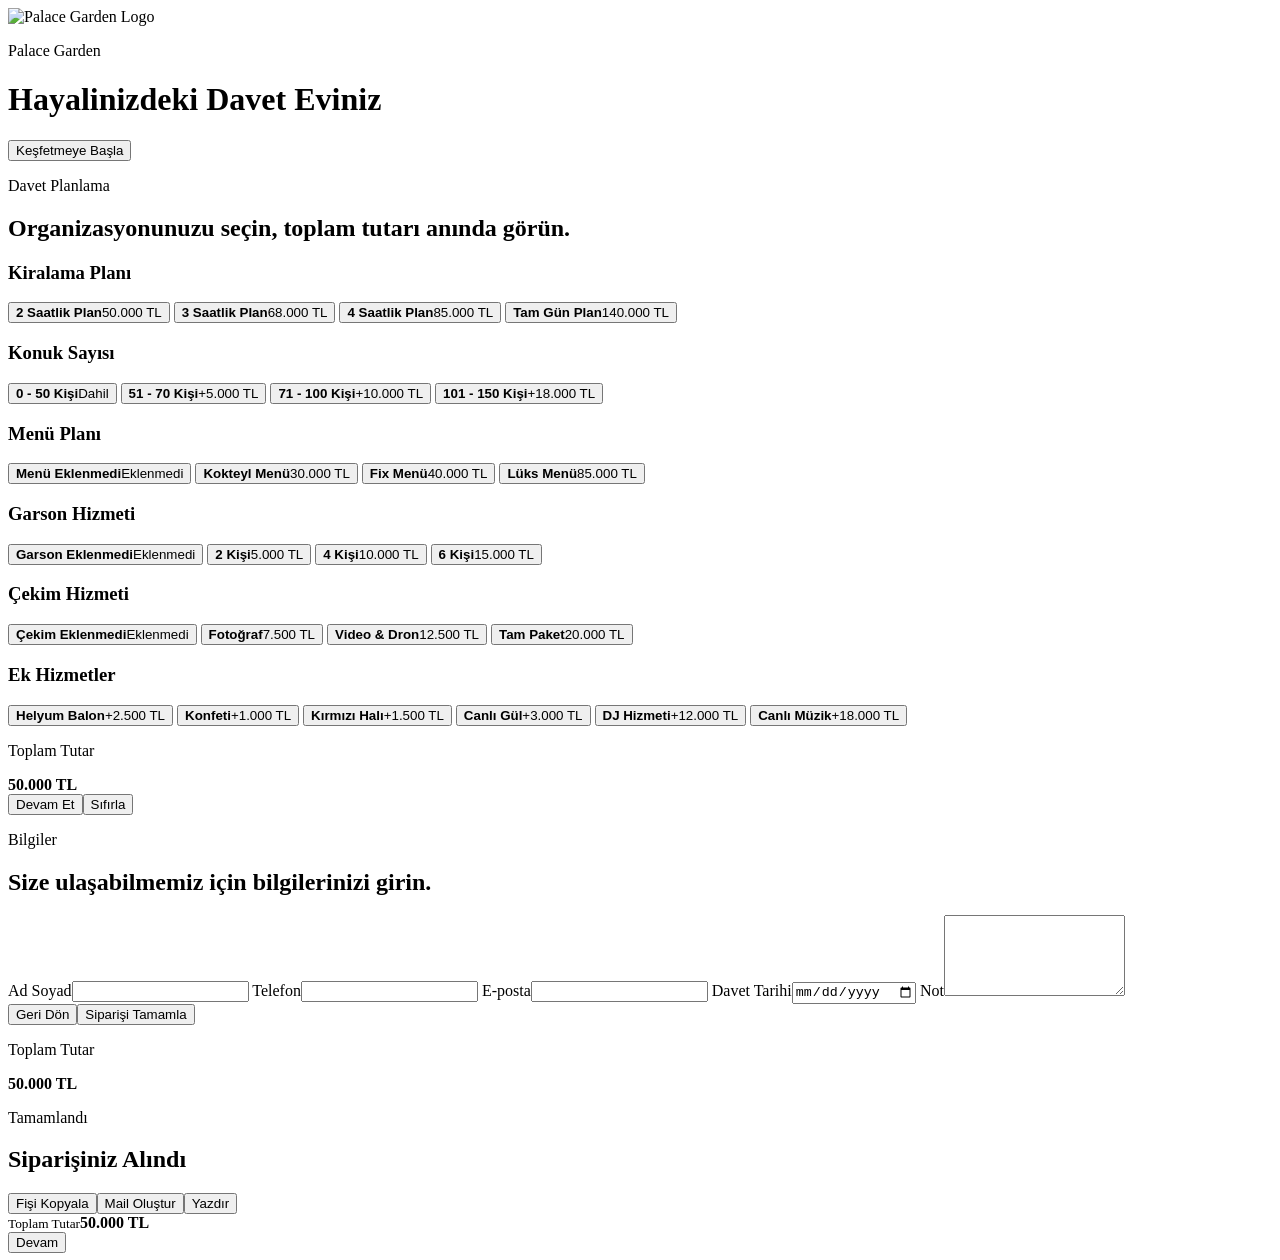
==== commit 52582622: "Replace PaperPack with Palace Garden site" ====
--- a/index.html
+++ b/index.html
@@ -3,188 +3,135 @@
 <head>
   <meta charset="utf-8">
   <meta name="viewport" content="width=device-width, initial-scale=1">
-  <title>PaperPack</title>
-  <meta name="description" content="Metin tabanlı küçük dosyaları A4 veri karelerine dönüştürüp tekrar okuyan statik uygulama.">
-  <link rel="stylesheet" href="assets/css/style.css">
+  <title>Palace Garden | Davet Planlama</title>
+  <meta name="description" content="Palace Garden davet planlama ve fiyat oluşturma ekranı.">
+  <meta name="theme-color" content="#f5f5f7">
+  <link rel="stylesheet" href="styles.css">
 </head>
 <body>
-  <header class="topbar">
-    <div>
-      <h1>PaperPack</h1>
-      <p>HTML/TXT/CSS/JS/JSON dosyalarını A4 üzerinde taşınabilir veri karelerine dönüştür.</p>
+  <noscript><div class="noscript">Bu sayfanın çalışması için JavaScript açık olmalıdır.</div></noscript>
+
+  <div class="intro" id="intro">
+    <div class="intro-glow one"></div><div class="intro-glow two"></div>
+    <div class="intro-card">
+      <div class="logo-frame">
+        <!-- Logonu assets/logo.png olarak ekleyip aşağıdaki src değerini assets/logo.png yapabilirsin. Kare PNG önerilir. -->
+        <img src="assets/logo-placeholder.svg" alt="Palace Garden Logo">
+      </div>
+      <p class="eyebrow light">Palace Garden</p>
+      <h1>Hayalinizdeki Davet Eviniz</h1>
+      <button class="btn gold large" id="startBtn" type="button">Keşfetmeye Başla</button>
     </div>
-    <div class="mode-box">
-      <label for="appMode">Mod</label>
-      <select id="appMode">
-        <option value="online">Online / GitHub Pages</option>
-        <option value="local">Local / Offline</option>
-      </select>
-    </div>
-  </header>
+  </div>
 
-  <main class="shell">
-    <nav class="tabs" aria-label="PaperPack bölümleri">
-      <button class="tab active" data-tab="createPanel">Oluştur</button>
-      <button class="tab" data-tab="readPanel">Oku / Aç</button>
-      <button class="tab" data-tab="helpPanel">Notlar</button>
-    </nav>
+  <main class="app">
+    <div class="page">
+      <section class="screen active" id="plannerScreen">
+        <header class="hero">
+          <p class="eyebrow">Davet Planlama</p>
+          <h2>Organizasyonunuzu seçin, toplam tutarı anında görün.</h2>
+        </header>
 
-    <section id="createPanel" class="panel active">
-      <div class="grid two">
-        <section class="card">
-          <h2>1. Dosya veya metin ekle</h2>
-          <p class="muted">En fazla 9 adet küçük metin tabanlı dosya eklenebilir. Boş slot basılmaz.</p>
-          <div class="field">
-            <label for="fileInput">Dosya seç</label>
-            <input id="fileInput" type="file" multiple accept=".html,.htm,.txt,.css,.js,.json,.xml,.svg,.md,.csv,text/*,application/json,application/javascript,image/svg+xml">
-          </div>
-          <details class="manual-box">
-            <summary>Manuel HTML / metin ekle</summary>
-            <div class="field">
-              <label for="manualName">Dosya adı</label>
-              <input id="manualName" type="text" value="manuel.html" placeholder="ornek.html">
-            </div>
-            <div class="field">
-              <label for="manualMime">Tür</label>
-              <select id="manualMime">
-                <option value="text/html">HTML</option>
-                <option value="text/plain">TXT</option>
-                <option value="text/css">CSS</option>
-                <option value="application/javascript">JS</option>
-                <option value="application/json">JSON</option>
-              </select>
-            </div>
-            <div class="field">
-              <label for="manualText">İçerik</label>
-              <textarea id="manualText" rows="8" spellcheck="false"><!doctype html>
-<html lang="tr">
-<head><meta charset="utf-8"><title>PaperPack Test</title></head>
-<body><h1>Merhaba PaperPack</h1><p>Bu HTML Blob URL ile yeni sekmede açılır.</p></body>
-</html></textarea>
-            </div>
-            <button id="addManualBtn" class="btn">Manuel metni ekle</button>
-          </details>
-          <div id="fileList" class="file-list empty">Henüz dosya eklenmedi.</div>
-        </section>
+        <div class="layout">
+          <div class="planner" id="planner">
+            <section class="panel">
+              <h3>Kiralama Planı</h3>
+              <div class="choices">
+                <button class="choice selected" type="button" data-group="rental" data-label="2 Saatlik Plan" data-price="50000"><strong>2 Saatlik Plan</strong><span>50.000 TL</span></button>
+                <button class="choice" type="button" data-group="rental" data-label="3 Saatlik Plan" data-price="68000"><strong>3 Saatlik Plan</strong><span>68.000 TL</span></button>
+                <button class="choice" type="button" data-group="rental" data-label="4 Saatlik Plan" data-price="85000"><strong>4 Saatlik Plan</strong><span>85.000 TL</span></button>
+                <button class="choice" type="button" data-group="rental" data-label="Tam Gün Plan" data-price="140000"><strong>Tam Gün Plan</strong><span>140.000 TL</span></button>
+              </div>
+            </section>
 
-        <section class="card">
-          <h2>2. Çıktı ayarları</h2>
-          <div class="field">
-            <label for="densitySelect">Veri yoğunluğu</label>
-            <select id="densitySelect">
-              <option value="auto" selected>Otomatik · dosyaya göre seç / gerekirse parçala</option>
-              <option value="129">Standart · daha rahat okunur</option>
-              <option value="177">Dengeli · önerilen</option>
-              <option value="241">Yüksek · okunabilir büyük çıktı</option>
-              <option value="289">Ultra · daha az parça, daha iyi baskı ister</option>
-            </select>
-            <small id="capacityHint"></small>
+            <section class="panel">
+              <h3>Konuk Sayısı</h3>
+              <div class="choices">
+                <button class="choice selected" type="button" data-group="guest" data-label="0 - 50 Kişi" data-price="0" data-display="Dahil"><strong>0 - 50 Kişi</strong><span class="included">Dahil</span></button>
+                <button class="choice" type="button" data-group="guest" data-label="51 - 70 Kişi" data-price="5000"><strong>51 - 70 Kişi</strong><span>+5.000 TL</span></button>
+                <button class="choice" type="button" data-group="guest" data-label="71 - 100 Kişi" data-price="10000"><strong>71 - 100 Kişi</strong><span>+10.000 TL</span></button>
+                <button class="choice" type="button" data-group="guest" data-label="101 - 150 Kişi" data-price="18000"><strong>101 - 150 Kişi</strong><span>+18.000 TL</span></button>
+              </div>
+            </section>
+
+            <section class="panel">
+              <h3>Menü Planı</h3>
+              <div class="choices">
+                <button class="choice selected" type="button" data-group="menu" data-label="Menü Eklenmedi" data-price="0" data-display="Eklenmedi"><strong>Menü Eklenmedi</strong><span class="muted">Eklenmedi</span></button>
+                <button class="choice" type="button" data-group="menu" data-label="Kokteyl Menü" data-price="30000"><strong>Kokteyl Menü</strong><span>30.000 TL</span></button>
+                <button class="choice" type="button" data-group="menu" data-label="Fix Menü" data-price="40000"><strong>Fix Menü</strong><span>40.000 TL</span></button>
+                <button class="choice" type="button" data-group="menu" data-label="Lüks Menü" data-price="85000"><strong>Lüks Menü</strong><span>85.000 TL</span></button>
+              </div>
+            </section>
+
+            <section class="panel">
+              <h3>Garson Hizmeti</h3>
+              <div class="choices">
+                <button class="choice selected" type="button" data-group="waiter" data-label="Garson Eklenmedi" data-price="0" data-display="Eklenmedi"><strong>Garson Eklenmedi</strong><span class="muted">Eklenmedi</span></button>
+                <button class="choice" type="button" data-group="waiter" data-label="2 Kişi" data-price="5000"><strong>2 Kişi</strong><span>5.000 TL</span></button>
+                <button class="choice" type="button" data-group="waiter" data-label="4 Kişi" data-price="10000"><strong>4 Kişi</strong><span>10.000 TL</span></button>
+                <button class="choice" type="button" data-group="waiter" data-label="6 Kişi" data-price="15000"><strong>6 Kişi</strong><span>15.000 TL</span></button>
+              </div>
+            </section>
+
+            <section class="panel">
+              <h3>Çekim Hizmeti</h3>
+              <div class="choices">
+                <button class="choice selected" type="button" data-group="shooting" data-label="Çekim Eklenmedi" data-price="0" data-display="Eklenmedi"><strong>Çekim Eklenmedi</strong><span class="muted">Eklenmedi</span></button>
+                <button class="choice" type="button" data-group="shooting" data-label="Fotoğraf Çekimi" data-price="7500"><strong>Fotoğraf</strong><span>7.500 TL</span></button>
+                <button class="choice" type="button" data-group="shooting" data-label="Video & Dron" data-price="12500"><strong>Video & Dron</strong><span>12.500 TL</span></button>
+                <button class="choice" type="button" data-group="shooting" data-label="Tam Çekim Paketi" data-price="20000"><strong>Tam Paket</strong><span>20.000 TL</span></button>
+              </div>
+            </section>
+
+            <section class="panel">
+              <h3>Ek Hizmetler</h3>
+              <div class="choices">
+                <button class="choice" type="button" data-group="extras" data-multiple="true" data-label="20'li Helyum Balon" data-price="2500"><strong>Helyum Balon</strong><span>+2.500 TL</span></button>
+                <button class="choice" type="button" data-group="extras" data-multiple="true" data-label="10'lu Konfeti" data-price="1000"><strong>Konfeti</strong><span>+1.000 TL</span></button>
+                <button class="choice" type="button" data-group="extras" data-multiple="true" data-label="Kırmızı Halı" data-price="1500"><strong>Kırmızı Halı</strong><span>+1.500 TL</span></button>
+                <button class="choice" type="button" data-group="extras" data-multiple="true" data-label="Canlı Gül" data-price="3000"><strong>Canlı Gül</strong><span>+3.000 TL</span></button>
+                <button class="choice" type="button" data-group="extras" data-multiple="true" data-label="DJ Hizmeti" data-price="12000"><strong>DJ Hizmeti</strong><span>+12.000 TL</span></button>
+                <button class="choice" type="button" data-group="extras" data-multiple="true" data-label="Canlı Müzik" data-price="18000"><strong>Canlı Müzik</strong><span>+18.000 TL</span></button>
+              </div>
+            </section>
           </div>
 
-          <div class="field">
-            <label for="pageMode">Sayfa görünümü</label>
-            <select id="pageMode">
-              <option value="plain">Sadece veri kareleri</option>
-              <option value="desc">Veri karesi + açıklama</option>
-              <option value="title-desc" selected>Başlık + açıklama</option>
-              <option value="full">Tam bilgi + okuyucu linki</option>
-            </select>
-          </div>
+          <aside class="summary">
+            <div class="summary-top"><p>Toplam Tutar</p><strong id="summaryTotal">50.000 TL</strong></div>
+            <div class="summary-body" id="summaryRows"></div>
+            <div class="summary-actions"><button class="btn primary" id="continueBtn" type="button">Devam Et</button><button class="btn secondary" id="resetBtn" type="button">Sıfırla</button></div>
+          </aside>
+        </div>
+      </section>
 
-          <div class="split-fields">
-            <label class="check"><input id="showFrame" type="checkbox" checked> Siyah dış çerçeve</label>
-            <label class="check"><input id="includeReaderLink" type="checkbox" checked> Okuyucu linkini ekle</label>
-            <label class="check"><input id="useCompression" type="checkbox" checked> Mümkünse sıkıştır</label>
-          </div>
-          <p class="tip">Siyah çerçeve telefonla okumayı kolaylaştırır. Kapatmak görseli sadeleştirir ama otomatik okuma başarısını düşürebilir.</p>
+      <section class="screen" id="formScreen">
+        <header class="hero"><p class="eyebrow">Bilgiler</p><h2>Size ulaşabilmemiz için bilgilerinizi girin.</h2></header>
+        <div class="layout">
+          <section class="form-panel">
+            <form id="customerForm">
+              <div class="form-grid">
+                <label><span>Ad Soyad</span><input name="name" type="text" autocomplete="name" required></label>
+                <label><span>Telefon</span><input name="phone" type="tel" autocomplete="tel" required></label>
+                <label><span>E-posta</span><input name="email" type="email" autocomplete="email" required></label>
+                <label><span>Davet Tarihi</span><input name="date" type="date"></label>
+                <label class="full"><span>Not</span><textarea name="note" rows="5"></textarea></label>
+              </div>
+              <div class="form-actions"><button class="btn secondary" id="backBtn" type="button">Geri Dön</button><button class="btn primary" type="submit">Siparişi Tamamla</button></div>
+            </form>
+          </section>
+          <aside class="summary form-summary"><div class="summary-top"><p>Toplam Tutar</p><strong id="formTotal">50.000 TL</strong></div><div class="summary-body" id="formRows"></div></aside>
+        </div>
+      </section>
 
-          <div class="field">
-            <label for="readerLink">Okuyucu linki</label>
-            <input id="readerLink" type="url" value="https://0-vera.github.io/PaperPack/">
-          </div>
-
-          <div class="field">
-            <label for="globalPassword">Genel şifre <span class="muted">(opsiyonel)</span></label>
-            <input id="globalPassword" type="password" autocomplete="new-password" placeholder="Boş bırakılırsa şifresiz">
-            <small id="passwordHint">20+ karakterli, karışık şifre güçlü kabul edilir.</small>
-          </div>
-
-          <div class="actions">
-            <button id="generateBtn" class="btn primary">A4 veri sayfası oluştur</button>
-            <button id="clearBtn" class="btn ghost">Temizle</button>
-          </div>
-          <div id="createStatus" class="status" role="status"></div>
-        </section>
-      </div>
-
-      <section id="outputPanel" class="card output-card hidden">
-        <div class="output-head">
-          <div>
-            <h2>3. Doğrulanmış çıktı</h2>
-            <p id="testStatus" class="muted">İç test bekleniyor.</p>
-          </div>
-          <div class="actions">
-            <button id="downloadPngBtn" class="btn" disabled>A4 PNG indir</button>
-            <button id="downloadSvgBtn" class="btn" disabled>A4 SVG indir</button>
-            <button id="printBtn" class="btn" disabled>Yazdır</button>
-          </div>
-        </div>
-        <div class="preview-wrap">
-          <canvas id="a4Canvas" aria-label="A4 PaperPack çıktısı"></canvas>
-          <div id="extraPages" class="extra-pages"></div>
-        </div>
-        <div id="squareDownloads" class="square-downloads"></div>
+      <section class="screen" id="doneScreen">
+        <div class="done"><p class="eyebrow">Tamamlandı</p><h2>Siparişiniz Alındı</h2><div class="receipt" id="receipt"></div><div class="form-actions"><button class="btn secondary" id="copyBtn" type="button">Fişi Kopyala</button><button class="btn secondary" id="mailBtn" type="button">Mail Oluştur</button><button class="btn primary" id="printBtn" type="button">Yazdır</button></div></div>
       </section>
-    </section>
-
-    <section id="readPanel" class="panel">
-      <div class="grid two">
-        <section class="card">
-          <h2>Görsel yükle ve oku</h2>
-          <p class="muted">PNG çıktısı veya telefondan çekilmiş A4 fotoğrafı yüklenebilir. Canlı kamera yok; önce görsel hazırlanır, sonra otomatik aranır.</p>
-          <div class="field">
-            <label for="readImageInput">PNG/JPG/WebP seç</label>
-            <input id="readImageInput" type="file" accept="image/png,image/jpeg,image/webp,image/*">
-          </div>
-          <div class="actions">
-            <button id="readBtn" class="btn primary" disabled>Otomatik oku</button>
-            <button id="manualModeBtn" class="btn" disabled>4 köşe seçme modu</button>
-          </div>
-          <div id="readStatus" class="status" role="status"></div>
-          <div id="readerPreview" class="reader-preview hidden">
-            <canvas id="readerCanvas"></canvas>
-            <p class="muted">Otomatik okuma başarısız olursa 4 köşe seçme modunda sol üst, sağ üst, sağ alt, sol alt sırasıyla tıklayın.</p>
-          </div>
-        </section>
-
-        <section class="card">
-          <h2>Okunan paketler</h2>
-          <div id="readResults" class="read-results empty">Henüz okunan paket yok.</div>
-        </section>
-      </div>
-    </section>
-
-    <section id="helpPanel" class="panel">
-      <section class="card prose">
-        <h2>Çalışma mantığı</h2>
-        <p>PaperPack klasik QR üretmez. Sabit geometriye sahip kendi veri karesini üretir. Encoder ve decoder aynı çekirdeği kullanır. Çıktı üretirken önce ham kare testi, sonra A4 üzerindeki otomatik okuma testi çalışır. Büyük dosyalar tek kareye sığmazsa dosya parçalara ayrılır; boş slot veya sahte doldurma karesi basılmaz.</p>
-        <p>Şifreleme açıksa dosya verisi Web Crypto API ile PBKDF2-SHA256 + AES-GCM kullanılarak korunur. Zayıf şifrelerde A4 çıktısı ele geçirilirse offline parola denemesi yapılabileceği için uygulama açık uyarı gösterir.</p>
-        <p>Offline kullanım için harici paket, CDN, framework, backend, database, manifest veya service worker yoktur. Scriptler klasik sırayla yüklenir; ES module/fetch kullanılmaz.</p>
-      </section>
-    </section>
+    </div>
   </main>
 
-  <script src="assets/js/app.js"></script>
-  <script src="assets/js/crc.js"></script>
-  <script src="assets/js/state.js"></script>
-  <script src="assets/js/compression.js"></script>
-  <script src="assets/js/crypto.js"></script>
-  <script src="assets/js/encoder.js"></script>
-  <script src="assets/js/perspective.js"></script>
-  <script src="assets/js/decoder.js"></script>
-  <script src="assets/js/renderer.js"></script>
-  <script src="assets/js/reader.js"></script>
-  <script src="assets/js/tests.js"></script>
-  <script src="assets/js/ui.js"></script>
+  <div class="mobile-bar" id="mobileBar"><div><small>Toplam Tutar</small><strong id="mobileTotal">50.000 TL</strong></div><button class="btn primary" id="mobileContinueBtn" type="button">Devam</button></div>
+  <div class="toast" id="toast"></div>
+  <script src="script.js"></script>
 </body>
-</html>
+</html>
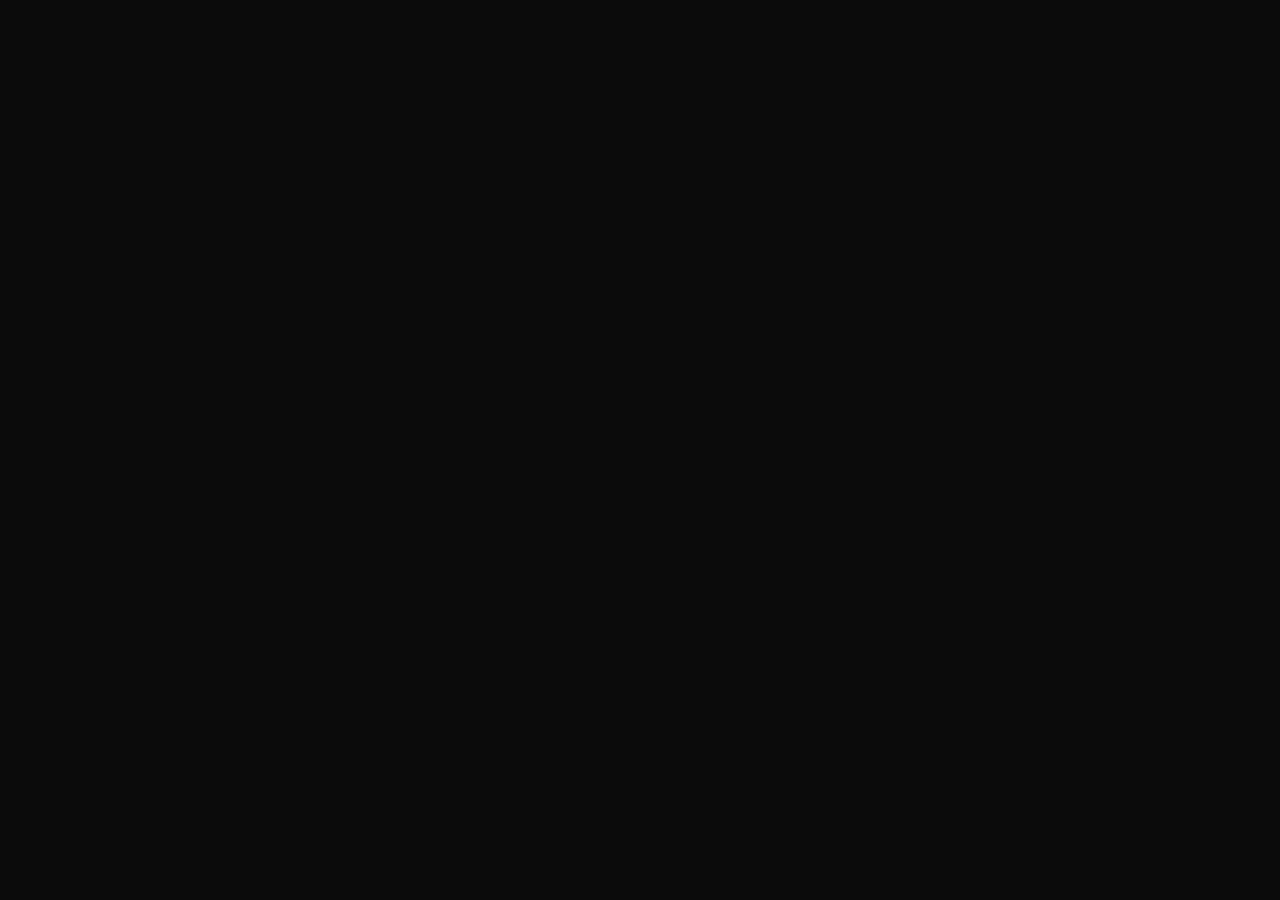
==== commit 5c2e8a22: "Clean PalaceGarden site shell" ====
--- a/index.html
+++ b/index.html
@@ -3,135 +3,9 @@
 <head>
   <meta charset="utf-8">
   <meta name="viewport" content="width=device-width, initial-scale=1">
-  <title>Palace Garden | Davet Planlama</title>
-  <meta name="description" content="Palace Garden davet planlama ve fiyat oluşturma ekranı.">
-  <meta name="theme-color" content="#f5f5f7">
+  <meta name="robots" content="noindex,nofollow,noarchive,nosnippet">
+  <title>PalaceGarden</title>
   <link rel="stylesheet" href="styles.css">
 </head>
-<body>
-  <noscript><div class="noscript">Bu sayfanın çalışması için JavaScript açık olmalıdır.</div></noscript>
-
-  <div class="intro" id="intro">
-    <div class="intro-glow one"></div><div class="intro-glow two"></div>
-    <div class="intro-card">
-      <div class="logo-frame">
-        <!-- Logonu assets/logo.png olarak ekleyip aşağıdaki src değerini assets/logo.png yapabilirsin. Kare PNG önerilir. -->
-        <img src="assets/logo-placeholder.svg" alt="Palace Garden Logo">
-      </div>
-      <p class="eyebrow light">Palace Garden</p>
-      <h1>Hayalinizdeki Davet Eviniz</h1>
-      <button class="btn gold large" id="startBtn" type="button">Keşfetmeye Başla</button>
-    </div>
-  </div>
-
-  <main class="app">
-    <div class="page">
-      <section class="screen active" id="plannerScreen">
-        <header class="hero">
-          <p class="eyebrow">Davet Planlama</p>
-          <h2>Organizasyonunuzu seçin, toplam tutarı anında görün.</h2>
-        </header>
-
-        <div class="layout">
-          <div class="planner" id="planner">
-            <section class="panel">
-              <h3>Kiralama Planı</h3>
-              <div class="choices">
-                <button class="choice selected" type="button" data-group="rental" data-label="2 Saatlik Plan" data-price="50000"><strong>2 Saatlik Plan</strong><span>50.000 TL</span></button>
-                <button class="choice" type="button" data-group="rental" data-label="3 Saatlik Plan" data-price="68000"><strong>3 Saatlik Plan</strong><span>68.000 TL</span></button>
-                <button class="choice" type="button" data-group="rental" data-label="4 Saatlik Plan" data-price="85000"><strong>4 Saatlik Plan</strong><span>85.000 TL</span></button>
-                <button class="choice" type="button" data-group="rental" data-label="Tam Gün Plan" data-price="140000"><strong>Tam Gün Plan</strong><span>140.000 TL</span></button>
-              </div>
-            </section>
-
-            <section class="panel">
-              <h3>Konuk Sayısı</h3>
-              <div class="choices">
-                <button class="choice selected" type="button" data-group="guest" data-label="0 - 50 Kişi" data-price="0" data-display="Dahil"><strong>0 - 50 Kişi</strong><span class="included">Dahil</span></button>
-                <button class="choice" type="button" data-group="guest" data-label="51 - 70 Kişi" data-price="5000"><strong>51 - 70 Kişi</strong><span>+5.000 TL</span></button>
-                <button class="choice" type="button" data-group="guest" data-label="71 - 100 Kişi" data-price="10000"><strong>71 - 100 Kişi</strong><span>+10.000 TL</span></button>
-                <button class="choice" type="button" data-group="guest" data-label="101 - 150 Kişi" data-price="18000"><strong>101 - 150 Kişi</strong><span>+18.000 TL</span></button>
-              </div>
-            </section>
-
-            <section class="panel">
-              <h3>Menü Planı</h3>
-              <div class="choices">
-                <button class="choice selected" type="button" data-group="menu" data-label="Menü Eklenmedi" data-price="0" data-display="Eklenmedi"><strong>Menü Eklenmedi</strong><span class="muted">Eklenmedi</span></button>
-                <button class="choice" type="button" data-group="menu" data-label="Kokteyl Menü" data-price="30000"><strong>Kokteyl Menü</strong><span>30.000 TL</span></button>
-                <button class="choice" type="button" data-group="menu" data-label="Fix Menü" data-price="40000"><strong>Fix Menü</strong><span>40.000 TL</span></button>
-                <button class="choice" type="button" data-group="menu" data-label="Lüks Menü" data-price="85000"><strong>Lüks Menü</strong><span>85.000 TL</span></button>
-              </div>
-            </section>
-
-            <section class="panel">
-              <h3>Garson Hizmeti</h3>
-              <div class="choices">
-                <button class="choice selected" type="button" data-group="waiter" data-label="Garson Eklenmedi" data-price="0" data-display="Eklenmedi"><strong>Garson Eklenmedi</strong><span class="muted">Eklenmedi</span></button>
-                <button class="choice" type="button" data-group="waiter" data-label="2 Kişi" data-price="5000"><strong>2 Kişi</strong><span>5.000 TL</span></button>
-                <button class="choice" type="button" data-group="waiter" data-label="4 Kişi" data-price="10000"><strong>4 Kişi</strong><span>10.000 TL</span></button>
-                <button class="choice" type="button" data-group="waiter" data-label="6 Kişi" data-price="15000"><strong>6 Kişi</strong><span>15.000 TL</span></button>
-              </div>
-            </section>
-
-            <section class="panel">
-              <h3>Çekim Hizmeti</h3>
-              <div class="choices">
-                <button class="choice selected" type="button" data-group="shooting" data-label="Çekim Eklenmedi" data-price="0" data-display="Eklenmedi"><strong>Çekim Eklenmedi</strong><span class="muted">Eklenmedi</span></button>
-                <button class="choice" type="button" data-group="shooting" data-label="Fotoğraf Çekimi" data-price="7500"><strong>Fotoğraf</strong><span>7.500 TL</span></button>
-                <button class="choice" type="button" data-group="shooting" data-label="Video & Dron" data-price="12500"><strong>Video & Dron</strong><span>12.500 TL</span></button>
-                <button class="choice" type="button" data-group="shooting" data-label="Tam Çekim Paketi" data-price="20000"><strong>Tam Paket</strong><span>20.000 TL</span></button>
-              </div>
-            </section>
-
-            <section class="panel">
-              <h3>Ek Hizmetler</h3>
-              <div class="choices">
-                <button class="choice" type="button" data-group="extras" data-multiple="true" data-label="20'li Helyum Balon" data-price="2500"><strong>Helyum Balon</strong><span>+2.500 TL</span></button>
-                <button class="choice" type="button" data-group="extras" data-multiple="true" data-label="10'lu Konfeti" data-price="1000"><strong>Konfeti</strong><span>+1.000 TL</span></button>
-                <button class="choice" type="button" data-group="extras" data-multiple="true" data-label="Kırmızı Halı" data-price="1500"><strong>Kırmızı Halı</strong><span>+1.500 TL</span></button>
-                <button class="choice" type="button" data-group="extras" data-multiple="true" data-label="Canlı Gül" data-price="3000"><strong>Canlı Gül</strong><span>+3.000 TL</span></button>
-                <button class="choice" type="button" data-group="extras" data-multiple="true" data-label="DJ Hizmeti" data-price="12000"><strong>DJ Hizmeti</strong><span>+12.000 TL</span></button>
-                <button class="choice" type="button" data-group="extras" data-multiple="true" data-label="Canlı Müzik" data-price="18000"><strong>Canlı Müzik</strong><span>+18.000 TL</span></button>
-              </div>
-            </section>
-          </div>
-
-          <aside class="summary">
-            <div class="summary-top"><p>Toplam Tutar</p><strong id="summaryTotal">50.000 TL</strong></div>
-            <div class="summary-body" id="summaryRows"></div>
-            <div class="summary-actions"><button class="btn primary" id="continueBtn" type="button">Devam Et</button><button class="btn secondary" id="resetBtn" type="button">Sıfırla</button></div>
-          </aside>
-        </div>
-      </section>
-
-      <section class="screen" id="formScreen">
-        <header class="hero"><p class="eyebrow">Bilgiler</p><h2>Size ulaşabilmemiz için bilgilerinizi girin.</h2></header>
-        <div class="layout">
-          <section class="form-panel">
-            <form id="customerForm">
-              <div class="form-grid">
-                <label><span>Ad Soyad</span><input name="name" type="text" autocomplete="name" required></label>
-                <label><span>Telefon</span><input name="phone" type="tel" autocomplete="tel" required></label>
-                <label><span>E-posta</span><input name="email" type="email" autocomplete="email" required></label>
-                <label><span>Davet Tarihi</span><input name="date" type="date"></label>
-                <label class="full"><span>Not</span><textarea name="note" rows="5"></textarea></label>
-              </div>
-              <div class="form-actions"><button class="btn secondary" id="backBtn" type="button">Geri Dön</button><button class="btn primary" type="submit">Siparişi Tamamla</button></div>
-            </form>
-          </section>
-          <aside class="summary form-summary"><div class="summary-top"><p>Toplam Tutar</p><strong id="formTotal">50.000 TL</strong></div><div class="summary-body" id="formRows"></div></aside>
-        </div>
-      </section>
-
-      <section class="screen" id="doneScreen">
-        <div class="done"><p class="eyebrow">Tamamlandı</p><h2>Siparişiniz Alındı</h2><div class="receipt" id="receipt"></div><div class="form-actions"><button class="btn secondary" id="copyBtn" type="button">Fişi Kopyala</button><button class="btn secondary" id="mailBtn" type="button">Mail Oluştur</button><button class="btn primary" id="printBtn" type="button">Yazdır</button></div></div>
-      </section>
-    </div>
-  </main>
-
-  <div class="mobile-bar" id="mobileBar"><div><small>Toplam Tutar</small><strong id="mobileTotal">50.000 TL</strong></div><button class="btn primary" id="mobileContinueBtn" type="button">Devam</button></div>
-  <div class="toast" id="toast"></div>
-  <script src="script.js"></script>
-</body>
-</html>+<body></body>
+</html>
--- a/styles.css
+++ b/styles.css
@@ -0,0 +1 @@
+:root{--black:#050505;--gold:#f2d74f;--gold2:#ffe76a;--bg:#0b0b0b;--card:#111;--soft:#191919;--text:#f7f2df;--muted:#b8b0a0;--line:rgba(255,255,255,.12);--radius:18px}*{box-sizing:border-box;-webkit-tap-highlight-color:transparent}html{scroll-behavior:smooth}body{margin:0;background:var(--bg);color:var(--text);font-family:Arial,Helvetica,sans-serif;overflow-x:hidden}body.no-scroll{overflow:hidden}button,input,textarea{font:inherit}button{cursor:pointer;touch-action:manipulation}.noscript{position:fixed;left:12px;right:12px;bottom:12px;z-index:2000;background:#111;color:#fff;padding:12px;border-radius:12px;text-align:center}.page{width:min(100% - 24px,1120px);margin:0 auto}.intro{position:fixed;inset:0;z-index:1000;display:grid;place-items:center;min-height:100svh;padding:22px;background:#000;color:#fff;text-align:center;transition:.45s ease}.intro.is-hidden{opacity:0;visibility:hidden;pointer-events:none}.intro:before{content:'';position:absolute;inset:0;background:radial-gradient(circle at 50% 10%,rgba(242,215,79,.16),transparent 36%)}.intro-glow{display:none}.intro-card{position:relative;z-index:2;animation:up .7s ease both}.logo-frame{width:210px;height:150px;margin:0 auto 30px;display:grid;place-items:center;overflow:hidden}.logo-frame img{max-width:100%;max-height:100%;object-fit:contain}.eyebrow{margin:0 0 12px;color:var(--muted);font-weight:700;letter-spacing:.06em;text-transform:uppercase;font-size:13px}.eyebrow.light{color:rgba(255,255,255,.6)}.intro h1{margin:0 0 30px;font-family:Georgia,serif;font-size:clamp(42px,8vw,74px);line-height:1.05;letter-spacing:-.04em}.btn{border:0;border-radius:14px;min-height:48px;padding:13px 20px;font-weight:800;transition:.15s ease}.btn:active,.choice:active{transform:scale(.98)}.btn.gold{background:var(--gold);color:#000;border-radius:999px;box-shadow:0 0 22px rgba(242,215,79,.32)}.btn.large{font-size:22px;min-width:250px;min-height:62px}.btn.primary{background:var(--gold);color:#000}.btn.secondary{background:#252525;color:#fff;border:1px solid var(--line)}.app{min-height:100svh;padding:28px 0 90px;opacity:0;transform:translateY(12px);transition:.4s ease}body.site-open .app{opacity:1;transform:none}.hero{min-height:210px;display:flex;align-items:end;margin-bottom:18px;padding:26px;border-radius:24px;background:linear-gradient(180deg,rgba(255,255,255,.05),rgba(0,0,0,.2)),radial-gradient(circle at 80% 20%,rgba(242,215,79,.18),transparent 28%),#111;border:1px solid var(--line)}.hero h2{margin:0;font-family:Georgia,serif;font-size:clamp(34px,5vw,58px);line-height:1.05;letter-spacing:-.04em;max-width:780px}.layout{display:grid;grid-template-columns:minmax(0,1fr) 340px;gap:18px;align-items:start}.planner{display:grid;gap:16px}.panel,.summary,.form-panel,.done{background:var(--card);border:1px solid var(--line);border-radius:var(--radius);box-shadow:0 18px 40px rgba(0,0,0,.22)}.panel{padding:20px}.panel h3{margin:0 0 14px;font-size:24px;color:var(--gold);font-family:Georgia,serif}.choices{display:grid;grid-template-columns:repeat(2,minmax(0,1fr));gap:12px}.choice{min-height:96px;border:1px solid var(--line);border-radius:16px;background:var(--soft);color:var(--text);padding:16px 12px;display:flex;flex-direction:column;align-items:flex-start;justify-content:center;text-align:left;gap:8px;transition:.15s ease}.choice.selected{border-color:var(--gold);box-shadow:0 0 0 3px rgba(242,215,79,.14);background:#1f1b0f}.choice strong{font-size:20px;line-height:1.15}.choice span{font-size:17px;font-weight:800;color:var(--gold)}.choice span.included{color:#82d991}.choice span.muted{color:#8f887c}.summary{position:sticky;top:14px;overflow:hidden}.summary-top{padding:22px;background:#000;border-bottom:1px solid var(--line)}.summary-top p{margin:0 0 8px;color:var(--muted);font-weight:700}.summary-top strong{font-size:34px;color:var(--gold)}.summary-body{padding:12px 18px}.summary-row{display:flex;justify-content:space-between;gap:14px;padding:12px 0;border-bottom:1px solid var(--line);color:var(--muted)}.summary-row strong{color:#fff;text-align:right}.summary-row strong.included{color:#82d991}.summary-row strong.muted{color:#8f887c}.summary-actions{display:grid;gap:10px;padding:0 18px 18px}.form-panel,.done{padding:22px}.form-grid{display:grid;grid-template-columns:1fr 1fr;gap:14px}.form-grid label{display:grid;gap:7px;color:var(--muted);font-weight:700}.form-grid label.full{grid-column:1/-1}.form-grid input,.form-grid textarea{width:100%;border:1px solid var(--line);background:#0c0c0c;color:#fff;border-radius:13px;padding:14px;outline:none}.form-actions{display:grid;grid-template-columns:1fr 1fr;gap:12px;margin-top:16px}.done h2{margin:0 0 18px;font-family:Georgia,serif;font-size:46px}.receipt{display:grid;grid-template-columns:1fr 1fr;gap:14px}.receipt-card{background:#0c0c0c;border:1px solid var(--line);border-radius:16px;padding:16px}.receipt-card h3{margin:0 0 10px;color:var(--gold)}.receipt-line{display:flex;justify-content:space-between;gap:12px;padding:10px 0;border-bottom:1px solid var(--line);color:var(--muted)}.receipt-line strong{color:#fff;text-align:right}.mobile-bar{display:none;position:fixed;left:12px;right:12px;bottom:12px;z-index:100;align-items:center;justify-content:space-between;gap:10px;padding:10px 12px 10px 16px;background:#090909;border:1px solid var(--line);border-radius:999px;box-shadow:0 14px 34px rgba(0,0,0,.4)}.mobile-bar small{display:block;color:var(--muted);font-size:12px}.mobile-bar strong{font-size:22px;color:var(--gold)}.mobile-bar .btn{min-height:42px}.toast{position:fixed;left:50%;bottom:82px;z-index:1200;transform:translateX(-50%);opacity:0;background:#fff;color:#000;padding:10px 14px;border-radius:999px;font-weight:800;transition:.2s}.toast.show{opacity:1}.screen{display:none}.screen.active{display:block;animation:up .25s ease both}@keyframes up{from{opacity:0;transform:translateY(12px)}to{opacity:1;transform:none}}@media(max-width:860px){.page{width:min(100% - 18px,1120px)}.layout{grid-template-columns:1fr}.summary{display:none}.form-summary{display:none}body.site-open:not(.form-open):not(.done-open) .mobile-bar{display:flex}.app{padding-top:18px;padding-bottom:104px}.hero{min-height:190px;padding:20px}.choices{grid-template-columns:1fr}.panel{padding:16px}.form-grid,.form-actions,.receipt{grid-template-columns:1fr}.logo-frame{width:190px;height:135px}.intro h1{font-size:clamp(38px,10vw,54px)}}
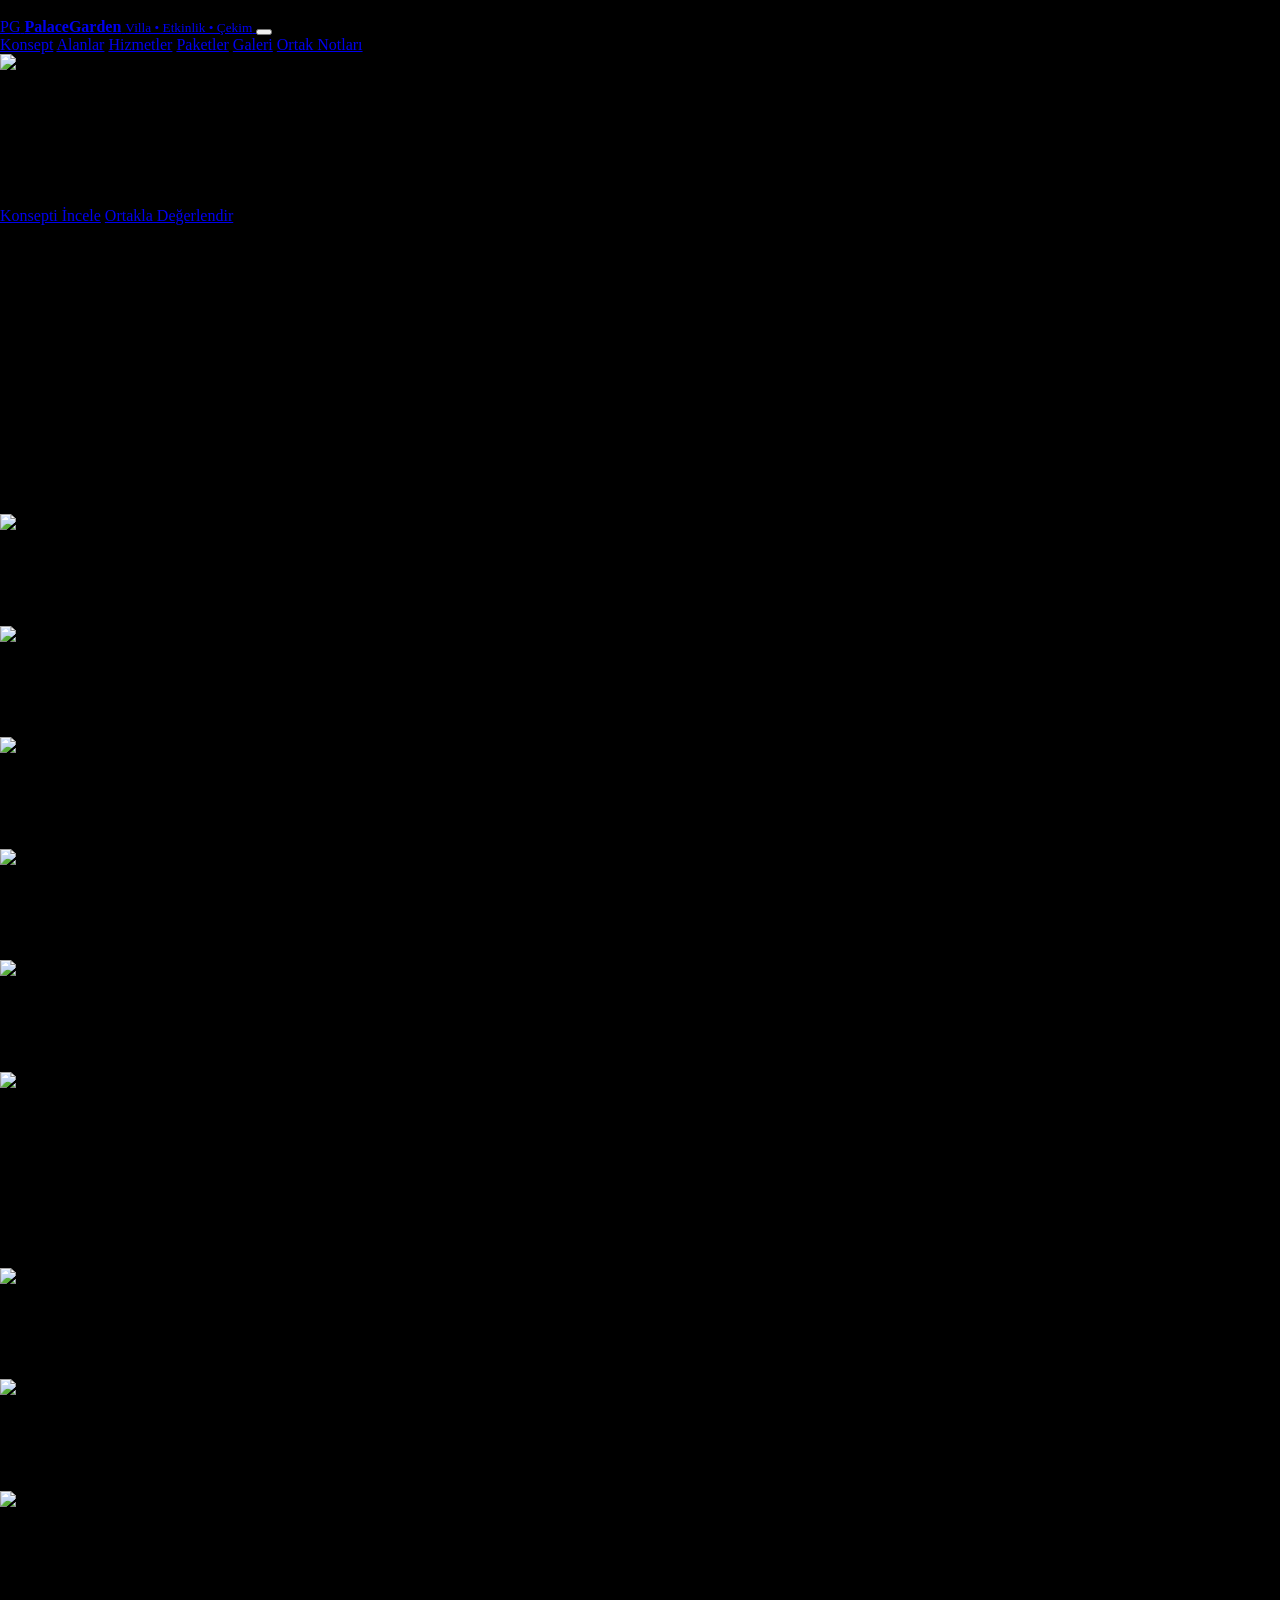
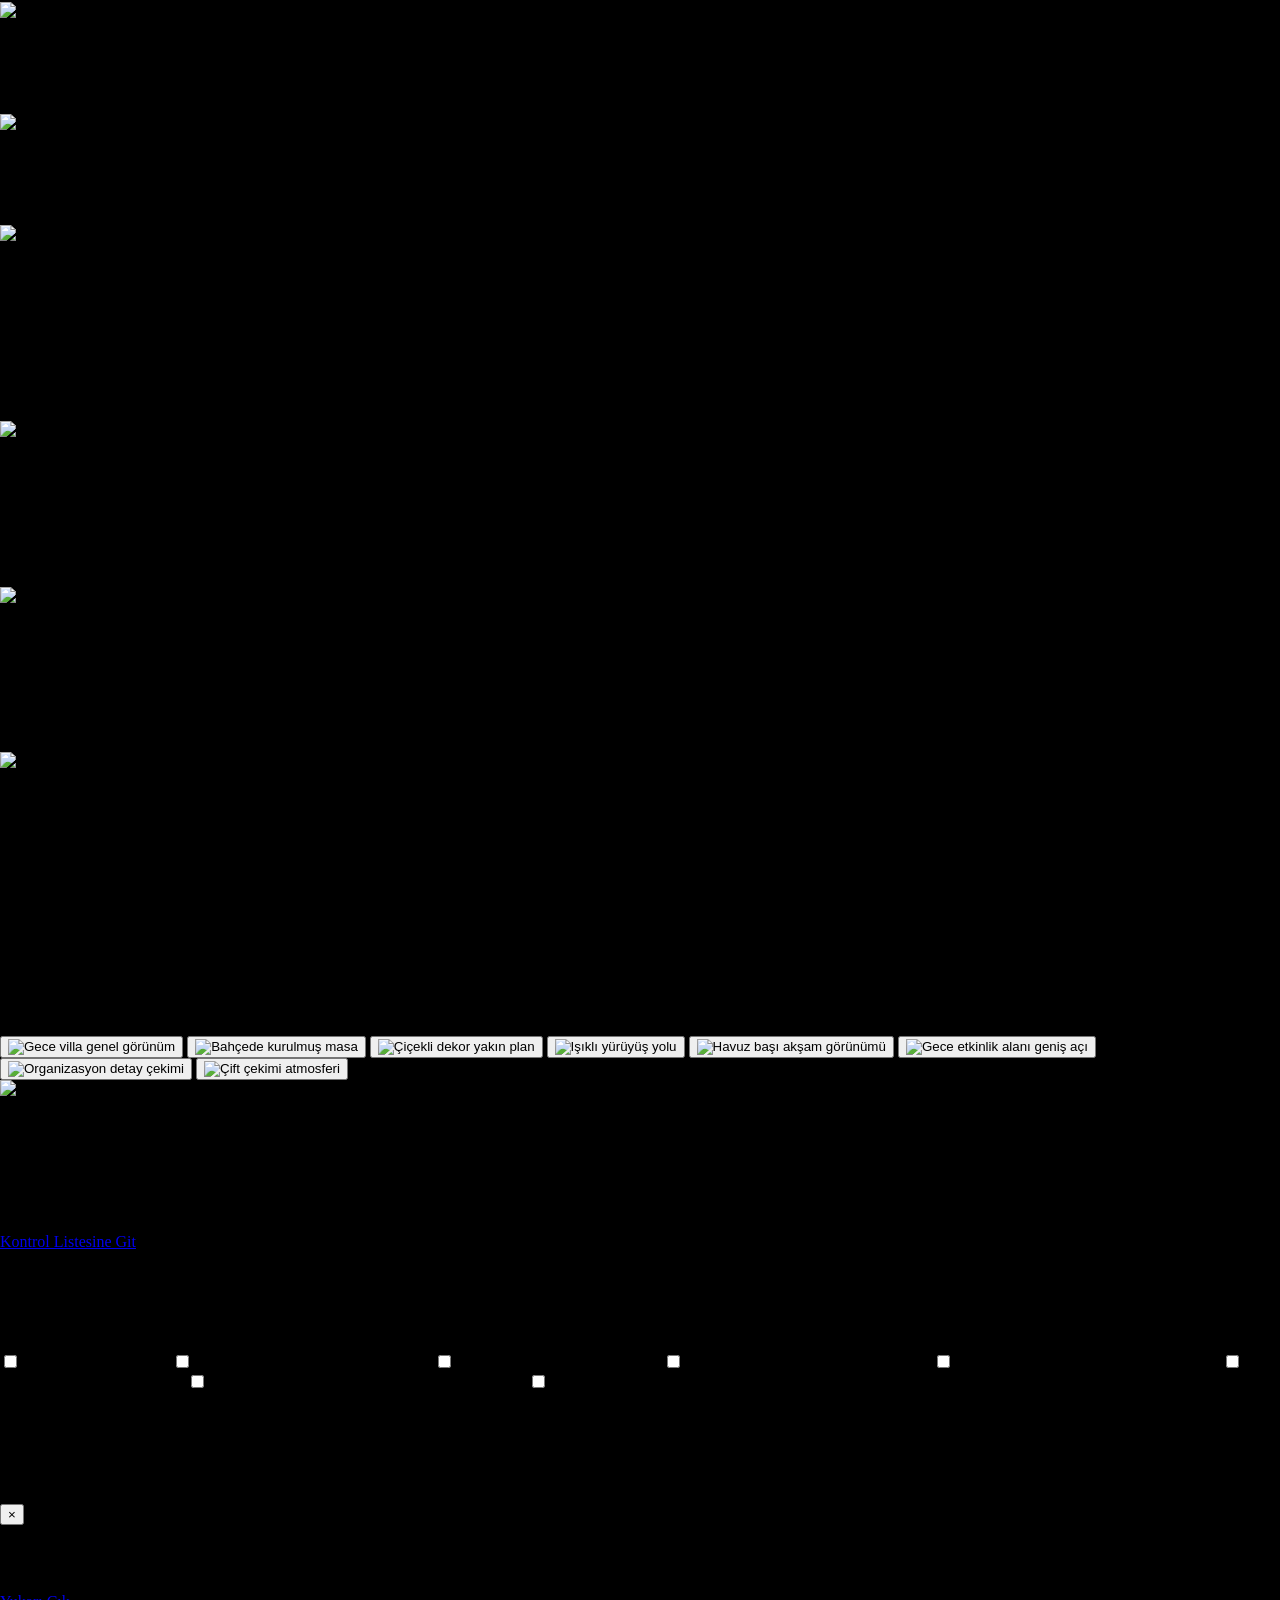
==== commit 0f11b025: "Build PalaceGarden test landing page" ====
--- a/index.html
+++ b/index.html
@@ -4,8 +4,284 @@
   <meta charset="utf-8">
   <meta name="viewport" content="width=device-width, initial-scale=1">
   <meta name="robots" content="noindex,nofollow,noarchive,nosnippet">
-  <title>PalaceGarden</title>
+  <meta name="description" content="PalaceGarden villa konseptli çekim ve butik organizasyon alanı test sitesi.">
+  <meta name="theme-color" content="#080705">
+  <title>PalaceGarden | Test Sürümü</title>
+  <link rel="preload" as="image" href="assets/images/hero/hero-villa-gece-01.webp">
   <link rel="stylesheet" href="styles.css">
 </head>
-<body></body>
+<body>
+  <div class="test-ribbon">Test Sürümü • İçerikler taslaktır</div>
+
+  <header class="site-header" id="top">
+    <a class="brand" href="#top" aria-label="PalaceGarden ana sayfa">
+      <span class="brand-mark">PG</span>
+      <span>
+        <strong>PalaceGarden</strong>
+        <small>Villa • Etkinlik • Çekim</small>
+      </span>
+    </a>
+
+    <button class="menu-btn" type="button" aria-label="Menüyü aç/kapat" aria-expanded="false">
+      <span></span><span></span><span></span>
+    </button>
+
+    <nav class="site-nav" aria-label="Ana menü">
+      <a href="#konsept">Konsept</a>
+      <a href="#alanlar">Alanlar</a>
+      <a href="#hizmetler">Hizmetler</a>
+      <a href="#paketler">Paketler</a>
+      <a href="#galeri">Galeri</a>
+      <a href="#notlar">Ortak Notları</a>
+    </nav>
+  </header>
+
+  <main>
+    <section class="hero section-dark">
+      <div class="hero-media media">
+        <img src="assets/images/hero/hero-villa-gece-01.webp" alt="PalaceGarden gece aydınlatmalı villa dış cephe" loading="eager">
+      </div>
+      <div class="hero-overlay"></div>
+      <div class="container hero-content">
+        <p class="eyebrow">Arnavutköy / İstanbul için taslak konsept</p>
+        <h1>Villa konseptli çekim ve butik organizasyon alanı</h1>
+        <p class="lead">
+          PalaceGarden; kız isteme, söz-nişan, gelin-damat çekimi, fotoğraf-video prodüksiyonu ve özel günler için planlanan premium villa deneyimi.
+        </p>
+        <div class="hero-actions">
+          <a class="btn btn-gold" href="#alanlar">Konsepti İncele</a>
+          <a class="btn btn-ghost" href="#notlar">Ortakla Değerlendir</a>
+        </div>
+      </div>
+    </section>
+
+    <section class="notice">
+      <div class="container notice-inner">
+        <strong>Test yayınıdır.</strong>
+        <span>Bu sayfa aktif satış, rezervasyon veya kapora alma amacı taşımaz. Görseller ve paketler konsept değerlendirmesi için hazırlanmıştır.</span>
+      </div>
+    </section>
+
+    <section class="section section-cream" id="konsept">
+      <div class="container split">
+        <div>
+          <p class="eyebrow dark">Proje Tanımı</p>
+          <h2>Tek mekânda çekim, organizasyon ve görsel üretim fikri</h2>
+        </div>
+        <div class="rich-text">
+          <p>
+            İlk hedef; villa bulunmadan önce markanın yönünü, görsel dilini ve hizmet mantığını netleştirmek.
+            Site şu anda müşteriye açılacak nihai sürüm değil; ortak değerlendirmesi ve tasarım kararı için hazırlanan test vitrini.
+          </p>
+          <p>
+            Gerçek yayın öncesinde villa özellikleri, kapasite, konum, hizmet kapsamı, fiyatlandırma ve yasal metinler tekrar düzenlenecek.
+          </p>
+        </div>
+      </div>
+    </section>
+
+    <section class="section section-dark" id="alanlar">
+      <div class="container">
+        <div class="section-head">
+          <p class="eyebrow">Planlanan Alanlar</p>
+          <h2>Villa içinde ve bahçede kurgulanabilecek sahneler</h2>
+        </div>
+
+        <div class="cards cards-areas">
+          <article class="image-card large">
+            <div class="media"><img src="assets/images/areas/area-bahce-01.webp" alt="Bahçe alanı"></div>
+            <div><h3>Bahçe Alanı</h3><p>Doğal ışık, gece ambiyansı ve geniş çekim kurguları için ana dış alan.</p></div>
+          </article>
+          <article class="image-card">
+            <div class="media"><img src="assets/images/areas/area-havuzbasi-01.webp" alt="Havuz başı alanı"></div>
+            <div><h3>Havuz Başı</h3><p>Akşam ışıkları ve yansıma etkisiyle premium atmosfer.</p></div>
+          </article>
+          <article class="image-card">
+            <div class="media"><img src="assets/images/areas/area-teras-01.webp" alt="Teras alanı"></div>
+            <div><h3>Teras</h3><p>Karşılama, dinlenme ve küçük çekim planları için sakin bölüm.</p></div>
+          </article>
+          <article class="image-card">
+            <div class="media"><img src="assets/images/areas/area-ic-mekan-salon-01.webp" alt="İç mekan salon alanı"></div>
+            <div><h3>İç Mekân</h3><p>Hazırlık, aile pozları ve kapalı alan çekimleri için zarif salon dili.</p></div>
+          </article>
+          <article class="image-card">
+            <div class="media"><img src="assets/images/areas/area-yuruyus-yolu-01.webp" alt="Işıklı yürüyüş yolu"></div>
+            <div><h3>Yürüyüş Yolu</h3><p>Giriş, çift yürüyüşü ve sinematik geçiş çekimleri için etkili hat.</p></div>
+          </article>
+          <article class="image-card">
+            <div class="media"><img src="assets/images/areas/area-isikli-cekim-kosesi-01.webp" alt="Işıklı çekim köşesi"></div>
+            <div><h3>Işıklı Çekim Köşesi</h3><p>Reels, poz ve kısa klipler için romantik fon alanı.</p></div>
+          </article>
+        </div>
+      </div>
+    </section>
+
+    <section class="section section-cream" id="hizmetler">
+      <div class="container">
+        <div class="section-head centered">
+          <p class="eyebrow dark">Hizmet Fikirleri</p>
+          <h2>Mekân + çekim + organizasyon aynı çatı altında</h2>
+        </div>
+
+        <div class="services-grid">
+          <article class="service-card">
+            <img src="assets/images/services/service-kiz-isteme-01.webp" alt="Kız isteme organizasyonu">
+            <h3>Kız İsteme</h3>
+            <p>Aile oturum düzeni, masa, ikram ve fotoğraf/video destekli özel konsept.</p>
+          </article>
+          <article class="service-card">
+            <img src="assets/images/services/service-soz-nisan-01.webp" alt="Söz ve nişan organizasyonu">
+            <h3>Söz & Nişan</h3>
+            <p>Daha kalabalık aile ve yakın çevre davetleri için butik alan kullanımı.</p>
+          </article>
+          <article class="service-card">
+            <img src="assets/images/services/service-gelin-damat-cekim-01.webp" alt="Gelin damat çekimi">
+            <h3>Gelin-Damat Çekimi</h3>
+            <p>Bahçe, villa, yürüyüş yolu ve ışıklı köşelerle farklı planlar.</p>
+          </article>
+          <article class="service-card">
+            <img src="assets/images/services/service-fotograf-cekim-01.webp" alt="Fotoğraf çekimi">
+            <h3>Fotoğraf Çekimi</h3>
+            <p>Portfolyo, çift çekimi, ürün ve özel gün fotoğrafı için kontrollü alan.</p>
+          </article>
+          <article class="service-card">
+            <img src="assets/images/services/service-video-cekim-01.webp" alt="Video çekimi">
+            <h3>Video Çekimi</h3>
+            <p>Tanıtım, kısa klip, reels ve özel gün videoları için sinematik ortam.</p>
+          </article>
+          <article class="service-card">
+            <img src="assets/images/services/service-villa-kiralama-01.webp" alt="Villa özel kullanım">
+            <h3>Villa Kullanımı</h3>
+            <p>Sadece alan kiralama veya ekipli hizmet modeline uygun taslak yapı.</p>
+          </article>
+        </div>
+      </div>
+    </section>
+
+    <section class="section section-dark" id="paketler">
+      <div class="container">
+        <div class="section-head">
+          <p class="eyebrow">Paket Taslakları</p>
+          <h2>Fiyat yazmadan önce hizmet kapsamını test edelim</h2>
+        </div>
+
+        <div class="package-grid">
+          <article class="package-card">
+            <img src="assets/images/packages/package-mini-cekim-01.webp" alt="Mini çekim paketi">
+            <div class="package-body">
+              <span>Başlangıç</span>
+              <h3>Mini Çekim</h3>
+              <ul>
+                <li>Kısa süreli alan kullanımı</li>
+                <li>Fotoğraf veya reels odaklı çekim</li>
+                <li>Basit yönlendirme</li>
+              </ul>
+            </div>
+          </article>
+          <article class="package-card featured">
+            <img src="assets/images/packages/package-kiz-isteme-01.webp" alt="Kız isteme paketi">
+            <div class="package-body">
+              <span>En güçlü aday</span>
+              <h3>Kız İsteme Konsepti</h3>
+              <ul>
+                <li>Masa ve oturma düzeni</li>
+                <li>Dekor/süsleme taslağı</li>
+                <li>Fotoğraf-video opsiyonu</li>
+              </ul>
+            </div>
+          </article>
+          <article class="package-card">
+            <img src="assets/images/packages/package-full-organizasyon-01.webp" alt="Full organizasyon paketi">
+            <div class="package-body">
+              <span>Geniş kapsam</span>
+              <h3>Full Organizasyon</h3>
+              <ul>
+                <li>Mekân + dekor + çekim</li>
+                <li>Opsiyonel ikram / servis</li>
+                <li>Etkinlik akış desteği</li>
+              </ul>
+            </div>
+          </article>
+        </div>
+
+        <p class="section-note">Paket içerikleri test amaçlıdır. Gerçek kapsam villa, kapasite, ekipman ve tedarikçi durumuna göre netleşecek.</p>
+      </div>
+    </section>
+
+    <section class="section section-cream" id="galeri">
+      <div class="container">
+        <div class="section-head centered">
+          <p class="eyebrow dark">Galeri</p>
+          <h2>Site vitrini için seçili görsel dili</h2>
+        </div>
+
+        <div class="gallery-grid">
+          <button class="gallery-item" type="button"><img src="assets/images/gallery/gallery-villa-gece-genel-01.webp" alt="Gece villa genel görünüm"></button>
+          <button class="gallery-item" type="button"><img src="assets/images/gallery/gallery-bahcede-kurulmus-masa-01.webp" alt="Bahçede kurulmuş masa"></button>
+          <button class="gallery-item tall" type="button"><img src="assets/images/gallery/gallery-cicekli-dekor-yakin-plan-01.webp" alt="Çiçekli dekor yakın plan"></button>
+          <button class="gallery-item" type="button"><img src="assets/images/gallery/gallery-isikli-yuruyus-yolu-01.webp" alt="Işıklı yürüyüş yolu"></button>
+          <button class="gallery-item" type="button"><img src="assets/images/gallery/gallery-havuzbasi-aksam-01.webp" alt="Havuz başı akşam görünümü"></button>
+          <button class="gallery-item wide" type="button"><img src="assets/images/gallery/gallery-gece-etkinlik-genis-aci-01.webp" alt="Gece etkinlik alanı geniş açı"></button>
+          <button class="gallery-item" type="button"><img src="assets/images/gallery/gallery-organizasyon-detay-01.webp" alt="Organizasyon detay çekimi"></button>
+          <button class="gallery-item" type="button"><img src="assets/images/gallery/gallery-cift-cekim-atmosfer-01.webp" alt="Çift çekimi atmosferi"></button>
+        </div>
+      </div>
+    </section>
+
+    <section class="cta section-dark">
+      <div class="cta-bg media"><img src="assets/images/banners/banner-cta-iletisim-fonu-01.webp" alt="PalaceGarden iletişim fonu"></div>
+      <div class="container cta-content">
+        <p class="eyebrow">Sonraki Adım</p>
+        <h2>Önce ortakla test et, sonra gerçek yayına hazırla</h2>
+        <p>Bu sürüm; görsel dil, paket isimleri, hizmet sıralaması ve ana sayfa akışını değerlendirmek için hazırlandı.</p>
+        <a class="btn btn-gold" href="#notlar">Kontrol Listesine Git</a>
+      </div>
+    </section>
+
+    <section class="section section-cream" id="notlar">
+      <div class="container">
+        <div class="section-head">
+          <p class="eyebrow dark">Ortak Değerlendirme</p>
+          <h2>Bu taslakta karar verilecek konular</h2>
+        </div>
+
+        <div class="check-grid">
+          <label><input type="checkbox"> Ana slogan doğru mu?</label>
+          <label><input type="checkbox"> Siyah / krem / altın çizgi uygun mu?</label>
+          <label><input type="checkbox"> Hizmet sıralaması mantıklı mı?</label>
+          <label><input type="checkbox"> Kız isteme odağı yeterince güçlü mü?</label>
+          <label><input type="checkbox"> Görseller fazla lüks veya gerçek dışı mı?</label>
+          <label><input type="checkbox"> Paket isimleri değişmeli mi?</label>
+          <label><input type="checkbox"> Villa tutulmadan önce hangi vaatler kaldırılmalı?</label>
+          <label><input type="checkbox"> WhatsApp / iletişim ne zaman açılmalı?</label>
+        </div>
+
+        <div class="notes-box">
+          <h3>Siteye görselleri yükleme notu</h3>
+          <p>
+            Hazırlanan ZIP’in içindeki <code>assets</code> klasörünü repo ana dizinine yükleyince bu sayfadaki tüm görsel yolları çalışır.
+            Yani GitHub’da <code>index.html</code>, <code>styles.css</code> ve <code>script.js</code> ile aynı seviyede <code>assets/images/...</code> olmalı.
+          </p>
+        </div>
+      </div>
+    </section>
+  </main>
+
+  <div class="lightbox" aria-hidden="true">
+    <button class="lightbox-close" type="button" aria-label="Galeriyi kapat">×</button>
+    <img alt="">
+  </div>
+
+  <footer class="site-footer">
+    <div class="container footer-inner">
+      <div>
+        <strong>PalaceGarden</strong>
+        <p>Villa konseptli çekim ve butik organizasyon alanı test sitesi.</p>
+      </div>
+      <a href="#top">Yukarı Çık</a>
+    </div>
+  </footer>
+
+  <script src="script.js"></script>
+</body>
 </html>
--- a/styles.css
+++ b/styles.css
@@ -1 +1 @@
-:root{--black:#050505;--gold:#f2d74f;--gold2:#ffe76a;--bg:#0b0b0b;--card:#111;--soft:#191919;--text:#f7f2df;--muted:#b8b0a0;--line:rgba(255,255,255,.12);--radius:18px}*{box-sizing:border-box;-webkit-tap-highlight-color:transparent}html{scroll-behavior:smooth}body{margin:0;background:var(--bg);color:var(--text);font-family:Arial,Helvetica,sans-serif;overflow-x:hidden}body.no-scroll{overflow:hidden}button,input,textarea{font:inherit}button{cursor:pointer;touch-action:manipulation}.noscript{position:fixed;left:12px;right:12px;bottom:12px;z-index:2000;background:#111;color:#fff;padding:12px;border-radius:12px;text-align:center}.page{width:min(100% - 24px,1120px);margin:0 auto}.intro{position:fixed;inset:0;z-index:1000;display:grid;place-items:center;min-height:100svh;padding:22px;background:#000;color:#fff;text-align:center;transition:.45s ease}.intro.is-hidden{opacity:0;visibility:hidden;pointer-events:none}.intro:before{content:'';position:absolute;inset:0;background:radial-gradient(circle at 50% 10%,rgba(242,215,79,.16),transparent 36%)}.intro-glow{display:none}.intro-card{position:relative;z-index:2;animation:up .7s ease both}.logo-frame{width:210px;height:150px;margin:0 auto 30px;display:grid;place-items:center;overflow:hidden}.logo-frame img{max-width:100%;max-height:100%;object-fit:contain}.eyebrow{margin:0 0 12px;color:var(--muted);font-weight:700;letter-spacing:.06em;text-transform:uppercase;font-size:13px}.eyebrow.light{color:rgba(255,255,255,.6)}.intro h1{margin:0 0 30px;font-family:Georgia,serif;font-size:clamp(42px,8vw,74px);line-height:1.05;letter-spacing:-.04em}.btn{border:0;border-radius:14px;min-height:48px;padding:13px 20px;font-weight:800;transition:.15s ease}.btn:active,.choice:active{transform:scale(.98)}.btn.gold{background:var(--gold);color:#000;border-radius:999px;box-shadow:0 0 22px rgba(242,215,79,.32)}.btn.large{font-size:22px;min-width:250px;min-height:62px}.btn.primary{background:var(--gold);color:#000}.btn.secondary{background:#252525;color:#fff;border:1px solid var(--line)}.app{min-height:100svh;padding:28px 0 90px;opacity:0;transform:translateY(12px);transition:.4s ease}body.site-open .app{opacity:1;transform:none}.hero{min-height:210px;display:flex;align-items:end;margin-bottom:18px;padding:26px;border-radius:24px;background:linear-gradient(180deg,rgba(255,255,255,.05),rgba(0,0,0,.2)),radial-gradient(circle at 80% 20%,rgba(242,215,79,.18),transparent 28%),#111;border:1px solid var(--line)}.hero h2{margin:0;font-family:Georgia,serif;font-size:clamp(34px,5vw,58px);line-height:1.05;letter-spacing:-.04em;max-width:780px}.layout{display:grid;grid-template-columns:minmax(0,1fr) 340px;gap:18px;align-items:start}.planner{display:grid;gap:16px}.panel,.summary,.form-panel,.done{background:var(--card);border:1px solid var(--line);border-radius:var(--radius);box-shadow:0 18px 40px rgba(0,0,0,.22)}.panel{padding:20px}.panel h3{margin:0 0 14px;font-size:24px;color:var(--gold);font-family:Georgia,serif}.choices{display:grid;grid-template-columns:repeat(2,minmax(0,1fr));gap:12px}.choice{min-height:96px;border:1px solid var(--line);border-radius:16px;background:var(--soft);color:var(--text);padding:16px 12px;display:flex;flex-direction:column;align-items:flex-start;justify-content:center;text-align:left;gap:8px;transition:.15s ease}.choice.selected{border-color:var(--gold);box-shadow:0 0 0 3px rgba(242,215,79,.14);background:#1f1b0f}.choice strong{font-size:20px;line-height:1.15}.choice span{font-size:17px;font-weight:800;color:var(--gold)}.choice span.included{color:#82d991}.choice span.muted{color:#8f887c}.summary{position:sticky;top:14px;overflow:hidden}.summary-top{padding:22px;background:#000;border-bottom:1px solid var(--line)}.summary-top p{margin:0 0 8px;color:var(--muted);font-weight:700}.summary-top strong{font-size:34px;color:var(--gold)}.summary-body{padding:12px 18px}.summary-row{display:flex;justify-content:space-between;gap:14px;padding:12px 0;border-bottom:1px solid var(--line);color:var(--muted)}.summary-row strong{color:#fff;text-align:right}.summary-row strong.included{color:#82d991}.summary-row strong.muted{color:#8f887c}.summary-actions{display:grid;gap:10px;padding:0 18px 18px}.form-panel,.done{padding:22px}.form-grid{display:grid;grid-template-columns:1fr 1fr;gap:14px}.form-grid label{display:grid;gap:7px;color:var(--muted);font-weight:700}.form-grid label.full{grid-column:1/-1}.form-grid input,.form-grid textarea{width:100%;border:1px solid var(--line);background:#0c0c0c;color:#fff;border-radius:13px;padding:14px;outline:none}.form-actions{display:grid;grid-template-columns:1fr 1fr;gap:12px;margin-top:16px}.done h2{margin:0 0 18px;font-family:Georgia,serif;font-size:46px}.receipt{display:grid;grid-template-columns:1fr 1fr;gap:14px}.receipt-card{background:#0c0c0c;border:1px solid var(--line);border-radius:16px;padding:16px}.receipt-card h3{margin:0 0 10px;color:var(--gold)}.receipt-line{display:flex;justify-content:space-between;gap:12px;padding:10px 0;border-bottom:1px solid var(--line);color:var(--muted)}.receipt-line strong{color:#fff;text-align:right}.mobile-bar{display:none;position:fixed;left:12px;right:12px;bottom:12px;z-index:100;align-items:center;justify-content:space-between;gap:10px;padding:10px 12px 10px 16px;background:#090909;border:1px solid var(--line);border-radius:999px;box-shadow:0 14px 34px rgba(0,0,0,.4)}.mobile-bar small{display:block;color:var(--muted);font-size:12px}.mobile-bar strong{font-size:22px;color:var(--gold)}.mobile-bar .btn{min-height:42px}.toast{position:fixed;left:50%;bottom:82px;z-index:1200;transform:translateX(-50%);opacity:0;background:#fff;color:#000;padding:10px 14px;border-radius:999px;font-weight:800;transition:.2s}.toast.show{opacity:1}.screen{display:none}.screen.active{display:block;animation:up .25s ease both}@keyframes up{from{opacity:0;transform:translateY(12px)}to{opacity:1;transform:none}}@media(max-width:860px){.page{width:min(100% - 18px,1120px)}.layout{grid-template-columns:1fr}.summary{display:none}.form-summary{display:none}body.site-open:not(.form-open):not(.done-open) .mobile-bar{display:flex}.app{padding-top:18px;padding-bottom:104px}.hero{min-height:190px;padding:20px}.choices{grid-template-columns:1fr}.panel{padding:16px}.form-grid,.form-actions,.receipt{grid-template-columns:1fr}.logo-frame{width:190px;height:135px}.intro h1{font-size:clamp(38px,10vw,54px)}}+html,body{margin:0;min-height:100%;background:#000;}
